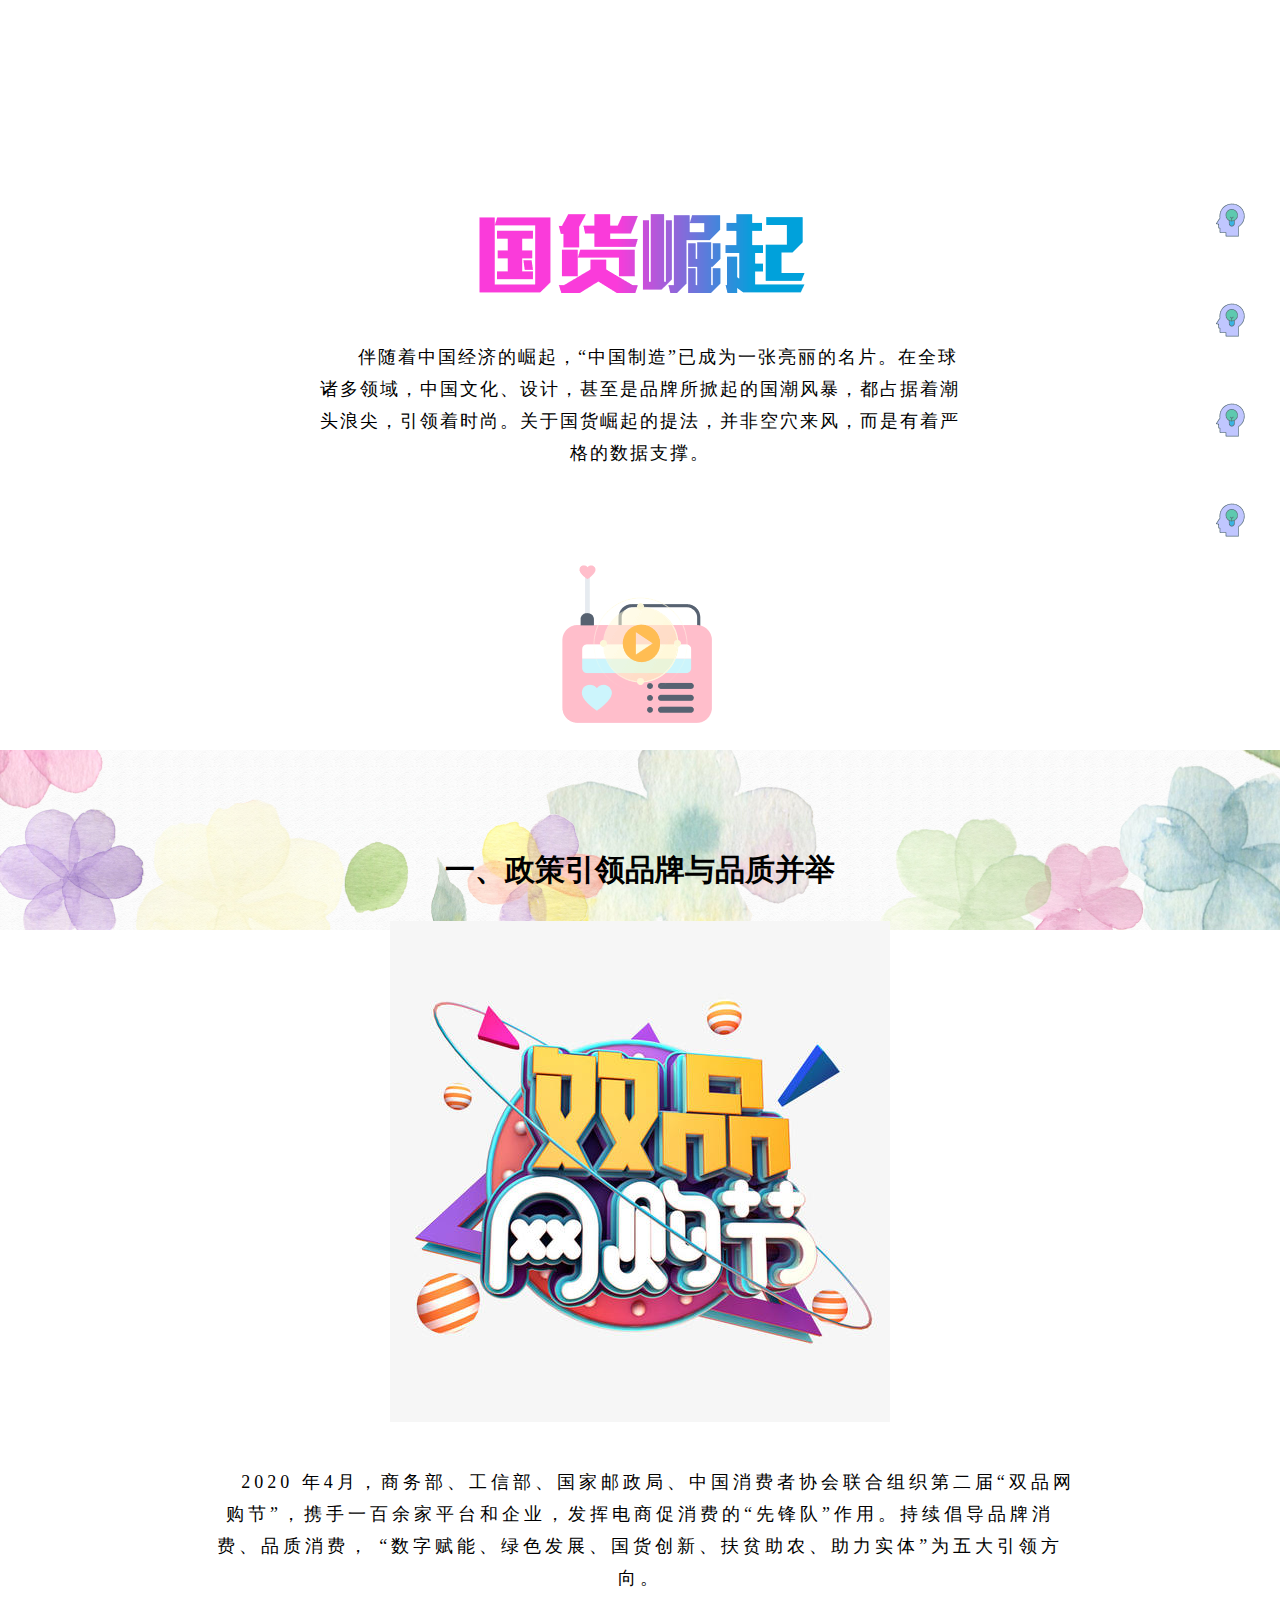
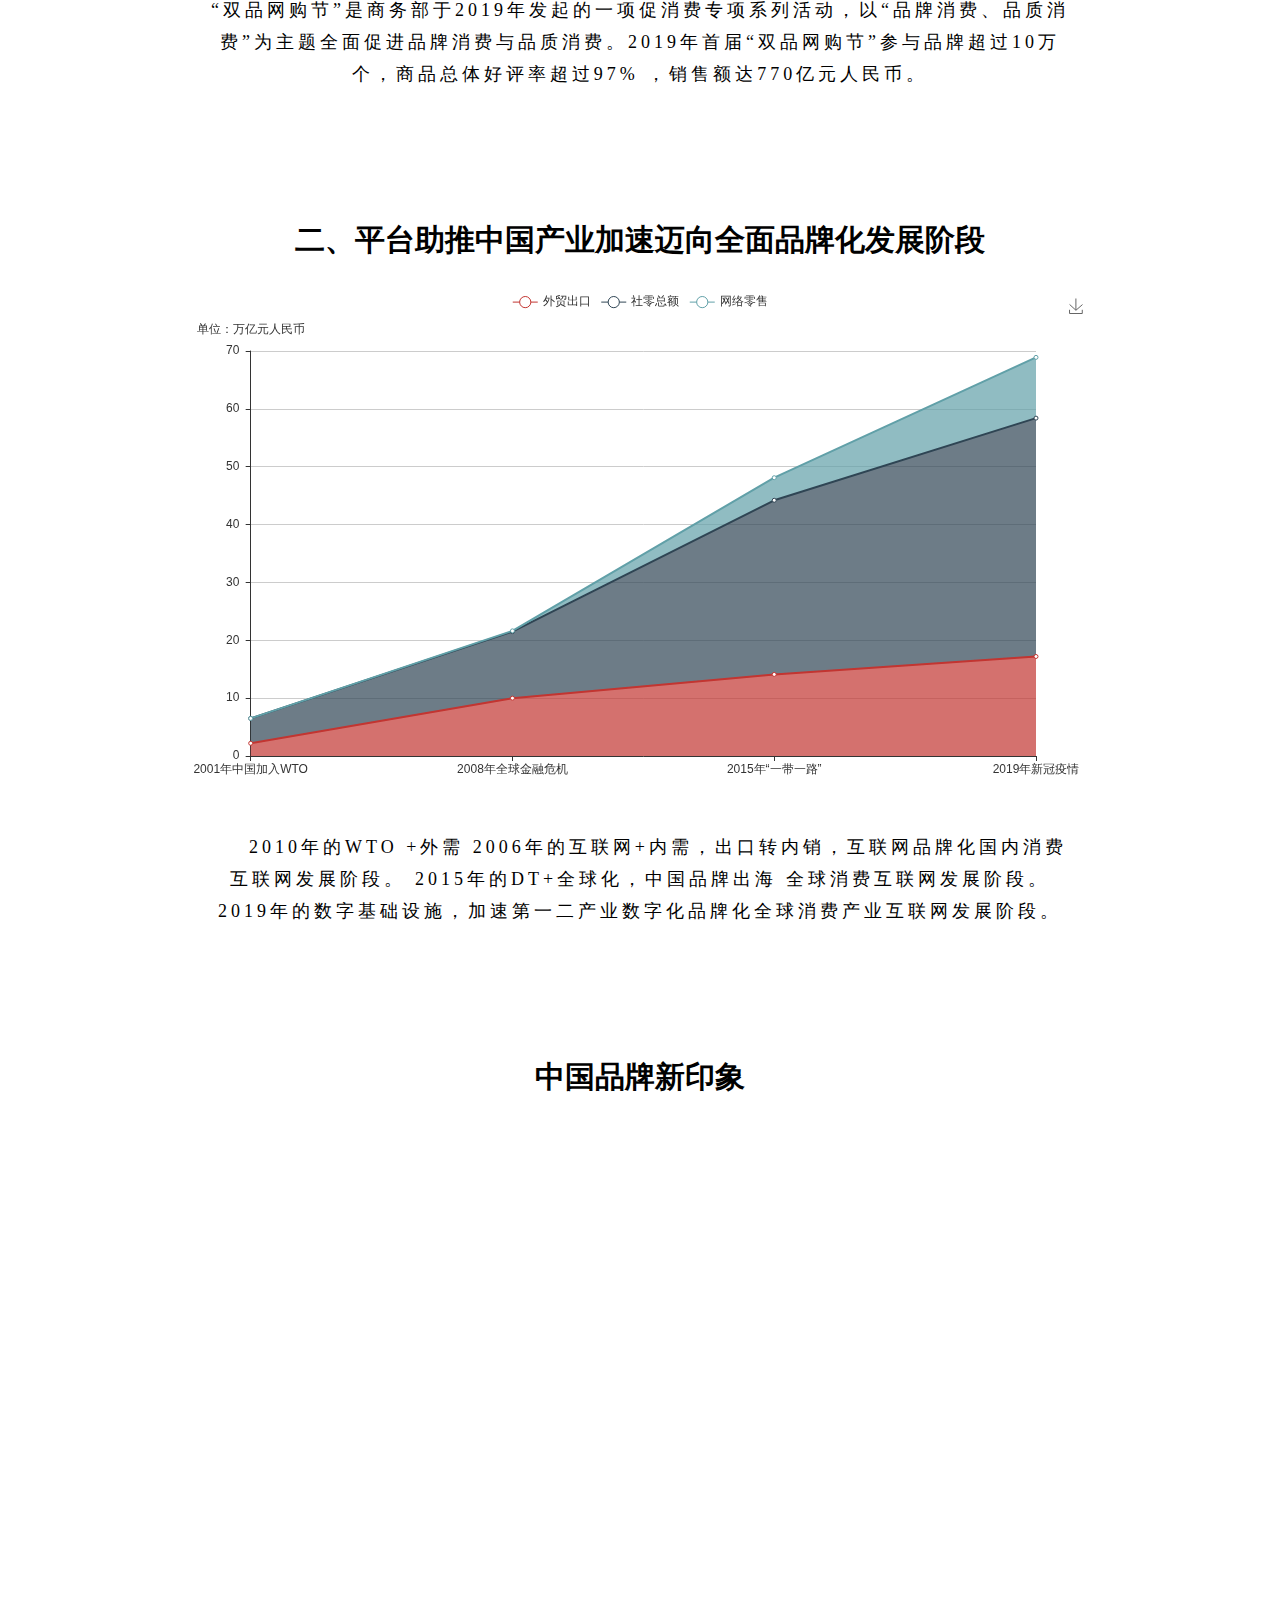
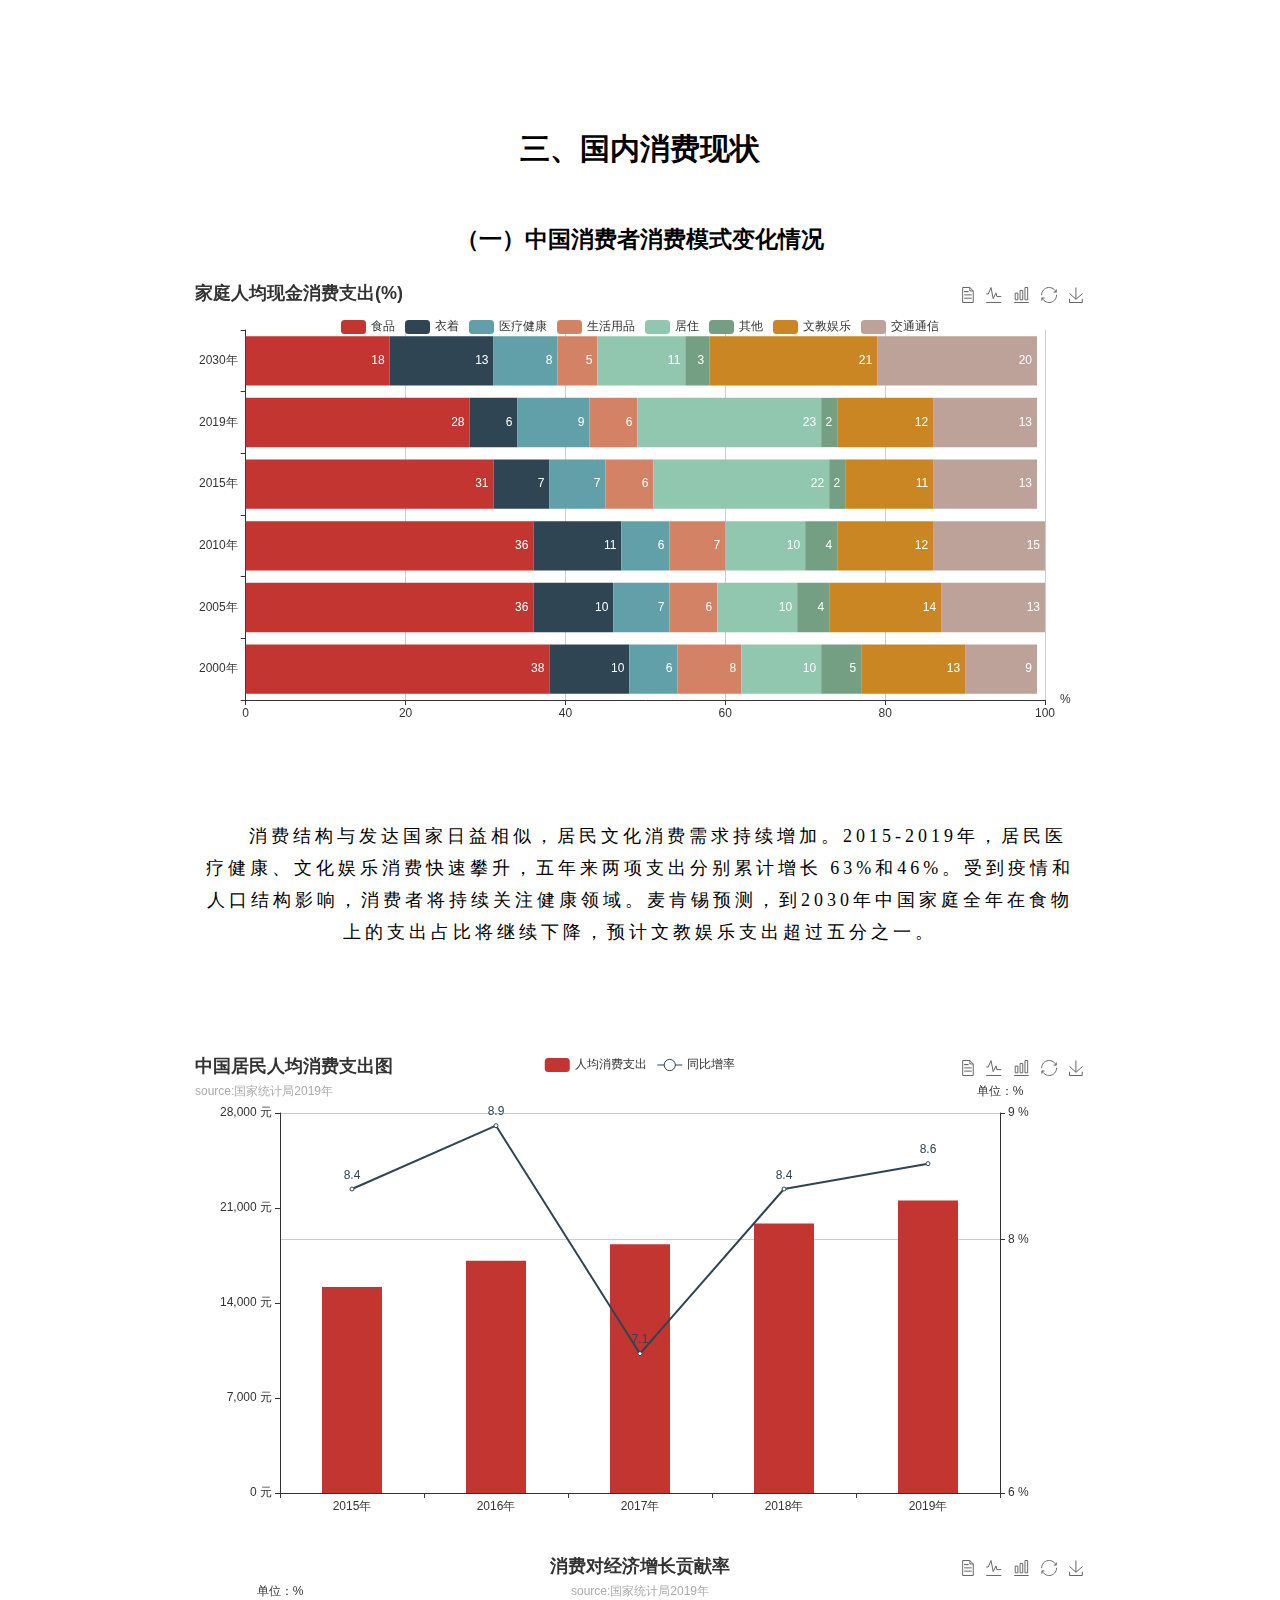
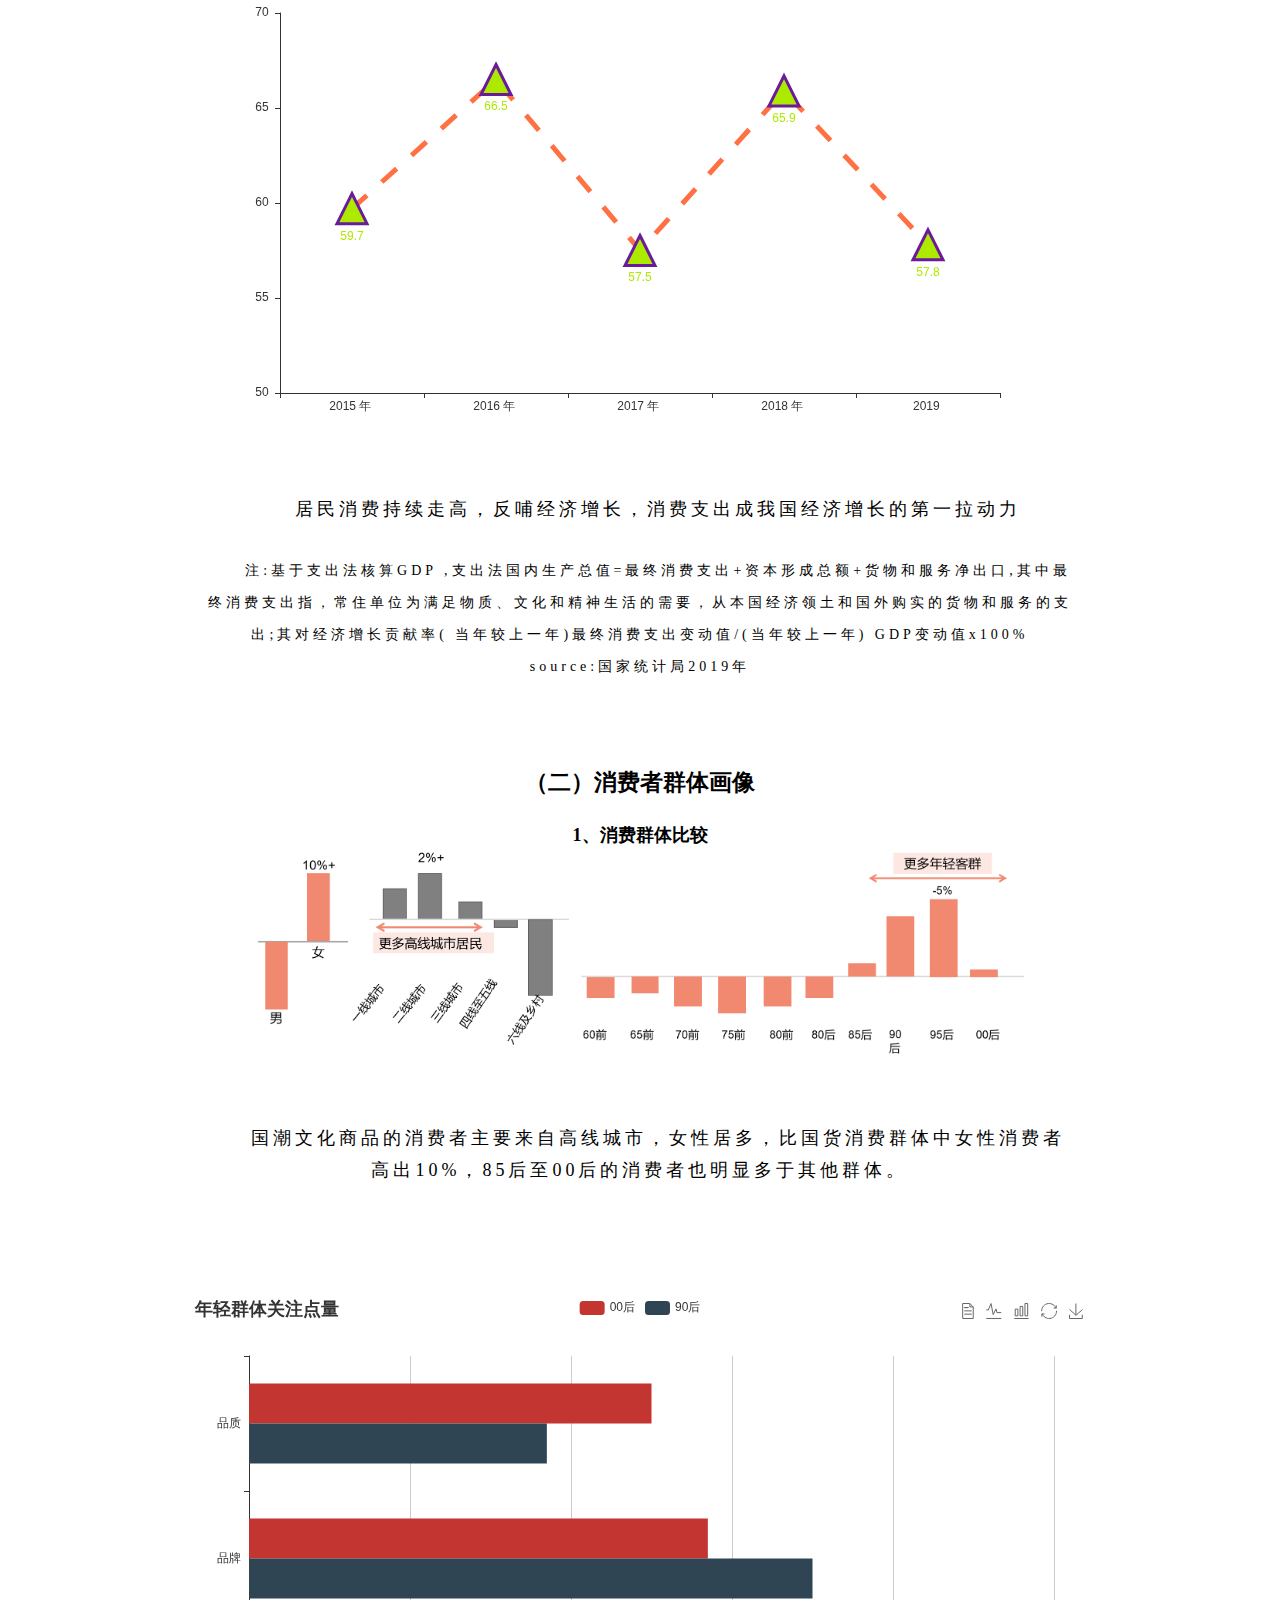
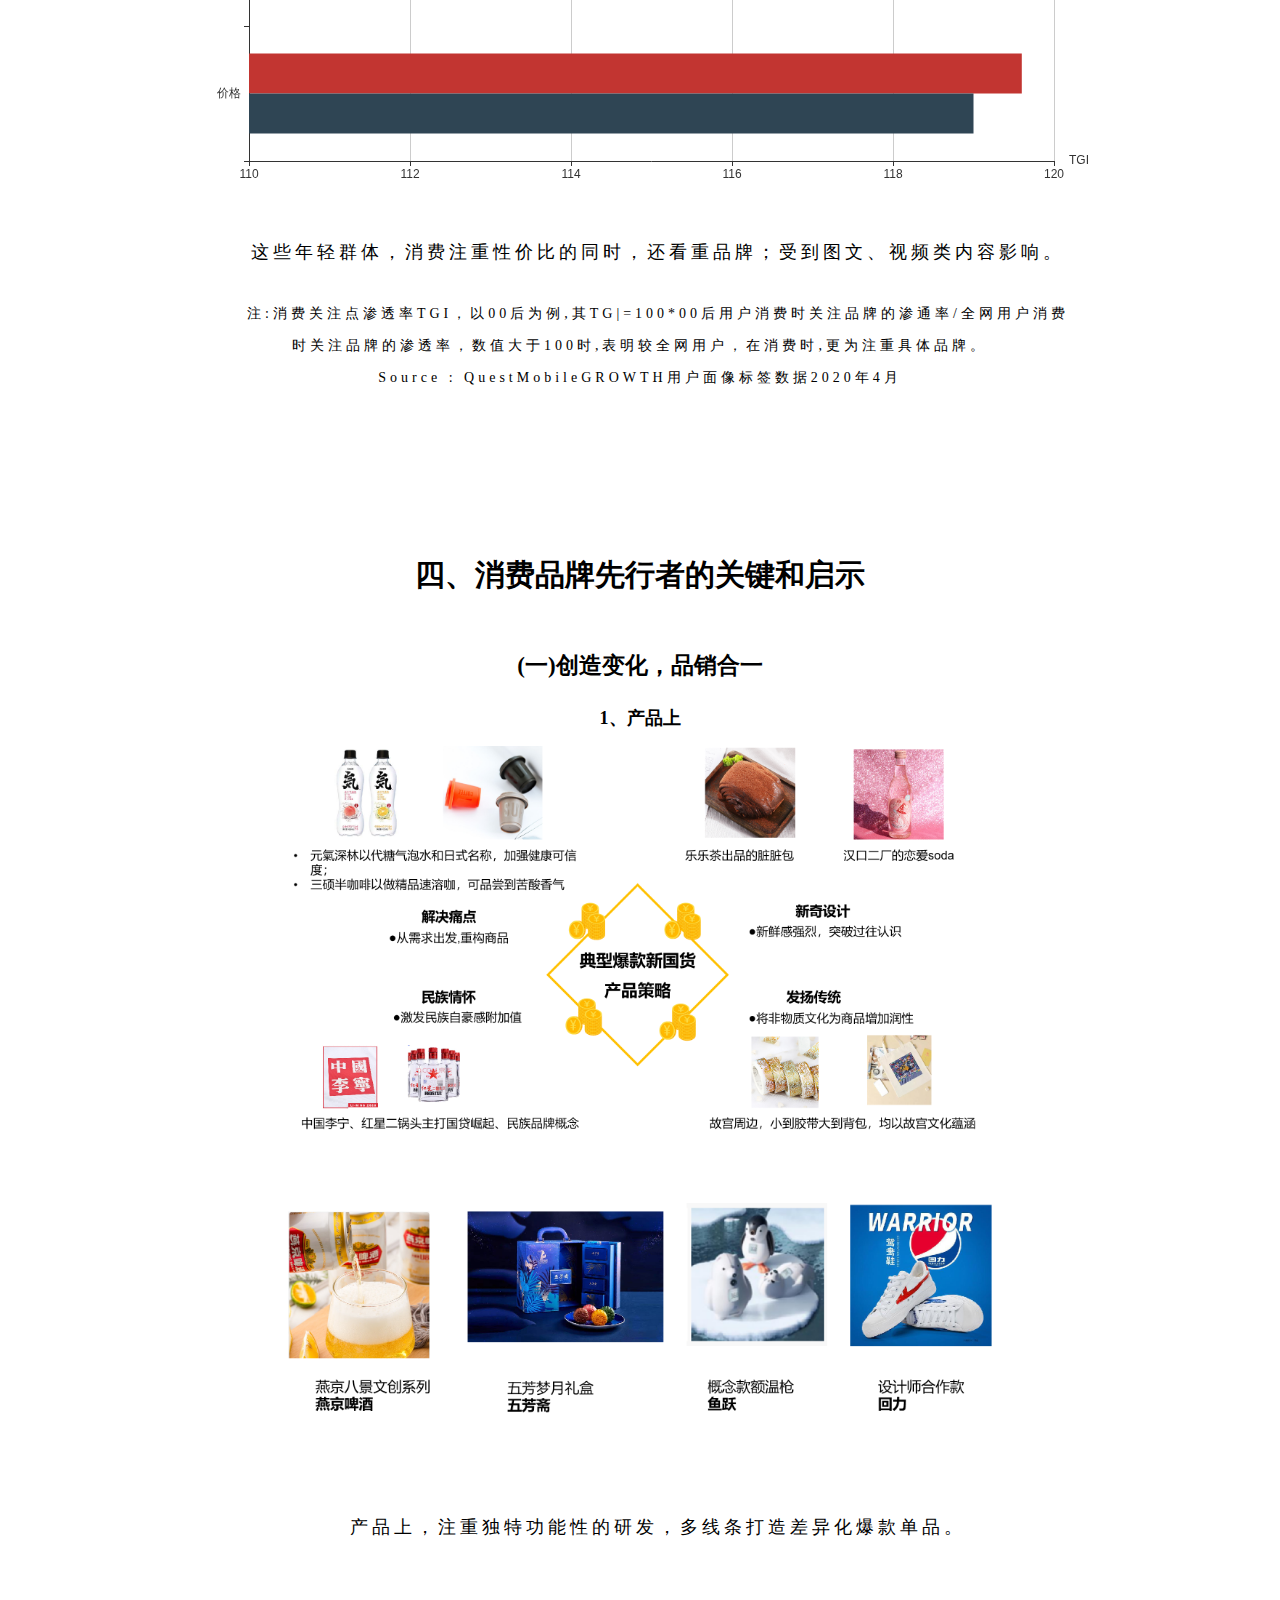
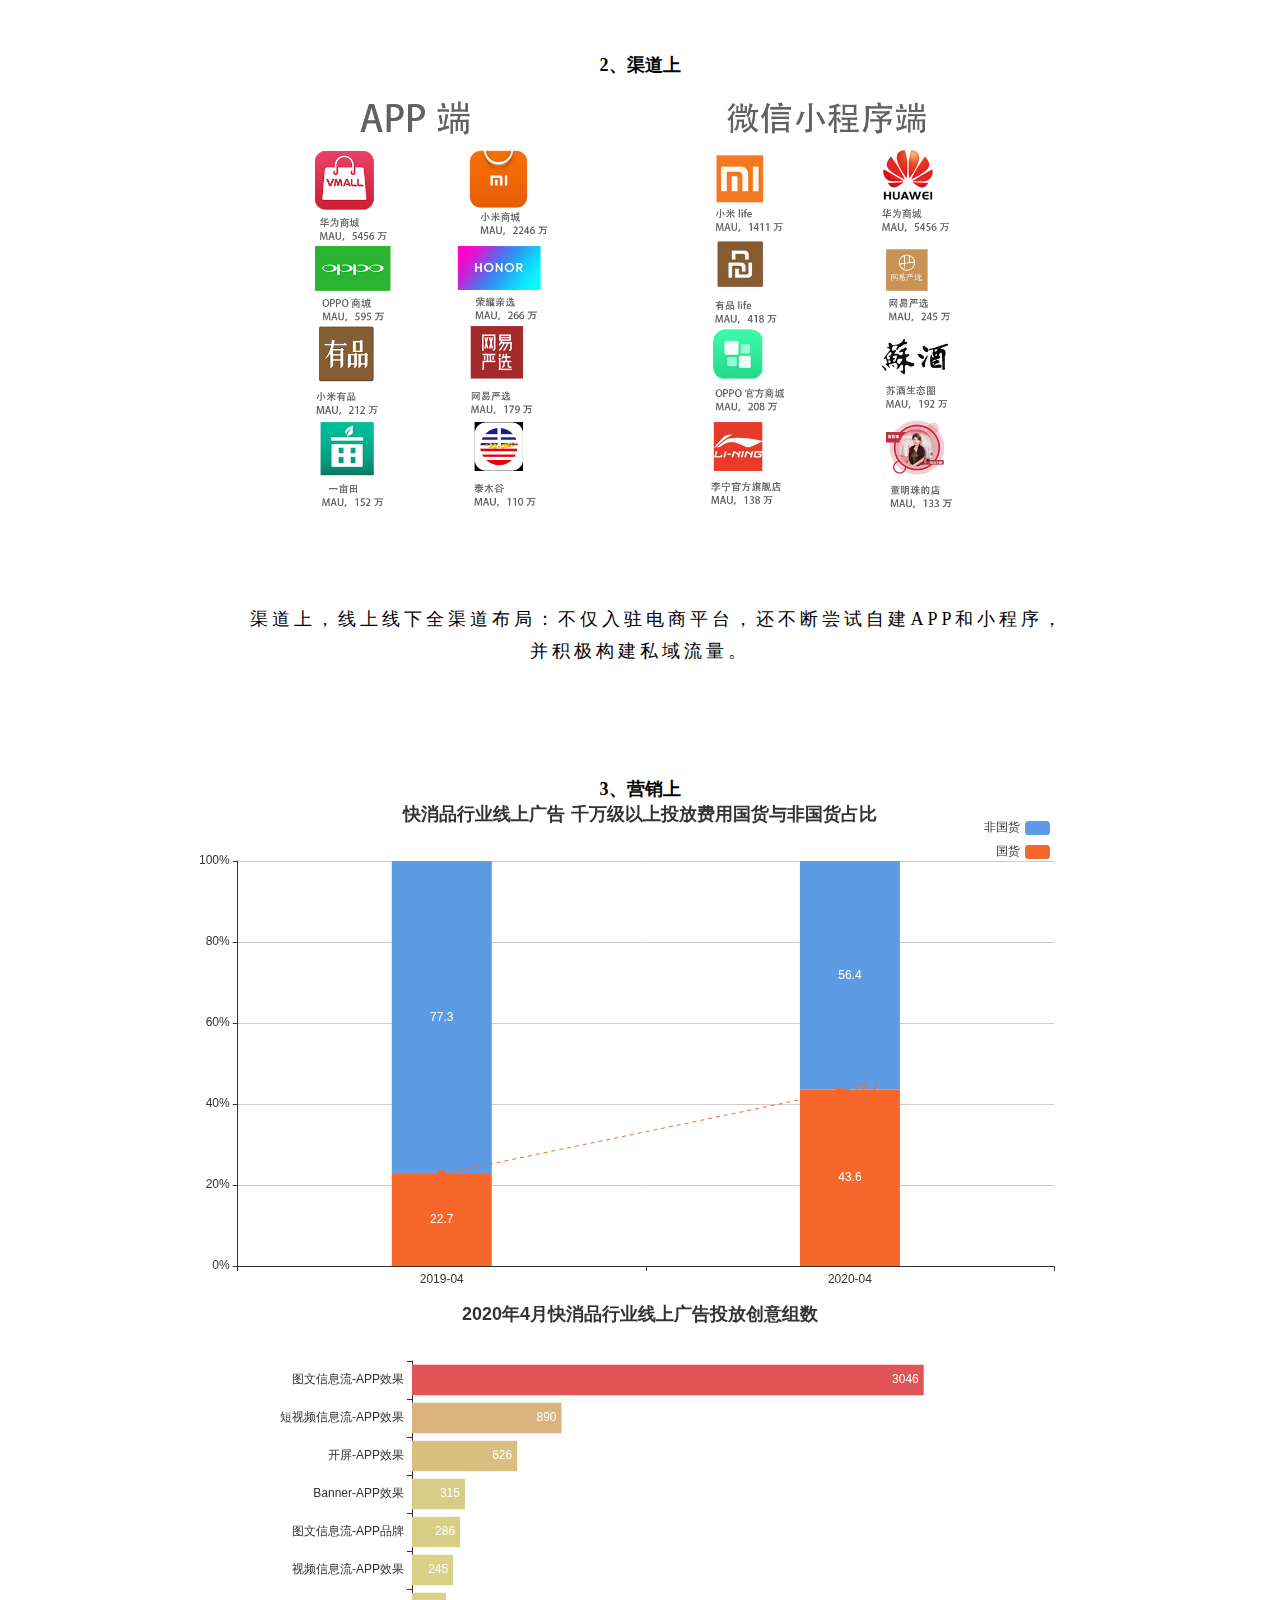
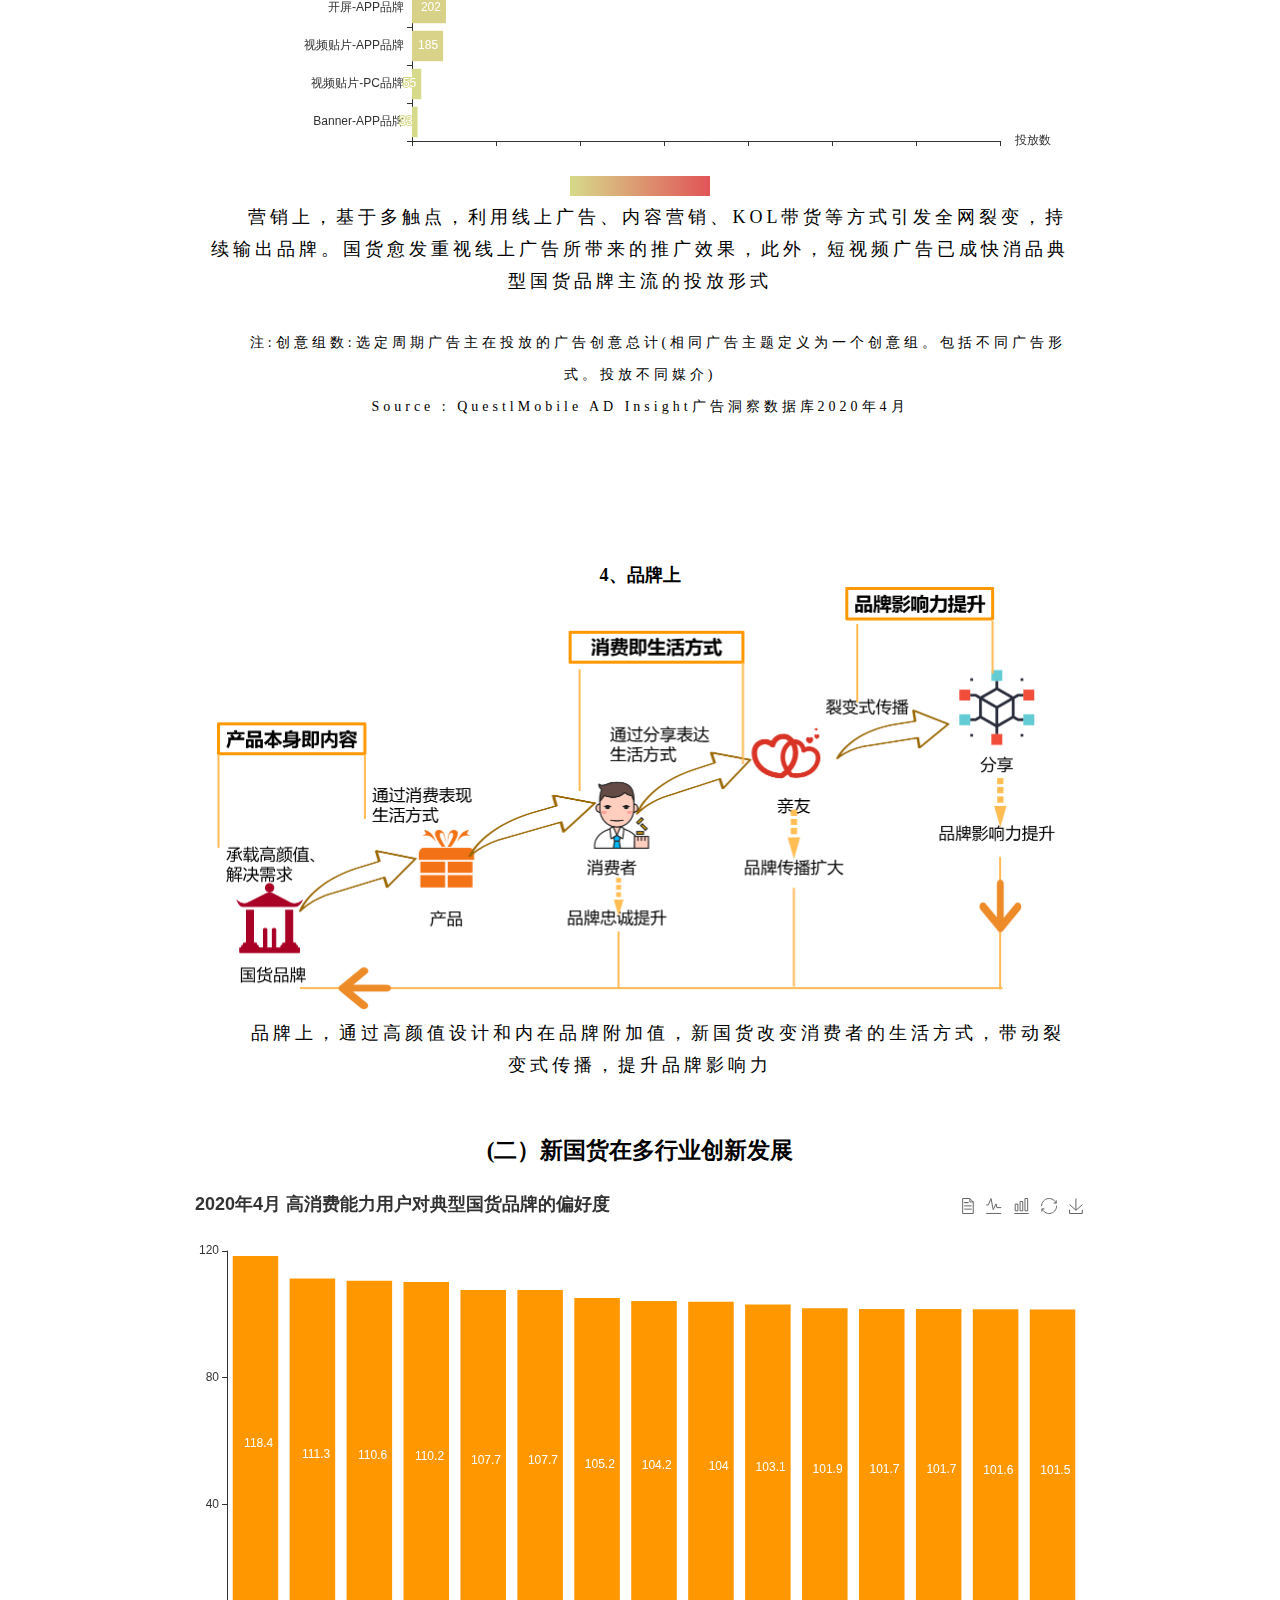
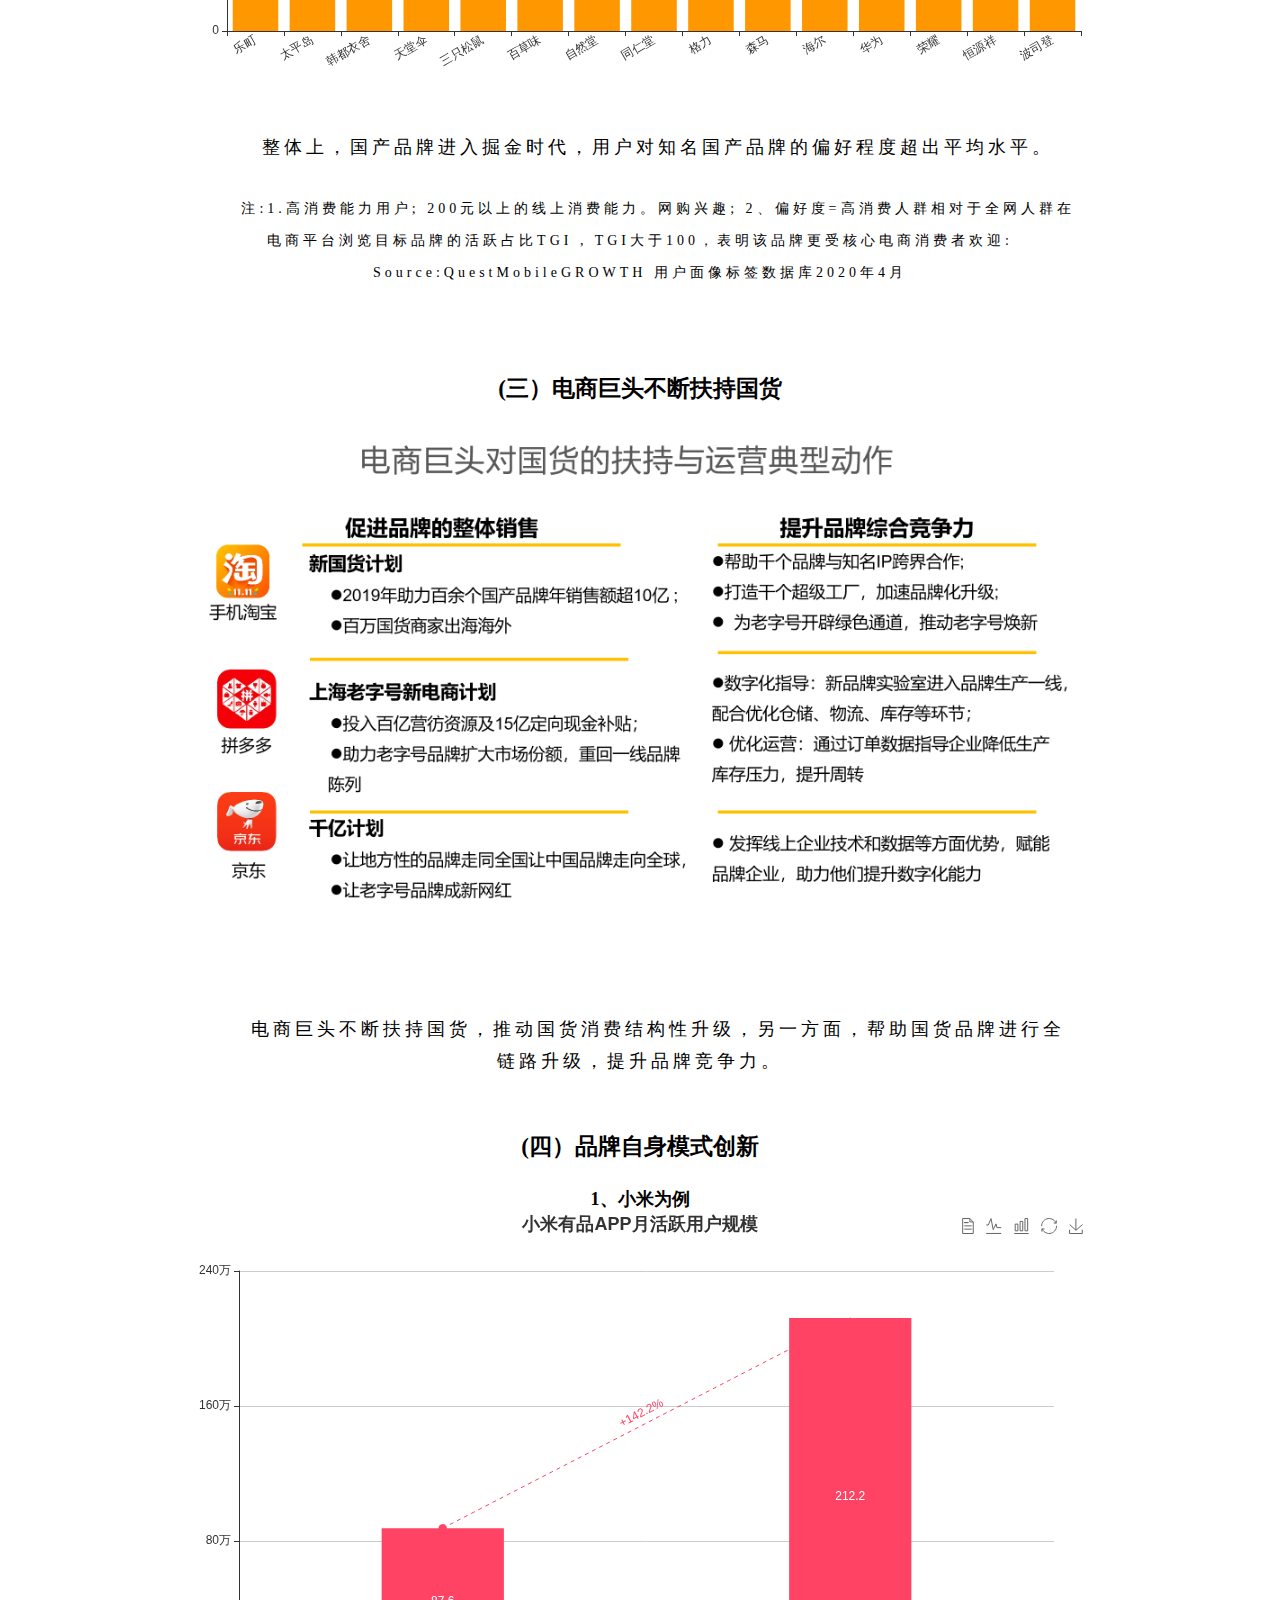
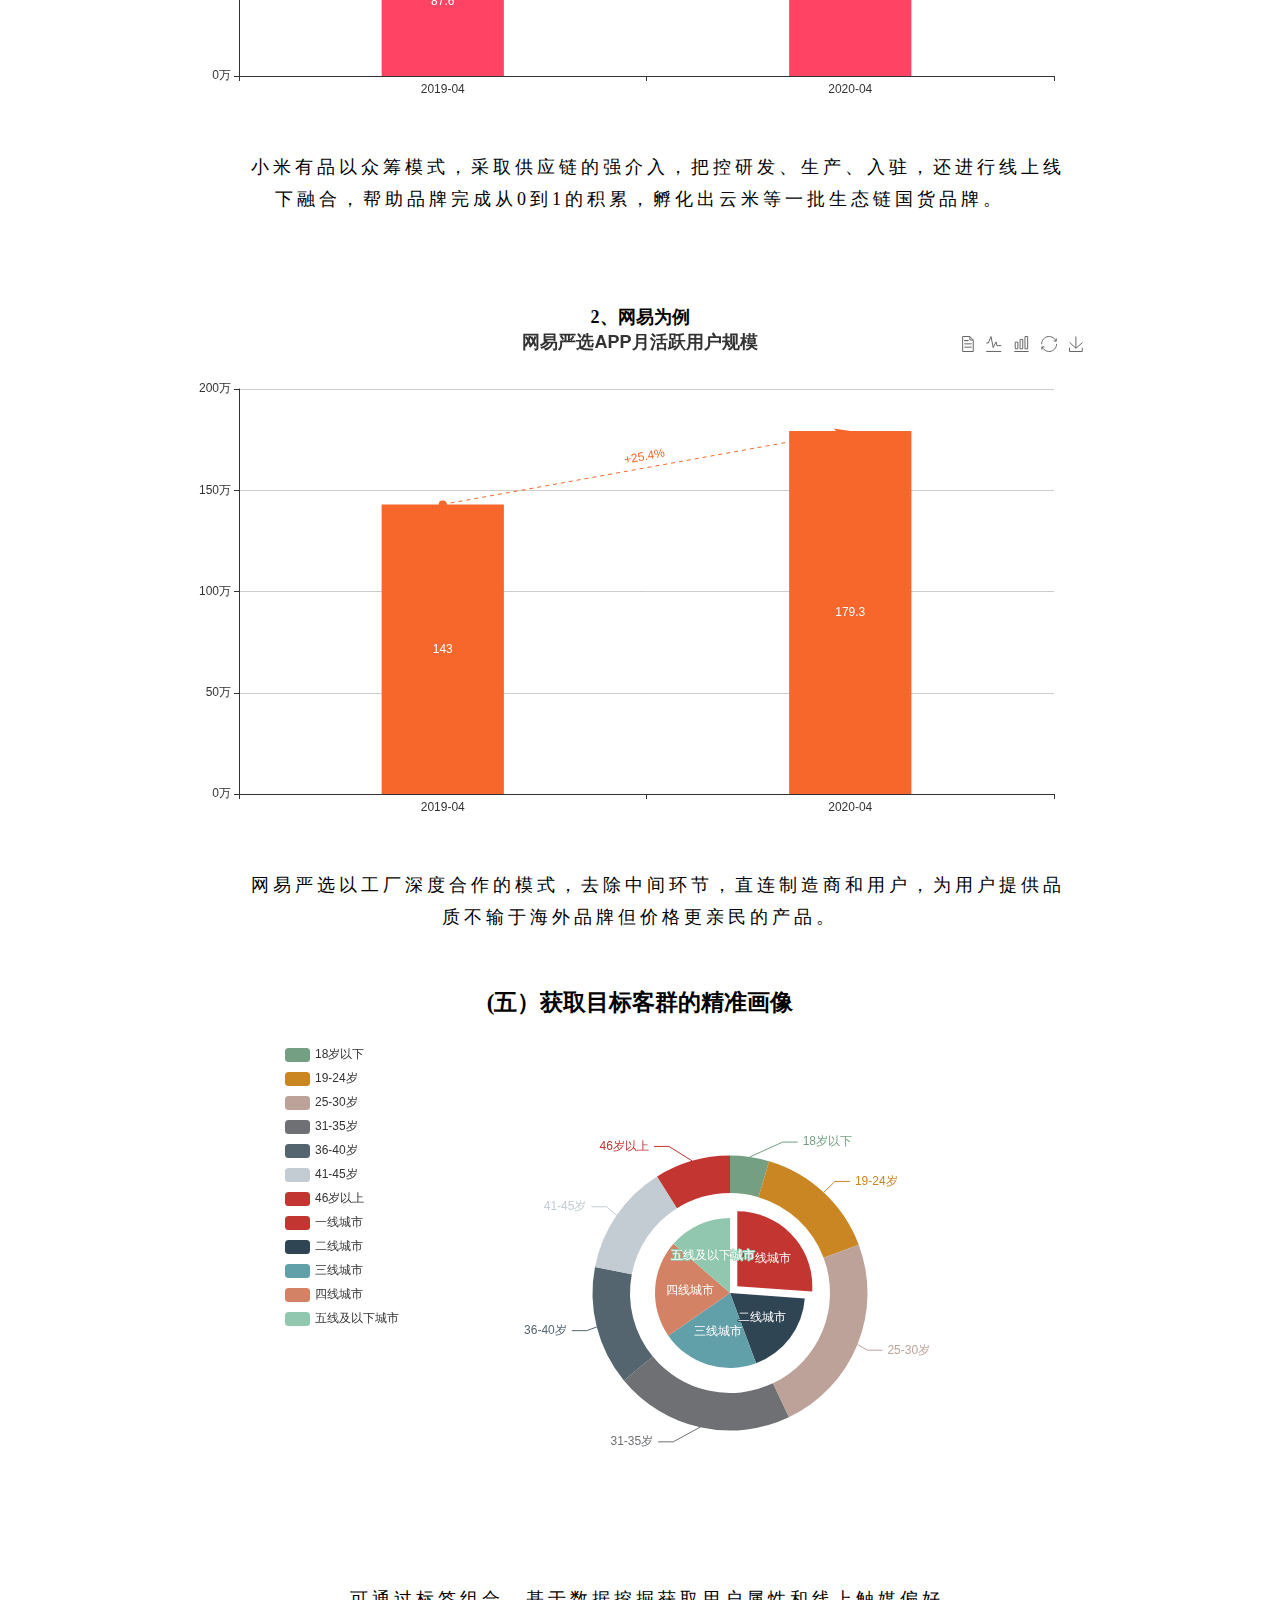
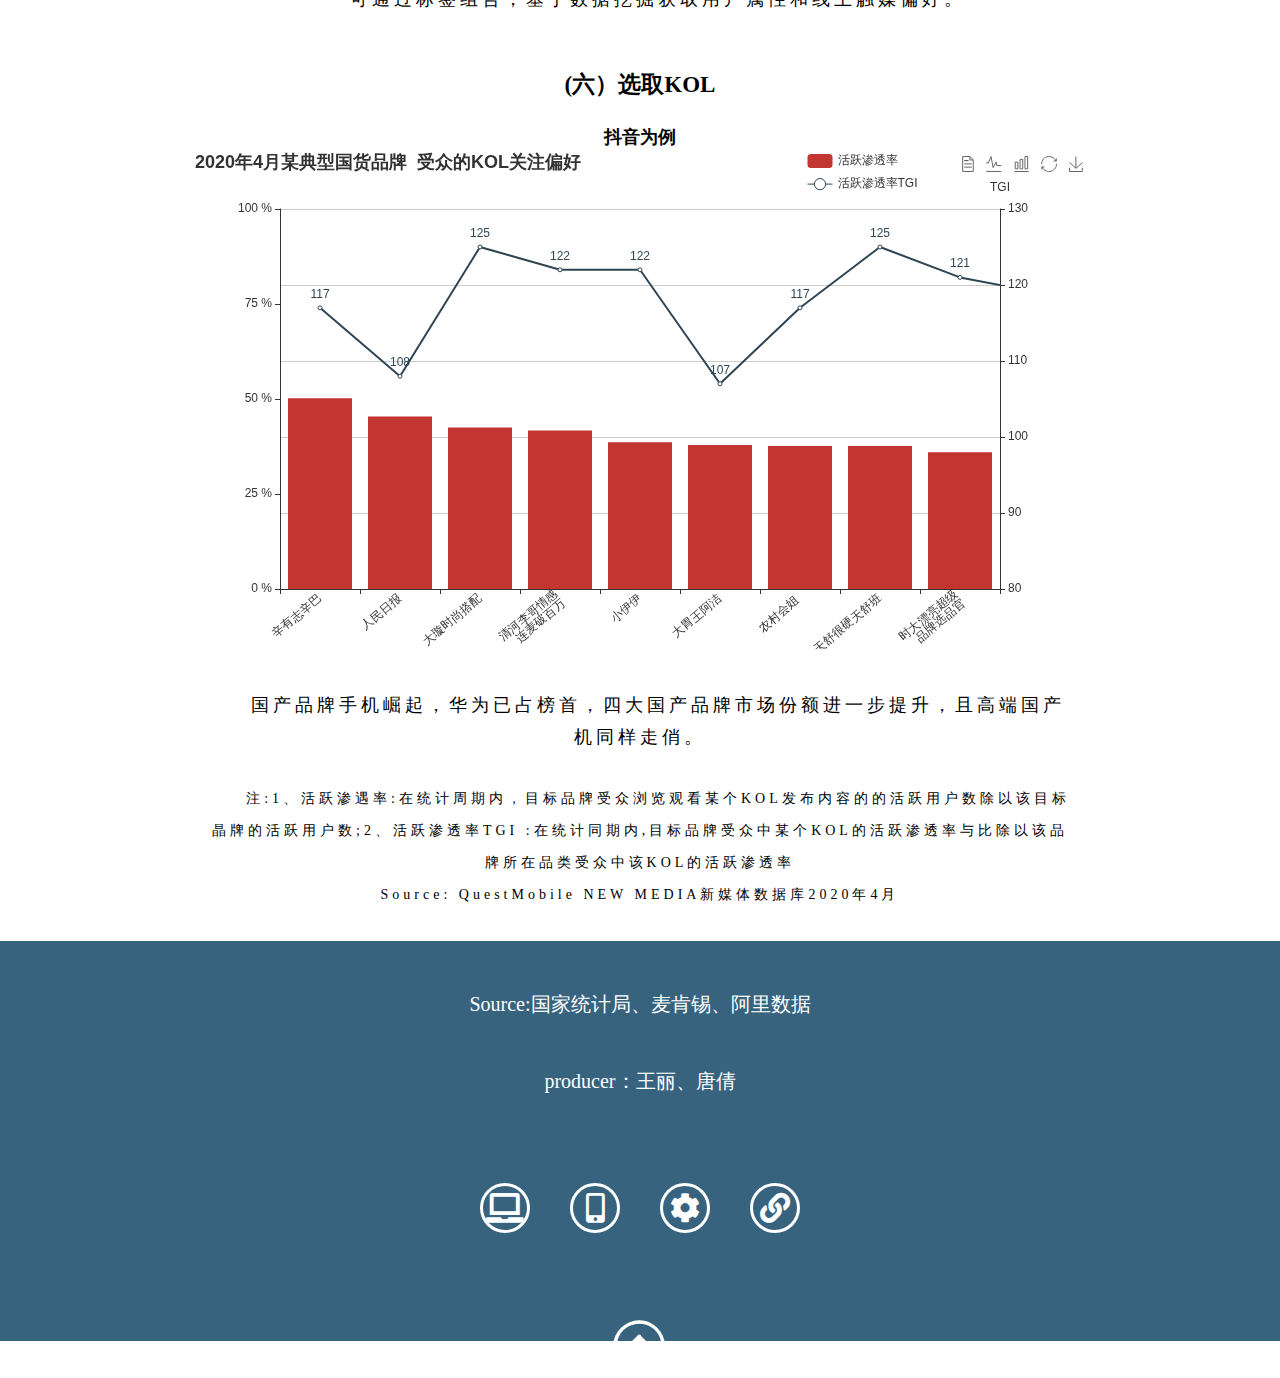
==== index.html @ d1d1dabf "Add files via upload" ====
<!doctype html>
<html lang="zh">
	<head>
	<meta charset="utf-8">
	<title>国货正当潮</title>
		<link href="css/index-style.css" rel="stylesheet" />
		<link href="https://cdn.bootcss.com/font-awesome/5.8.0/css/all.css" rel="stylesheet" />
		<link type="text/css" href="css/music-style.css" rel="stylesheet" />
		<script src="js/echarts.4.7.js"></script>
		<script src="https://oisanjavax.github.io/echarts-wordcloud/dist/echarts-wordcloud.min.js"></script>
	</head>

	
	<body>
      	<!-- header -->
		  <header id="top-header"> 	
			 <img src="images/标题2.png" alt="标题"> 
			 <p class="text1"> 伴随着中国经济的崛起，“中国制造”已成为一张亮丽的名片。在全球诸多领域，中国文化、设计，甚至是品牌所掀起的国潮风暴，都占据着潮头浪尖，引领着时尚。关于国货崛起的提法，并非空穴来风，而是有着严格的数据支撑。
			  </p>
			  
			 	<div class="btns-bg">
					<div class="PlayEy"></div>
					<div class="Btn"></div>
					<div class="Play">
						<audio id="audios" src="music/绘师岸田.mp3"></audio>
					</div>
				</div>
			   <script src="js/script-music.js"></script>
			  
			 <nav class="navbar">
			  <!--菜单导航-->
			  <ul>
				<li><a href="#page1"><img src="images/navbar.png" alt="导航"> </a></li>
				<li><a href="#page2"><img src="images/navbar.png" alt="导航"></a></li>
				<li><a href="#page3"><img src="images/navbar.png" alt="导航"></a></li>
				<li><a href="#page4"><img src="images/navbar.png" alt="导航"></a></li> 
			  </ul>
			</nav>

      	 </header>
		<!--============== 一、开始================-->
		
		<div id="page1">
			<div class="block">
				<h2>一、政策引领品牌与品质并举</h2>
				<div class="chart1-1">
					<img src="images/spwgj.jpg"  alt="双品网购节"/>
				</div>
				<div class="text1">
					2020 年4月，商务部、工信部、国家邮政局、中国消费者协会联合组织第二届“双品网购节”，携手一百余家平台和企业，发挥电商促消费的“先锋队”作用。持续倡导品牌消费、品质消费， “数字赋能、绿色发展、国货创新、扶贫助农、助力实体”为五大引领方向。
					<br>“双品网购节”是商务部于2019年发起的一项促消费专项系列活动，以“品牌消费、品质消费”为主题全面促进品牌消费与品质消费。2019年首届“双品网购节”参与品牌超过10万个，商品总体好评率超过97% ，销售额达770亿元人民币。
				</div>
			</div>
		</div>
		
			<!--============== 二、开始================-->
		
			<div id="page2">
				<div class="block">
					<h2>二、平台助推中国产业加速迈向全面品牌化发展阶段</h2>
					<div id="chart1-2" class="chart"></div>
					<div class="text1">2010年的WTO +外需 2006年的互联网+内需，出口转内销，互联网品牌化国内消费互联网发展阶段。 2015年的DT+全球化，中国品牌出海
						全球消费互联网发展阶段。 2019年的数字基础设施，加速第一二产业数字化品牌化全球消费产业互联网发展阶段。<br>
						
					</div>
					<!--=========================1-2 2001年至2019年中国产业发展图=========================-->
					<script>
						var myChart = echarts.init(document.getElementById('chart1-2'));
						var option = {	
						
						tooltip : {
							trigger: 'axis'
						},
						legend: {
							data:['外贸出口','社零总额','网络零售']
						},
						toolbox: {
							feature: {
								saveAsImage: {}
							}
						},
						grid: {
							left: '4%',
							right: '6%',
							bottom: '3%',
							containLabel: true
						},
						xAxis : [
							{
								type : 'category',
								boundaryGap : false,
								data : ['2001年中国加入WTO','2008年全球金融危机','2015年“一带一路”','2019年新冠疫情']
							}
						],
						yAxis : [
							{
								type: 'value',
								name: '单位：万亿元人民币',
								min: 0,
								max: 70,
								interval: 10,
								axisLabel: {
								formatter: '{value} '
								},


							}
						],
						series : [
							{
								name:'外贸出口',
								type:'line',
								stack: '总量',
								areaStyle: {normal: {}},
								data:[2.2,10.0,14.1,17.2]
							},
							{
								name:'社零总额',
								type:'line',
								stack: '总量',
								areaStyle: {normal: {}},
								data:[4.3,11.5,30.1,41.2]
							},
							{
								name:'网络零售',
								type:'line',
								stack: '总量',
								areaStyle: {normal: {}},
								data:[0,0.13,3.9,10.5]
							},
						
						]
					};
						myChart.setOption(option);
					</script>
				</div>
				
			
		<div class="block">
			<h2>中国品牌新印象</h2>
			<div id="chart1-3" class="chart"></div>
			<!--===============1-3中国品牌新印象图================-->
			<script>
				var chart = echarts.init(document.getElementById('chart1-3'));
				var option = {
				
					tooltip: {},
					series: [{
						type: 'wordCloud',
						gridSize: 20,
						sizeRange: [12, 50],
						rotationRange: [0, 0],
						shape: 'circle',
						textStyle: {
							normal: {
								color: function() {
									return 'rgb(' + [
										Math.round(Math.random() * 160),
										Math.round(Math.random() * 160),
										Math.round(Math.random() * 160)
									].join(',') + ')';
								}
							},
							emphasis: {
								shadowBlur: 10,
								shadowColor: '#333'
							}
						},
						data: [{
							name: '女装',
							value: 10000,
							textStyle: {
								normal: {
									color: 'black'
								},
								emphasis: {
									color: 'red'
								}
							}
						}, {
							name: '3C数码配件',
							value: 6181
						}, {
							name: '家具',
							value: 4386
						}, {
							name: '收纳整理',
							value: 4055
						}, {
							name: '汽车用具',
							value: 2467
						}, {
							name: '流行饰品',
							value: 2244
						}, {
							name: '珠宝',
							value: 1898
						}, {
							name: '厨房家电',
							value: 1484
						}, {
							name: '玩具',
							value: 1112
						}, {
							name: '零食特产',
							value: 965
						}, {
							name: '男装',
							value: 847
						}, {
							name: '运动健身',
							value: 582
						}, {
							name: '国潮出海',
							value: 555
						}, {
							name: '手机',
							value: 550
						}, {
							name: '节气新风',
							value: 462
						}, {
							name: '文创商品',
							value: 366
						}, {
							name: '文化营销',
							value: 360
						}, {
							name: '老字号',
							value: 282
						}, {
							name: '双品网物节',
							value: 273
						}, {
							name: '高颜值',
							value: 265
						}]
					}]
				};
            	chart.setOption(option);
			 </script>
		</div> 
		
		</div>
			
			
			<!--===============三、（一）开始================-->
		
		<div id="page3" class="circle">
			<!--数据图+文-->
			
			<div class="block">
				<h2>三、国内消费现状</h2>
				<h3>（一）中国消费者消费模式变化情况</h3>
				<div id="chart1" class="chart" ></div>
				<!--图的文字总结-->
				<div class="text1">
					消费结构与发达国家日益相似，居民文化消费需求持续增加。2015-2019年，居民医疗健康、文化娱乐消费快速攀升，五年来两项支出分别累计增长 63%和46%。受到疫情和人口结构影响，消费者将持续关注健康领域。麦肯锡预测，到2030年中国家庭全年在食物上的支出占比将继续下降，预计文教娱乐支出超过五分之一。
				</div>
				<!--=========================1居民家庭人均现金消费各项支出占比图==========================-->
				 <script>
					var myChart = echarts.init(document.getElementById('chart1'));
					var option = {				 	
					title: {
						text: "家庭人均现金消费支出(%)"
					},
						toolbox: {
						feature: {
						dataView: {show: true, readOnly: false},
						magicType: {show: true, type: ['line', 'bar']},
						restore: {show: true},
						saveAsImage: {show: true}
						}
					},

					tooltip: {
						trigger: 'axis',
						axisPointer: {            // 坐标轴指示器，坐标轴触发有效
							type: 'shadow'        // 默认为直线，可选为：'line' | 'shadow'
						}
					},
					legend: {
						orient: 'horizontal',
						x: 'center',
						top: '7%',
						data: ['食品', '衣着', '医疗健康', '生活用品', '居住', '其他', '文教娱乐', '交通通信',]
					},
					grid: {
						left: '1%',
						right: '5%',
						top: '10%',
						containLabel: true
					},
					xAxis: {
						min: 0,
						max: 100,
						type: 'value',
						name: "%"
					},
					yAxis: {
						type: 'category',
						data: ['2000年', '2005年', '2010年', '2015年', '2019年', '2030年', ]
					},
					series: [
						{
							name: '食品',
							type: 'bar',
							stack: '总量',
							label: {
								show: true,
								position: 'insideRight'
							},
							data: [38, 36, 36, 31, 28, 18]
						},
						{
							name: '衣着',
							type: 'bar',
							stack: '总量',
							label: {
								show: true,
								position: 'insideRight'
							},
							data: [10, 10, 11, 7, 6, 13]
						},
						{
							name: '医疗健康',
							type: 'bar',
							stack: '总量',
							label: {
								show: true,
								position: 'insideRight'
							},
							data: [6, 7, 6, 7, 9, 8]
						},
						{
							name: '生活用品',
							type: 'bar',
							stack: '总量',
							label: {
								show: true,
								position: 'insideRight'
							},
							data: [8, 6, 7, 6, 6, 5]
						},
						{
							name: '居住',
							type: 'bar',
							stack: '总量',
							label: {
								show: true,
								position: 'insideRight'
							},
							data: [10, 10, 10, 22, 23, 11]
						},
						 {
							name: '其他',
							type: 'bar',
							stack: '总量',
							label: {
								show: true,
								position: 'insideRight'
							},
							data: [5, 4, 4, 2, 2, 3]
						},
						 {
							name: '文教娱乐',
							type: 'bar',
							stack: '总量',
							label: {
								show: true,
								position: 'insideRight'
							},
							data: [13, 14, 12, 11, 12, 21]
						},
						{
							name: '交通通信',
							type: 'bar',
							stack: '总量',
							label: {
								show: true,
								position: 'insideRight'
							},
							data: [9, 13, 15, 13, 13, 20]
						},
					]
				};
					myChart.setOption(option);
				</script>
			</div>

				<!--三、（一）中国消费者消费模式变化情况，2、3、图-->
			<div class="block">	
					<div id="chart2" class="chart" ></div>
					<div id="chart3" class="chart"></div>
					<div class="text1">居民消费持续走高，反哺经济增长，消费支出成我国经济增长的第一拉动力
						<p>注:基于支出法核算GDP ,支出法国内生产总值=最终消费支出+资本形成总额+货物和服务净出口,其中最终消费支出指，常住单位为满足物质、文化和精神生活的需要，从本国经济领土和国外购实的货物和服务的支出;其对经济增长贡献率( 当年较上一年)最终消费支出变动值/(当年较上一年) GDP变动值x100%
						<br>source:国家统计局2019年
						
						</p>
					</div>	
			</div>
				<!--===========================2中国居民人均消费支出图==============================-->
				<script>
					var myChart = echarts.init(document.getElementById('chart2'));
					var	option = {
						title: {
							text: '中国居民人均消费支出图',
							subtext: 'source:国家统计局2019年'
							}, 
					   tooltip: {
						trigger: 'axis',
						axisPointer: {
							type: 'cross',
							crossStyle: {
								color: '#999'
							}
						}
					},
					toolbox: {
						feature: {
							dataView: {show: true, readOnly: false},
							magicType: {show: true, type: ['line', 'bar']},

							restore: {show: true},
							saveAsImage: {show: true}
						}
					},
					legend: {
						data: ['人均消费支出',  '同比增率']
					},
					xAxis: [
						{
							type: 'category',
							data: ['2015年', '2016年', '2017年', '2018年', '2019年'],            
							axisPointer: {
								type: 'shadow'
							},
							splitLine:{show: false}
						}
					],
					yAxis: [
						{
							type: 'value',
							min: 0,
							max: 28000,
							interval: 7000,
							axisLabel: {
								formatter: '{value} 元'
							},
							splitLine:{show: false}
						},
						  {
							type: 'value',
							name: '单位：%',
							min: 6,
							max: 9,
							interval: 2,
							axisLabel: {
								formatter: '{value} %'
							}
						}
					],
					series: [
						{
							name: '人均消费支出',

							type: 'bar',
							data: [15172.4,  17110.8,  18322.2, 19853.1, 21559.0],
							barWidth : 60,
						},

						{
							name: '同比增率',
							type: 'line',
							yAxisIndex: 1,
							data: [8.4, 8.9, 7.1, 8.4, 8.6],
							label:{
								show: true,
							}
						}
					]
				};
					myChart.setOption(option);

				//--================3消费对经济增长贡献率===============-->
					var myChart = echarts.init(document.getElementById('chart3'));
					var option = {
						title: {
							text: '消费对经济增长贡献率',
							subtext: 'source:国家统计局2019年',
							left: 'center'
							},
						toolbox: {
							feature: {
								dataView: {show: true, readOnly: false},
								magicType: {show: true, type: ['line', 'bar']},
								restore: {show: true},
								saveAsImage: {show: true}
							}
						},
						tooltip: {
							trigger: 'axis',
							axisPointer: {
								type: 'cross',
								crossStyle: {
									color: '#999'
								}
							}
						},
						xAxis: {
							type: 'category',
							data: ['2015 年 ', '2016 年 ', '2017 年 ', '2018 年 ', '2019 ']
						},
						yAxis: {

								type: 'value',
								name: '单位：%',
								min: 50,
								max: 70,
								interval: 5,
								axisLabel: {
									formatter: '{value} '
								},
								splitLine:{
									show:false,
								}


						},
						series: [{
							data: [59.7, 66.5, 57.5, 65.9, 57.8],
							type: 'line',
							symbol: 'triangle',
							symbolSize: 30,
							label: {
									show: true,
									position: 'bottom'
								},
							lineStyle: {
								color: '#FF7043',
								width: 5,
								type: 'dashed'
							},
							itemStyle: {
								borderWidth: 3,
								borderColor: '#6A1B9A',
								color: '#AEEA00'
							}
						}]
						};
					myChart.setOption(option);
				</script>
			

			<!--==============三、（二）开始==================-->
			
			<div class="block">
					<h3>（二）消费者群体画像</h3>
					<div class="picture1">
						<h4>1、消费群体比较</h4>
						<img src="images/消费群体.png" alt="xiaofeiqunti" />
					</div>
					<div class="text1">
						国潮文化商品的消费者主要来自高线城市，女性居多，比国货消费群体中女性消费者高出10%，85后至00后的消费者也明显多于其他群体。	
					</div>
			</div>

				<!--三、（二）消费者群体画像，2、年轻群体关注点-->
			<div class="block">
					<div id="chart4" class="chart">
						<h4>2、年轻群体关注点</h4>
					</div>
					<div class="text1">这些年轻群体，消费注重性价比的同时，还看重品牌；受到图文、视频类内容影响。
						<p>注:消费关注点渗透率TGI，以00后为例,其TG|=100*00后用户消费时关注品牌的渗通率/全网用户消费时关注品牌的渗透率，数值大于100时,表明较全网用户，在消费时,更为注重具体品牌。<br>Source : QuestMobileGROWTH用户面像标签数据2020年4月
						</p>
					</div>
			</div>
				<!--====================4热点======================-->
				<script>
					var myChart = echarts.init(document.getElementById('chart4'));
					var	option = {
						title: {
							text: '年轻群体关注点量'
						},
							toolbox: {
						    feature: {
							dataView: {show: true, readOnly: false},
							magicType: {show: true, type: ['line', 'bar']},
							restore: {show: true},
							saveAsImage: {show: true}
						    }
					    },
						tooltip: {
							trigger: 'axis',
							axisPointer: {
								type: 'shadow'
							}
						},
						legend: {
							data: ['00后', '90后']
						},
						grid: {
							left: '3%',
							right: '4%',
							bottom: '3%',
							containLabel: true
						},
						xAxis: {
							type: 'value',
							min:110,
							name: ['TGI']


						},
						yAxis: {
							type: 'category',
							data: ['价格', '品牌', '品质']
						},
						series: [
							{   
								name: '00后',
								type: 'bar',
								data: [119.6, 115.7, 115.0],
								barGap: '0%',
								barWidth: 40
							},
							{
								name: '90后',
								type: 'bar',
								data: [119.0, 117.0, 113.7],
								barWidth: 40
							}

						]
					};
					myChart.setOption(option);
				</script>
			
		</div><!--page3结束-->
			
			<!--====================四、(一)开始=================-->
		
		<div id="page4">
			
			<div class="block">
				<h2>四、消费品牌先行者的关键和启示</h2>
				<h3>(一)创造变化，品销合一</h3>
				<h4>1、产品上</h4>
				<div class="picture2">
					<img src="images/产品上1.png" alt="chanping1-1"  />
					<img src="images/产品上2.png" alt="文创系列"/>
				</div> 
				<div class="text1"> 产品上，注重独特功能性的研发，多线条打造差异化爆款单品。</div>	
			</div>	
			
			<!--四、（一）2、渠道上-->
			<div class="block">	
				<div class="picture3">
					<h4>2、渠道上</h4>
					<img src="images/图标合集.png" alt="tubiao"/>
				</div>
				<div class="text1">  渠道上，线上线下全渠道布局：不仅入驻电商平台，还不断尝试自建APP和小程序，并积极构建私域流量。</div>	
			</div>
			
			<!--四、（一）3、营销上-->
			<div class="block4-3">	
				<h4>3、营销上</h4>
				<div id="chart5" class="chart" ></div>
				<div id="chart6" class="chart" ></div>
				<div class="text1"> 营销上，基于多触点，利用线上广告、内容营销、KOL带货等方式引发全网裂变，持续输出品牌。国货愈发重视线上广告所带来的推广效果，此外，短视频广告已成快消品典型国货品牌主流的投放形式
					<p>注:创意组数:选定周期广告主在投放的广告创意总计(相同广告主题定义为一个创意组。包括不同广告形式。投放不同媒介)
						<br>Source : QuestlMobile AD Insight广告洞察数据库2020年4月
					</p>
				</div>
			</div>
			<!--=============================5国货与费国货占比==================-->
			<script>
				var myChart = echarts.init(document.getElementById('chart5'));	
				var option = {
					 title: {
						text: '快消品行业线上广告 千万级以上投放费用国货与非国货占比',
						x: 'center'
					},

					tooltip: {
						trigger: 'axis',
						axisPointer: {            // 坐标轴指示器，坐标轴触发有效
							type: 'shadow'        // 默认为直线，可选为：'line' | 'shadow'
						}
					},
					legend: {
						data: ['非国货', '国货'],
						orient: 'vertical',
						x: 'right',
						padding: [20,40,0,20]
					},
					grid: {
						left: '1%',
						right: '4%',
						bottom: '3%',
						containLabel: true
					},
					xAxis: [
						{
							type: 'category',
							data: ['2019-04', '2020-04']
						}
					],
					yAxis: [
						{
							type: 'value',
							  axisLabel: {
								formatter: '{value}%'
										}
						}

					],
					series: [
						{
							name: '国货',
							type: 'bar',
							stack: '广告',
							data: [22.7, 43.6],
							markLine: {
								lineStyle: {
									type: 'dashed'
								},
								data: [
									[{type: 'min'}, {type: 'max'}]
								]
							},
							label:{
								show: true,
								position: 'inside',
							},  

							itemStyle:{
								normal:{
								color:'#f7662a'
								}
							},
						   barWidth: 100,
						},
						{
							name: '非国货',
							type: 'bar',
							stack: '广告',
							data: [77.3, 56.4],
							label:{
								show: true,
								position: 'inside'

							},
							 itemStyle:{
								normal:{
								color:'#5e9be5 '
								}
							},
						}

					]
				};
				myChart.setOption(option);

				//==========================6投放创意组数=======================
				var myChart = echarts.init(document.getElementById('chart6'));
				var option = {
					 title: {
						text: '2020年4月快消品行业线上广告投放创意组数',
						left: 'center'

					},
					dataset: {
						source: [
							['score', 'amount', 'product'],
							[3046, 3046, '图文信息流-APP效果'],
							[890, 890, '短视频信息流-APP效果'],
							[626, 626, '开屏-APP效果'],
							[315, 315, 'Banner-APP效果'],
							[286, 286, '图文信息流-APP品牌'],
							[245, 245, '视频信息流-APP效果'],
							[202, 202, '开屏-APP品牌'],
							[185, 185, '视频贴片-APP品牌'],
							[55, 55, '视频贴片-PC品牌'],
							[33, 33,'Banner-APP品牌']
						]
					},
					grid: {containLabel: true},
					xAxis: {
						name: '投放数',
						splitLine: {show: false},
						axisLabel:{show: false},
					},
					yAxis: {
						type: 'category',
						data: ['Banner-APP品牌', '视频贴片-PC品牌', '视频贴片-APP品牌', 
						'开屏-APP品牌',
						'视频信息流-APP效果', '图文信息流-APP品牌', 'Banner-APP效果',
						'开屏-APP效果', '短视频信息流-APP效果', '图文信息流-APP效果', 
						   ],


					},
					visualMap: {
						orient: 'horizontal',
						left: 'center',
						min: 33,
						max: 3046,
						dimension: 0,
						inRange: {
							color: ['#D7DA8B', '#E15457']
						}
					},
					series: [
						{
							type: 'bar',
							encode: {
								// Map the "amount" column to X axis.
								x: 'amount',
								// Map the "product" column to Y axis
								y: 'product'
							},
							label:{
								show: true,
								position: 'insideRight'
							}
						}
					]
				};
				myChart.setOption(option);
			</script>

			 <!--四关键字和启示（一）4.品牌上-->
			<div class="block4-4">
				<h4>4、品牌上</h4>
				<div class="picture4">
					<img src="images/品牌上.png" alt="pinpai" width="846" height="426"/>
				</div>
				<div class="text1">品牌上，通过高颜值设计和内在品牌附加值，新国货改变消费者的生活方式，带动裂变式传播，提升品牌影响力</div>
			</div>
		
			 <!--四、（二）新国货在多行业创新发展 1、偏好度-->
			<div class="block">
				<h3>(二）新国货在多行业创新发展</h3>
				<div id="chart7" class="chart"></div>
				<div class="text1"> 
					整体上，国产品牌进入掘金时代，用户对知名国产品牌的偏好程度超出平均水平。		
					<p>
						注:1.高消费能力用户; 200元以上的线上消费能力。网购兴趣; 2、偏好度=高消费人群相对于全网人群在电商平台浏览目标品牌的活跃占比TGI , TGI大于100，表明该品牌更受核心电商消费者欢迎:<br>Source:QuestMobileGROWTH 用户面像标签数据库2020年4月
					</p>	
				</div>
			</div>
			<!--====================================7偏好度====================================-->
			<script>
				var myChart = echarts.init(document.getElementById('chart7'));	
				var option = {
					title: {
							text: '2020年4月 高消费能力用户对典型国货品牌的偏好度',
							},
						toolbox: {
						feature: {
						dataView: {show: true, readOnly: false},
						magicType: {show: true, type: ['line', 'bar']},
						restore: {show: true},
						saveAsImage: {show: true}
						}
					},
						tooltip: {
							trigger: 'axis',
							axisPointer: {
								type: 'cross',
								crossStyle: {
									color: '#999'
								}
						}
						},
						 grid: {
							left: '1%',
							right: '1%',
							bottom: '3.5%',
							containLabel: true
						},
						xAxis: {
							type: 'category',
							data: ['乐町', '太平岛', '韩都衣舍','天堂伞',  '三只松鼠', '百草味',
							'自然堂','同仁堂',  '格力', '森马', '海尔', '华为', '荣耀', '恒源祥',
							'波司登'],
							 axisLabel:{interval: 0,
										rotate: 30,
							 },
							 itemStyle:{
									normal:{
									color:'#5e9be5'
									}
							},
						},

					   yAxis: {
							type: 'value',
							min:0,
							max:120,
							interval:40,
							splitLine: {show: false}
						},
						  series: [{
							data: [118.4, 111.3, 110.6, 110.2, 107.7, 107.7, 105.2, 104.2, 104.0,
							103.1,101.9, 101.7, 101.7, 101.6, 101.5],
							type: 'bar',
								 label: {
									show: true,
									position: 'insideRight'
								},
							itemStyle: {
							  normal: {
								color: ['#FF9800'] 
							  }
							}
						}]
					};
				myChart.setOption(option);
			</script>

			<!--=====================四、（三）开始=================-->

			<div class="block">
				<h3>(三）电商巨头不断扶持国货</h3>
				<div class="picture5">
					<img src="images/电商支持.png" alt="dianshang" width="878" height="480"/>
				</div>
				<div class="text1"> 电商巨头不断扶持国货，推动国货消费结构性升级，另一方面，帮助国货品牌进行全链路升级，提升品牌竞争力。</div>
			</div>

			<!--=====================四、（四）开始=================-->
			<div class="block">
				<h3>(四）品牌自身模式创新</h3>
				<h4>1、小米为例</h4>
				<div id="chart8" class="chart"></div>
				<div class="text1"> 
					小米有品以众筹模式，采取供应链的强介入，把控研发、生产、入驻，还进行线上线下融合，帮助品牌完成从0到1的积累，孵化出云米等一批生态链国货品牌。
				</div>
			</div>
			<!--====================================8小米===========================-->
			<script>
			var myChart = echarts.init(document.getElementById('chart8'));
			var option = {
				color: ['#c23531'],
				 title: {
					text: '小米有品APP月活跃用户规模',
					x: 'center'
				},
					toolbox: {
						feature: {
						dataView: {show: true, readOnly: false},
						magicType: {show: true, type: ['line', 'bar']},
						restore: {show: true},
						saveAsImage: {show: true}
						}
					},
				tooltip: {
					trigger: 'axis',
					axisPointer: {            // 坐标轴指示器，坐标轴触发有效
						type: 'shadow'        // 默认为直线，可选为：'line' | 'shadow'
					}
				},

				grid: {
					left: '1%',
					right: '4%',
					bottom: '3%',
					containLabel: true
				},
				xAxis: [
					{
						type: 'category',
						data: ['2019-04', '2020-04']
					}
				],
				yAxis: [
					{
						type: 'value',
						 axisLabel: {
							 formatter: '{value}万'
						},
						min:0,
						max:240,
						interval:80,
					}

				],
				series: [
					{
						data: [87.6, 212.2],
						type: 'bar',

						label: {
							show: true,
							position: 'inside',
						},
						itemStyle: {
							normal: {color:'#fe4365'}
						},
						barWidth: '30%',
						markLine: {
							lineStyle: {
								type: 'dashed'
							},
							label:{
								formatter: "+142.2%",
								position: "middle"
							},
							data: [
								[{type: 'min'}, {type: 'max'}]
							]
						},
					}
				]
			};
			myChart.setOption(option);
			</script>

			<!--四、（四）品牌自身模式创新,,2、网易-->
			<div class="block">
				<h4>2、网易为例</h4>
				<div id="chart9" class="chart"></div>
				<div class="text1"> 网易严选以工厂深度合作的模式，去除中间环节，直连制造商和用户，为用户提供品质不输于海外品牌但价格更亲民的产品。</div>
			</div>
			<!--=========================9网易=======================================-->
			<script>
				var myChart = echarts.init(document.getElementById('chart9'));
				var option = {
					color: ['#c23531'],
					 title: {
						text: '网易严选APP月活跃用户规模',
						x: 'center'
					},
						toolbox: {
						feature: {
						dataView: {show: true, readOnly: false},
						magicType: {show: true, type: ['line', 'bar']},
						restore: {show: true},
						saveAsImage: {show: true}
						}
					},
					tooltip: {
						trigger: 'axis',
						axisPointer: {            // 坐标轴指示器，坐标轴触发有效
							type: 'shadow'        // 默认为直线，可选为：'line' | 'shadow'
						}
					},

					grid: {
						left: '1%',
						right: '4%',
						bottom: '3%',
						containLabel: true
					},
					xAxis: [
						{
							type: 'category',
							data: ['2019-04', '2020-04']
						}
					],
					yAxis: [
						{
							type: 'value',
							 axisLabel: {
								 formatter: '{value}万'
							},
							min:0,
							max:200,
							interval:50,
						}

					],
					 series: [
						{
							data: [143.0, 179.3],
							type: 'bar',

							label: {
								show: true,
								position: 'inside',
							},
							itemStyle: {
								normal: {color:'#f7662a'}
							},
							barWidth: '30%',
							 markLine: {
								lineStyle: {
									type: 'dashed'
								},
								label:{
									formatter: "+25.4%",
									position: "middle"
								},
								data: [
									[{type: 'min'}, {type: 'max'}]
								],

							}
						}
					]
				};
				myChart.setOption(option);
			</script>

			<!--=======================四、（五）开始============-->
		
			<div class="block">
				<h3>(五）获取目标客群的精准画像</h3>
				<div id="chart10" class="chart"></div>
				<div class="text1"> 可通过标签组合，基于数据挖掘获取用户属性和线上触媒偏好。</div>	
			<!--============================10用户画像=====================-->
			<script>
				var myChart = echarts.init(document.getElementById('chart10'));
				var option = {
					tooltip: {
						trigger: 'item',
						formatter: "{a} <br/>{b}: {c}%"
					},
					legend: {
						orient: 'vertical',
						x: 'left',
						data:['18岁以下', '19-24岁', '25-30岁', '31-35岁', '36-40岁',
											'41-45岁','46岁以上', '一线城市', '二线城市', '三线城市','四线城市',
											'五线及以下城市']
					},
				series: [
					{
						name:'2020年4月车主人群用户画像',
						type:'pie',
						selectedMode: 'single',
						radius: [0, '30%'],

						label: {
							normal: {
								position: 'inner'
							}
						},
						labelLine: {
							normal: {
								show: false
							}
						},
						data:[
							{value:25, name:'一线城市', selected:true},
							{value:17.4, name:'二线城市'},
							{value:20.1, name:'三线城市'},
							{value:20.1, name:'四线城市'},
							{value:13.0, name:'五线及以下城市'},
						]
					},
					{
						name:'2020年4月车主人群用户画像',
						type:'pie',
						radius: ['40%', '55%'],

						data:[
							{value:4.6, name:'18岁以下'},
							{value:14.7, name:'19-24岁'},
							{value:23.7, name:'25-30岁'},
							{value:21.1, name:'31-35岁'},
							{value:14.0, name:'36-40岁'},
							{value:13.1, name:'41-45岁'},
							{value:8.9, name:'46岁以上'},

						]
					}
				]
			};
			myChart.setOption(option);
			</script>
			</div><!--part7结束-->


			<div class="block">
				<h3>(六）选取KOL</h3>
				<h4>抖音为例</h4>
				<div id="chart11" class="chart" ></div>
				<div class="text1"> 国产品牌手机崛起，华为已占榜首，四大国产品牌市场份额进一步提升，且高端国产机同样走俏。
					<p>
						注:1、活跃渗遇率:在统计周期内，目标品牌受众浏览观看某个KOL发布内容的的活跃用户数除以该目标晶牌的活跃用户数;2、活跃渗透率TGI :在统计同期内,目标品牌受众中某个KOL的活跃渗透率与比除以该品牌所在品类受众中该KOL的活跃渗透率
						<br>Source: QuestMobile NEW MEDIA新媒体数据库2020年4月
					</p>
				</div>
			</div>
			<!--==========================11抖音KOL=============================-->
			<script>
				var myChart = echarts.init(document.getElementById('chart11'));
				var option = {
					title: {
								text: '2020年4月某典型国货品牌  受众的KOL关注偏好',
								}, 
						   tooltip: {
							trigger: 'axis',
							axisPointer: {
								type: 'cross',
								crossStyle: {
									color: '#999'
								}
							}
						},
						toolbox: {
							feature: {
								dataView: {show: true, readOnly: false},
								magicType: {show: true, type: ['line', 'bar']},
								restore: {show: true},
								saveAsImage: {show: true}
							}
						},
						legend: {
							orient: 'vertical',
							left: '68%',
							data: ['活跃渗透率',  '活跃渗透率TGI'],

						},
						xAxis: [
							{
								type: 'category',
								data: ['辛有志辛巴', '人民日报', '大璇时尚搭配',
								'清河李哥情感\n连麦破百万',
								'小伊伊', '大胃王阿洁', ' 农村会姐 ','天舒很硬天舒班', 
								'时大漂亮超级\n品牌选品官'],
								axisLabel: {  
								   interval:0,  
								   rotate:40  
								},
							 splitLine: {show: false},
							}
						],
						yAxis: [
							{
								type: 'value',
								min: 0,
								max: 100,
								interval: 25,
								axisLabel: {
									formatter: '{value} %'
								},
								splitLine: {show: false},


							 },
							{
								type: 'value',
								min: 80, 
								max: 130,
								name: 'TGI',
							}
						],
						series: [
							{
								name: '活跃渗透率',
								type: 'bar',
								data: [50.2,  45.4, 42.5, 41.7, 38.6, 37.9, 37.6, 37.6, 36.0, 35.6]
							},

							{
								name: '活跃渗透率TGI',
								type: 'line',
								yAxisIndex: 1,
								data: [117, 108, 125,122,122, 107,117,125,121,119],
								label:{
									show: true,
								}
							},

						]
					};
				myChart.setOption(option);
			</script>
			
		</div><!--page4结束-->
				
		<footer>
			<div>
				<p>Source:国家统计局、麦肯锡、阿里数据</p>
				<p>	producer：王丽、唐倩</p>	
			</div>
			<section class="s2">
				<a href="#" class="iconbtn fas fa-laptop"></a>
				<a href="#" class="iconbtn fas fa-mobile-alt"></a>
				<a href="#" class="iconbtn fas fa-cog"></a>
				<a href="#" class="iconbtn fas fa-link"></a>
			</section>
				<a href="#top-header">
					<img src="images/up.png" alt="向上图标">
				</a>
		</footer>
	</body>
</html>
---- css/index-style.css ----
@charset "utf-8";
/* CSS Document */
*{
	text-align: center;
	padding:0;
	margin:0;
	box-sizing:border-box;
	}
html {
	  scroll-behavior: smooth;
	}

/*去掉所有连接a的下划线*/
a{text-decoration: none;}


/*设置头部*/
#top-header{
	margin: 0 auto;
	box-sizing:border-box;
	background-image: url(../images/水彩花卉.jpg);
	background-repeat: no-repeat;/*不平埔*/
	background-size: cover;
	width: 100%;   /*伪类移动之前必须有*/
	height:750px;	/* 重点一 */
	background-attachment:fixed;
	text-align: center;		
}

/*设置logo————国货崛起字样*/
#top-header p{
	width:50%;
	margin:20px auto;
	letter-spacing: 2px;
}
#top-header>img{
	margin-top:200px;
}


/*设置导航navbar*/
.navbar{
	width:100px;
	height:400px;
	float:right;
	position:fixed;
	top:200px;
	right:0;

}
/*每一个项目100px高*/
ul li{
	width:100px;
	height:100px;
	list-style: none;
	padding:0 15px;

}
li a{
	color:#3C3C3C;
}

li a img:hover {
	background-color:#c3d7a6;
	animation:changeColor 2s infinite;
	}


/*设置第一部分*/
#page1{
	border:1p white solid;
	text-align: center;	
	background-image: url(../images/水彩背景.jpg);
	background-repeat: no-repeat;/*不平埔*/
	background-size: cover;
	width: 100%;   /*伪类移动之前必须有*/
	height: auto;	/* 重点一 */
	background-attachment:fixed;

}
/*设置双品购物节图的样式*/ 


#page2{
	border-top:1p white solid;
	margin:0 auto;
	text-align: center;	
	background-image: url(../images/太阳花.jpg);
	background-repeat: no-repeat;/*不平埔*/
	background-size: cover;
	width: 100%;   /*伪类移动之前必须有*/
	height: auto;	/* 重点一 */
	background-attachment:fixed;	

}


#page3{
	border-top:1px white solid;
	margin:0 auto;
	background-image: url(../images/水果汽水.jpg);
	background-repeat: no-repeat;/*不平埔*/
	background-size: cover;
	width: 100%;   /*伪类移动之前必须有*/
	height: auto;	/* 重点一 */
	background-attachment:fixed;
}

/*版块3的所有block框间距*/

#page4{
	border-top:1px white solid;
	background-image: url(../images/蓝色清新.jpg);
	background-repeat: no-repeat;/*不平埔*/
	width: 100%;
	height: auto;	/* 重点一 */
	background-size: cover; /* 重点二 */
	background-attachment: fixed;
	text-align: center;		
}

#page4 .block{
	text-align: center;
}

/*营销上*/
.block4-3{
	
	margin-top:80px;
	
}
/*4、品牌上阶梯图外边距*/
.block4-4{	
	margin-top:80px;	
}

/*解释文字距离数据图的距离*/
.block .text1{
	margin-top: 40px;
}
/*数据图*/
.chart{
	margin:0 auto;
	width:900px;
	height:500px;
}
/*一线二线图*/
.picture1 img{
	width:60%;
	margin-bottom:20px;/*图和text1的距离*/
}
/*一二线图下的文字边距*/
.picture1+.text1{
	margin-bottom: 80px;
}
/*脏脏包图*/
.picture2 img{
	margin-top:1rem;
	margin-bottom:50px;/*脏脏包图和飞跃之间距离*/
	width:55%;
	height:55%;

}
.picture3{
	margin-top:5rem;
}
/*图标合集*/
.picture3 img{
	margin-bottom:100px;
	width:55%;
	height:55%;
}
.picture3+.text1{
	margin-top:-20px;
}

/*图、文字、横线*/
.picture5 img{
	margin-bottom:60px;
}

h2{
	text-align: center;
	font-size: 30px;
	padding-top: 100px;
	padding-bottom: 30px;
}
/*设置（）小标题*/
h3{
	font-size:23px;
	line-height: 5rem;

}
h4{font-size:18px;}
/*设置1、小小标题*/

#chart2{
	margin-top:75px;
}
/*小米文字与网易的间距*/
#chart8+.text1{
	margin-bottom: 60px;
}
/*用户画像*/
#chart10{
	text-align: center;
	position:relative;
	left:7%;
}
.text1{
	font-family:STKaiti;
	text-indent: 2em;
	margin-top:20px;
	font-size:18px;
	width:68%;
	line-height: 2rem;
	letter-spacing: 4px;
	margin:0 auto;
	padding-bottom: 30px;
}
/*小字*/
.text1 p{
	font-family:STKaiti;
	font-weight: normal;
	margin-top:30px;
	font-size:14px;
	padding-bottom: 30px;
	
}

footer{
	margin-top:-30px;
	position: absolute;
	background-color:#37637f;
	text-align: center;
	width:100%;
	height: 400px;
}

footer p{
	color:white;
	position:relative;
	margin-top: 50px;
	margin-bottom:0px;
	font-size: 20px;
	text-align: center;
}
section {
	height: 25vh;
	display: flex;
	justify-content: center;
	align-items: center;
}
.iconbtn {
	width: 50px;
	height: 50px;
	text-decoration: none;
	margin: 20px;
	position: relative;
	font-size: 30px;
	border-radius: 50%;
}
.iconbtn::before {
	position: absolute;
	z-index: 1;
	left: 50%;
	top: 50%;
	transform: translate(-50%, -50%);
}
.iconbtn::after {
	content: '';
	position: absolute;
	left: 0;
	top: 0;
	width: 100%;
	height: 100%;
	box-sizing: border-box;
	border-radius: 50%;
	z-index: 0;
}
.s2 .iconbtn {
	color: white;
}
.s2 .iconbtn {
	border: 3px solid;
}
.s2 .iconbtn:hover {
	animation: ro 2s linear infinite;
}

.s4 .iconbtn {
	border: 3px solid white;
	color: palevioletred;
}
.s4 .iconbtn::after {
	background: white;
	transition: 0.4s;
}
.s4 .iconbtn:hover::after {
	transform: scale(1.3);
	opacity: 0;
}
.s4 .iconbtn:hover {
	color: #3F51B5;
}

@keyframes ro {
	0% {
		transform: rotate(0);
	}
	100% {
		transform: rotate(360deg);
	}
}
---- css/music-style.css ----
@charset "utf-8";


.PlayEy {
	display: flex;
	justify-content: center;
	align-items: center;
	width:80%;
	height:80%;
	background: url(../images/图标.png) no-repeat center;
}

.Btn {
	position: absolute;
	display: flex;
	justify-content: center;
	align-items: center;
	width: 95px;
	height: 95px;
	background-color: yellow;
	background: url(../images/btn-bg.png) no-repeat;
	animation: Btn-bg 3s linear infinite;
}

.Play {
	position: absolute;
	width: 40px;
	height: 45px;
	background: red;
	background: url(../images/暂停.png) no-repeat;
	transition: .5s;
}

.btns-bg {
	display: flex;
	justify-content: center;
	align-items: center;
	margin: -250px auto;
	width: 100%;
	height: 100%;
}

@keyframes Btn-bg {
	from {}
	to {
		transform: rotate(360deg);
	}
}
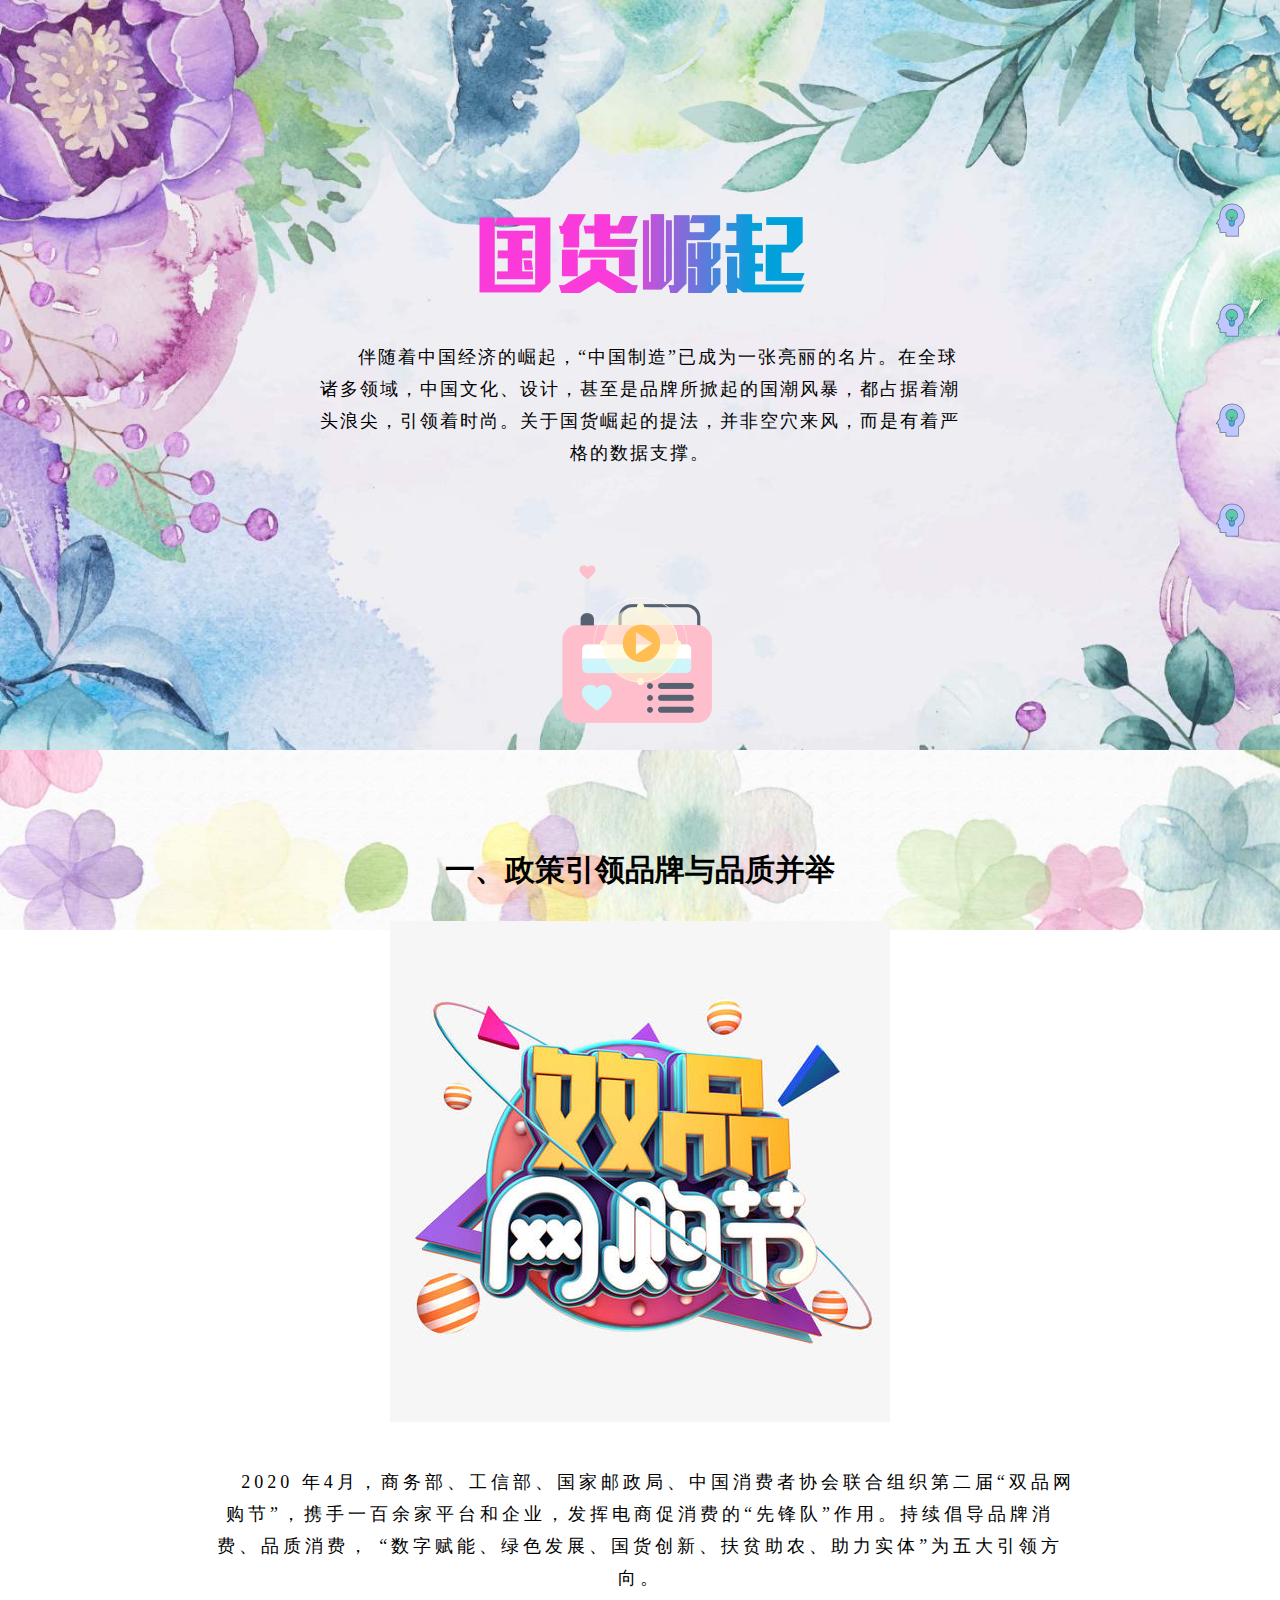
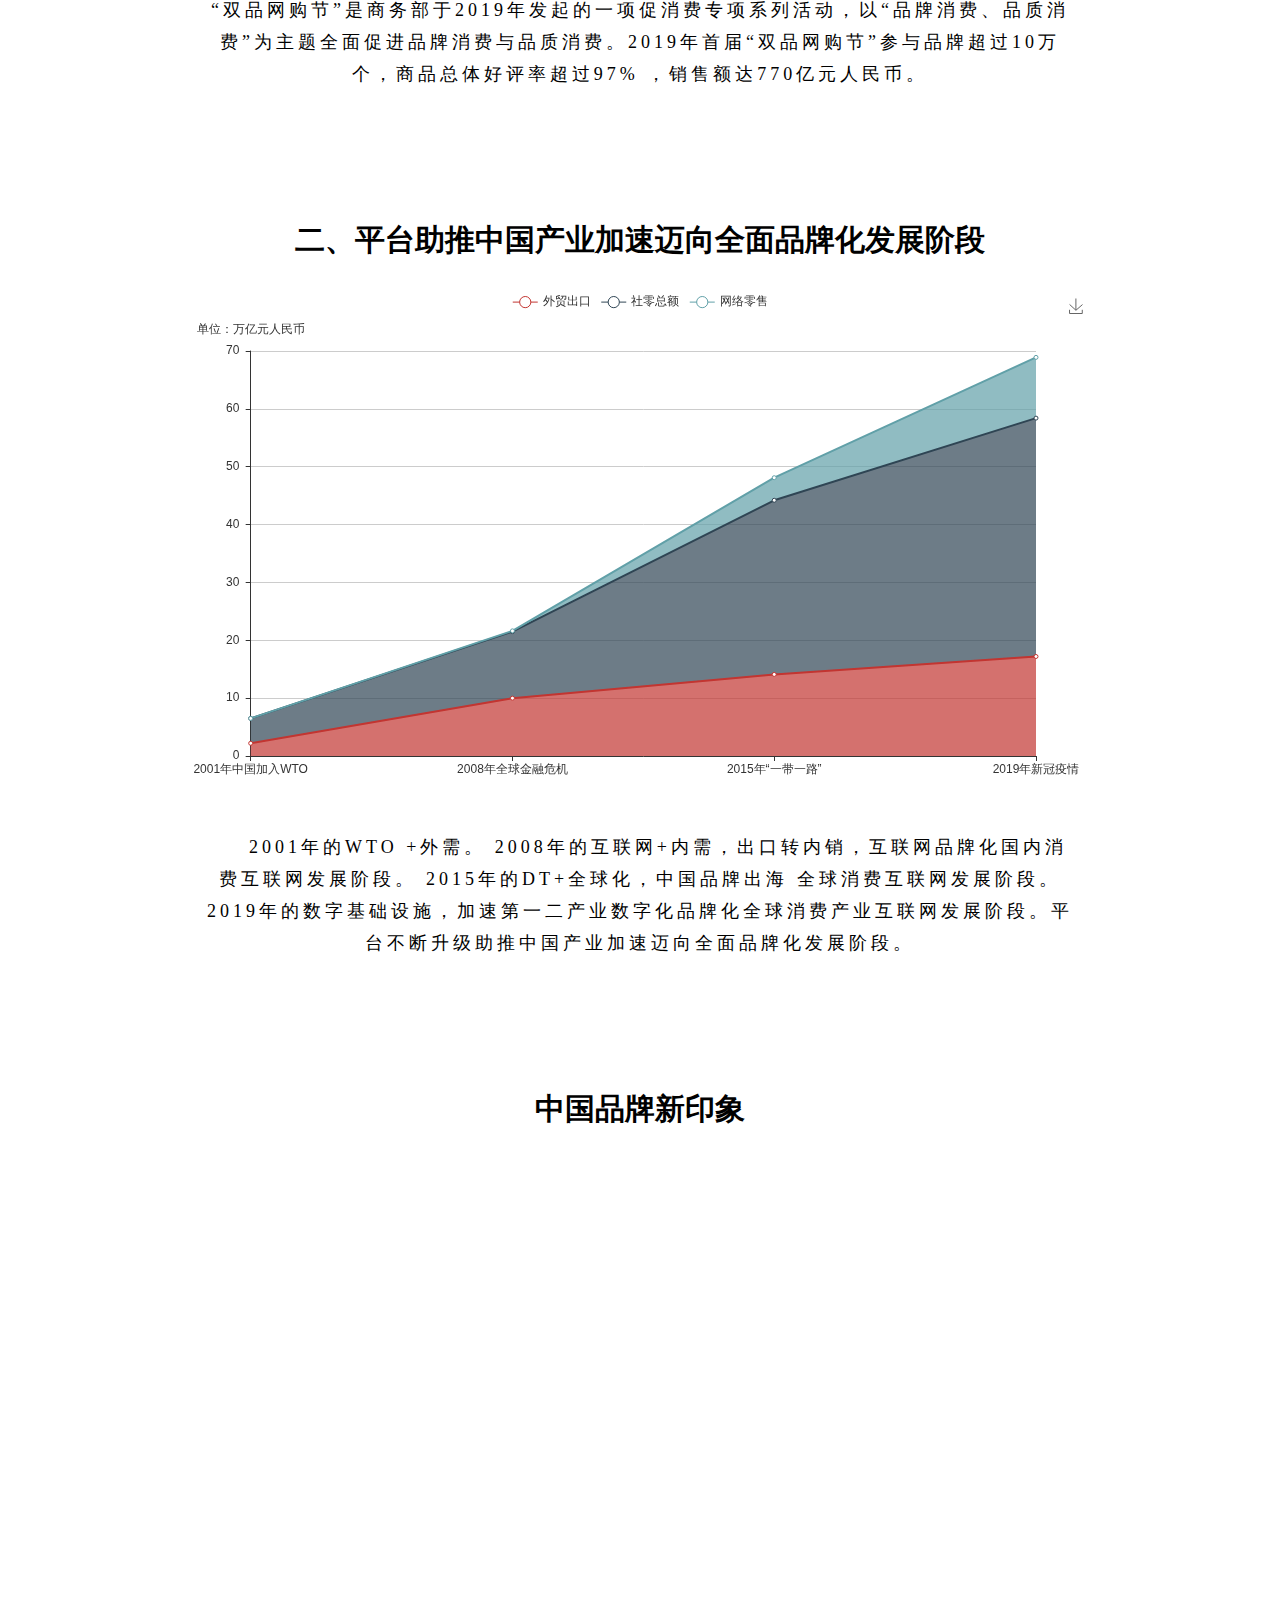
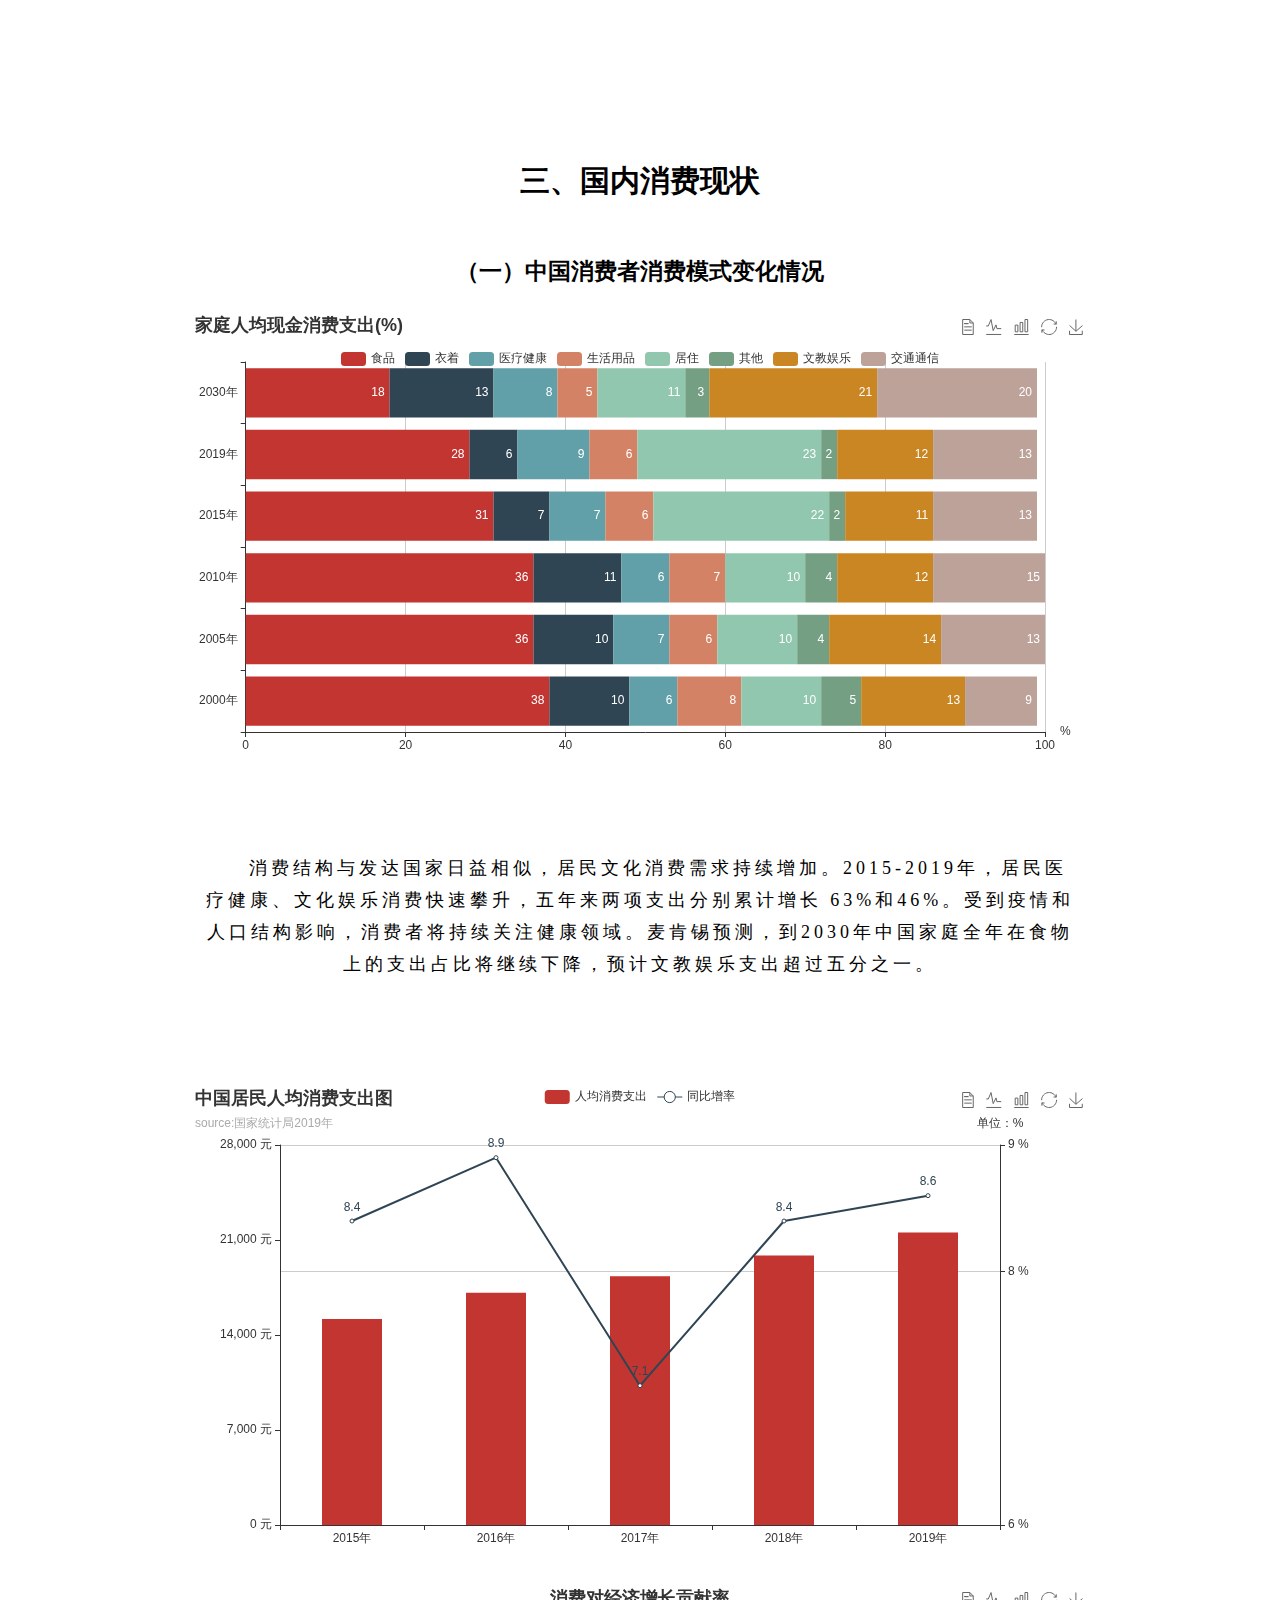
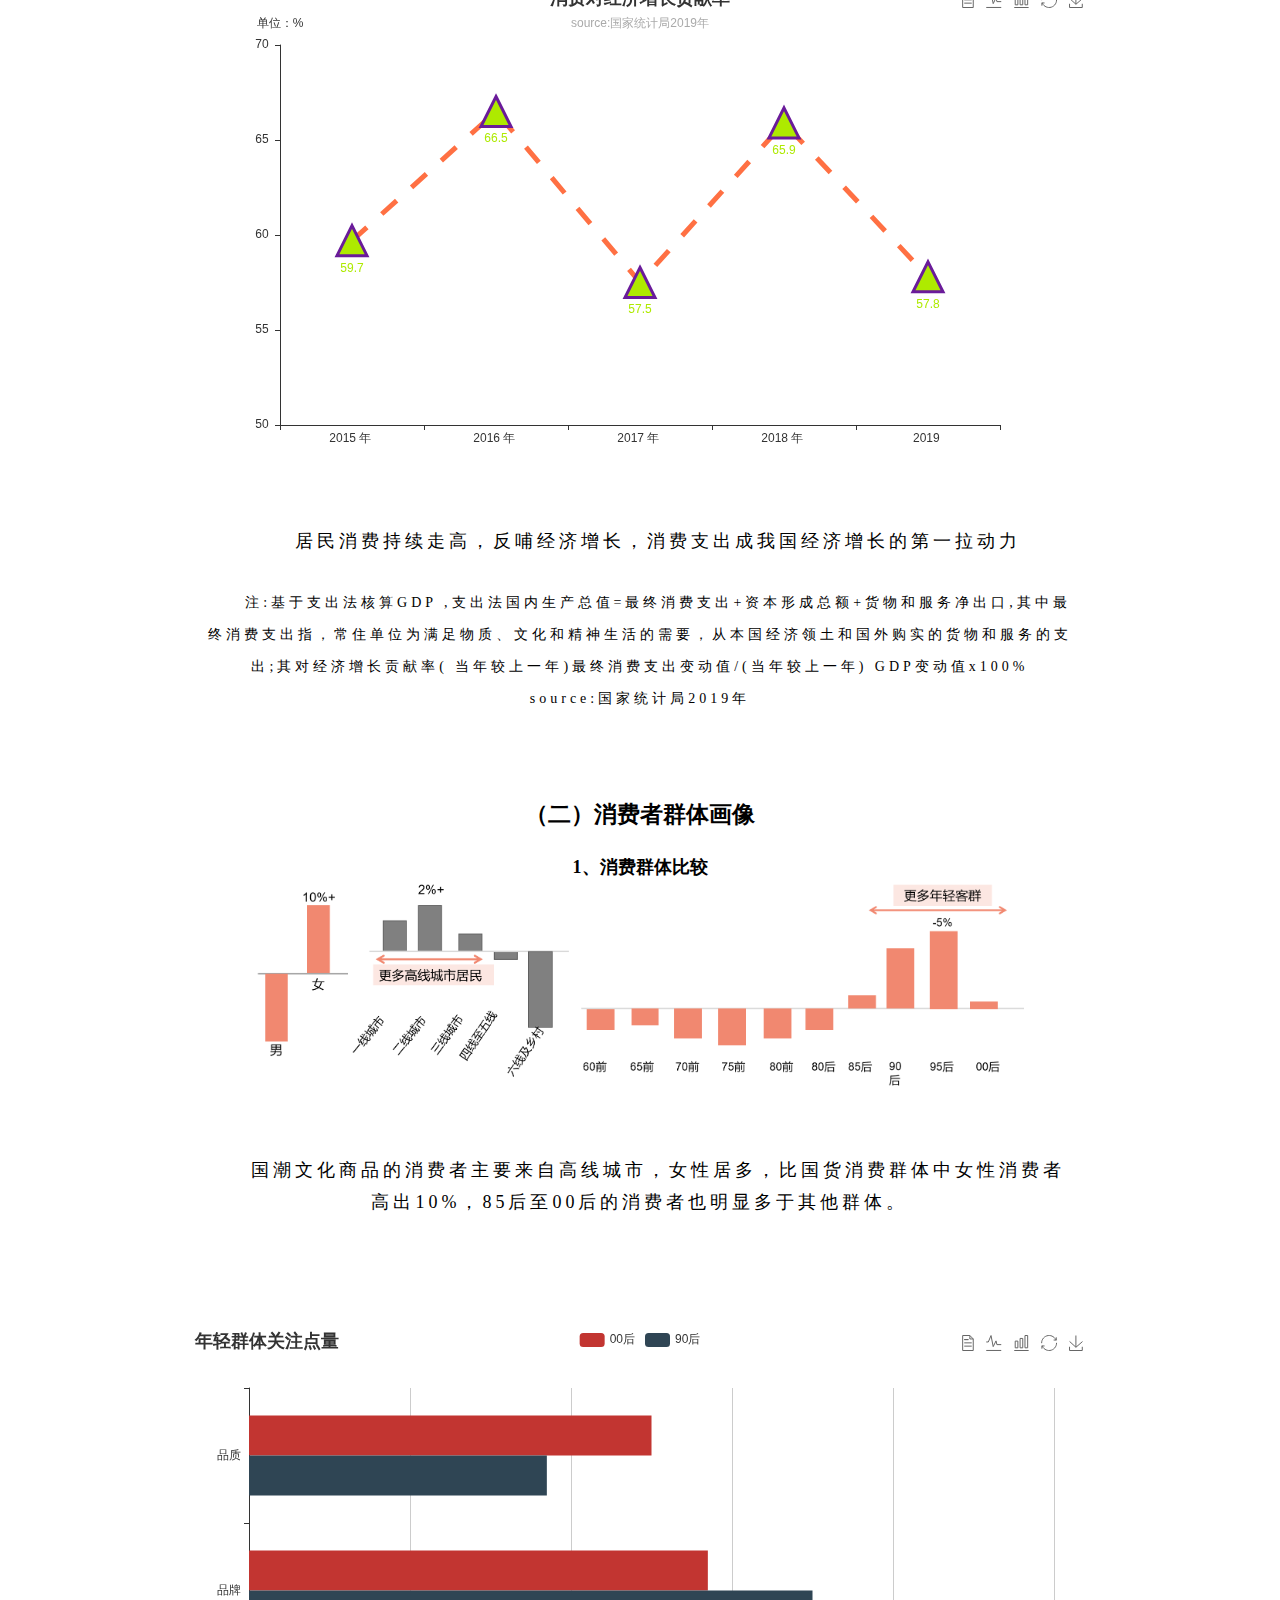
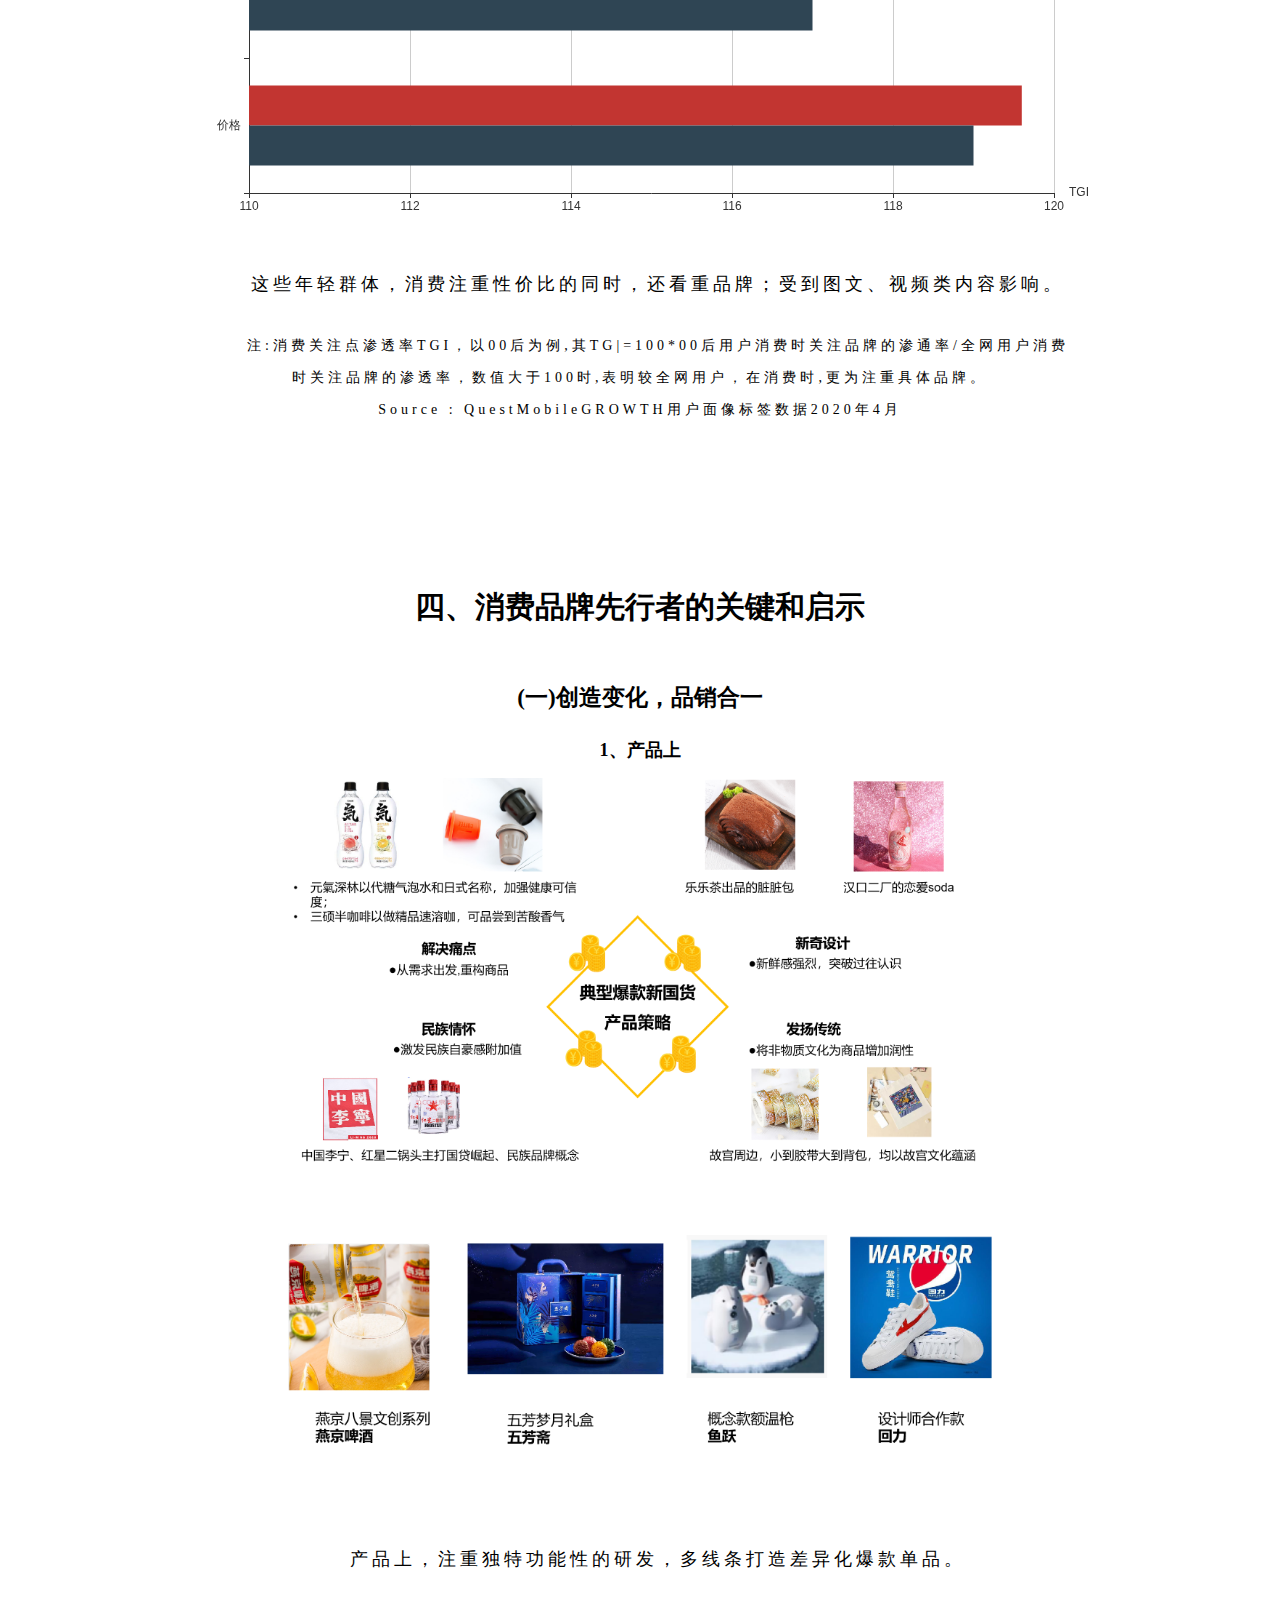
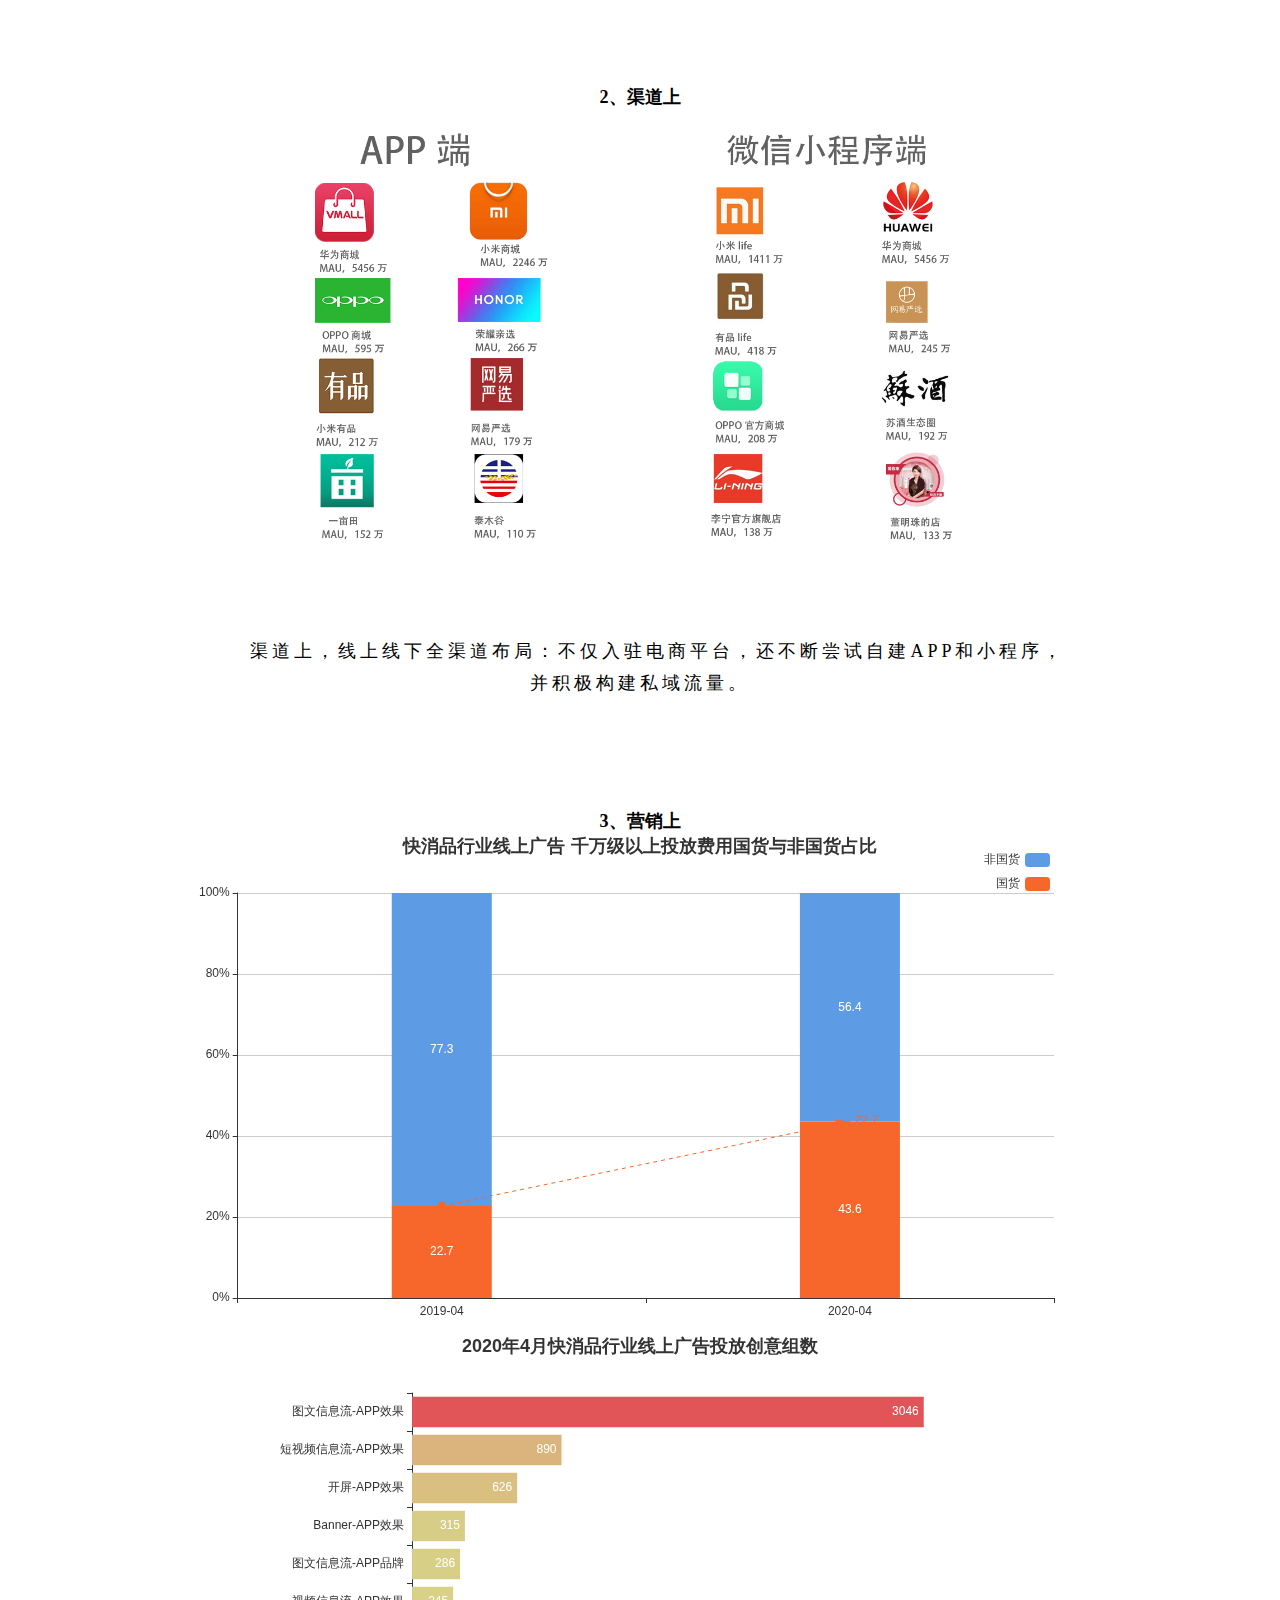
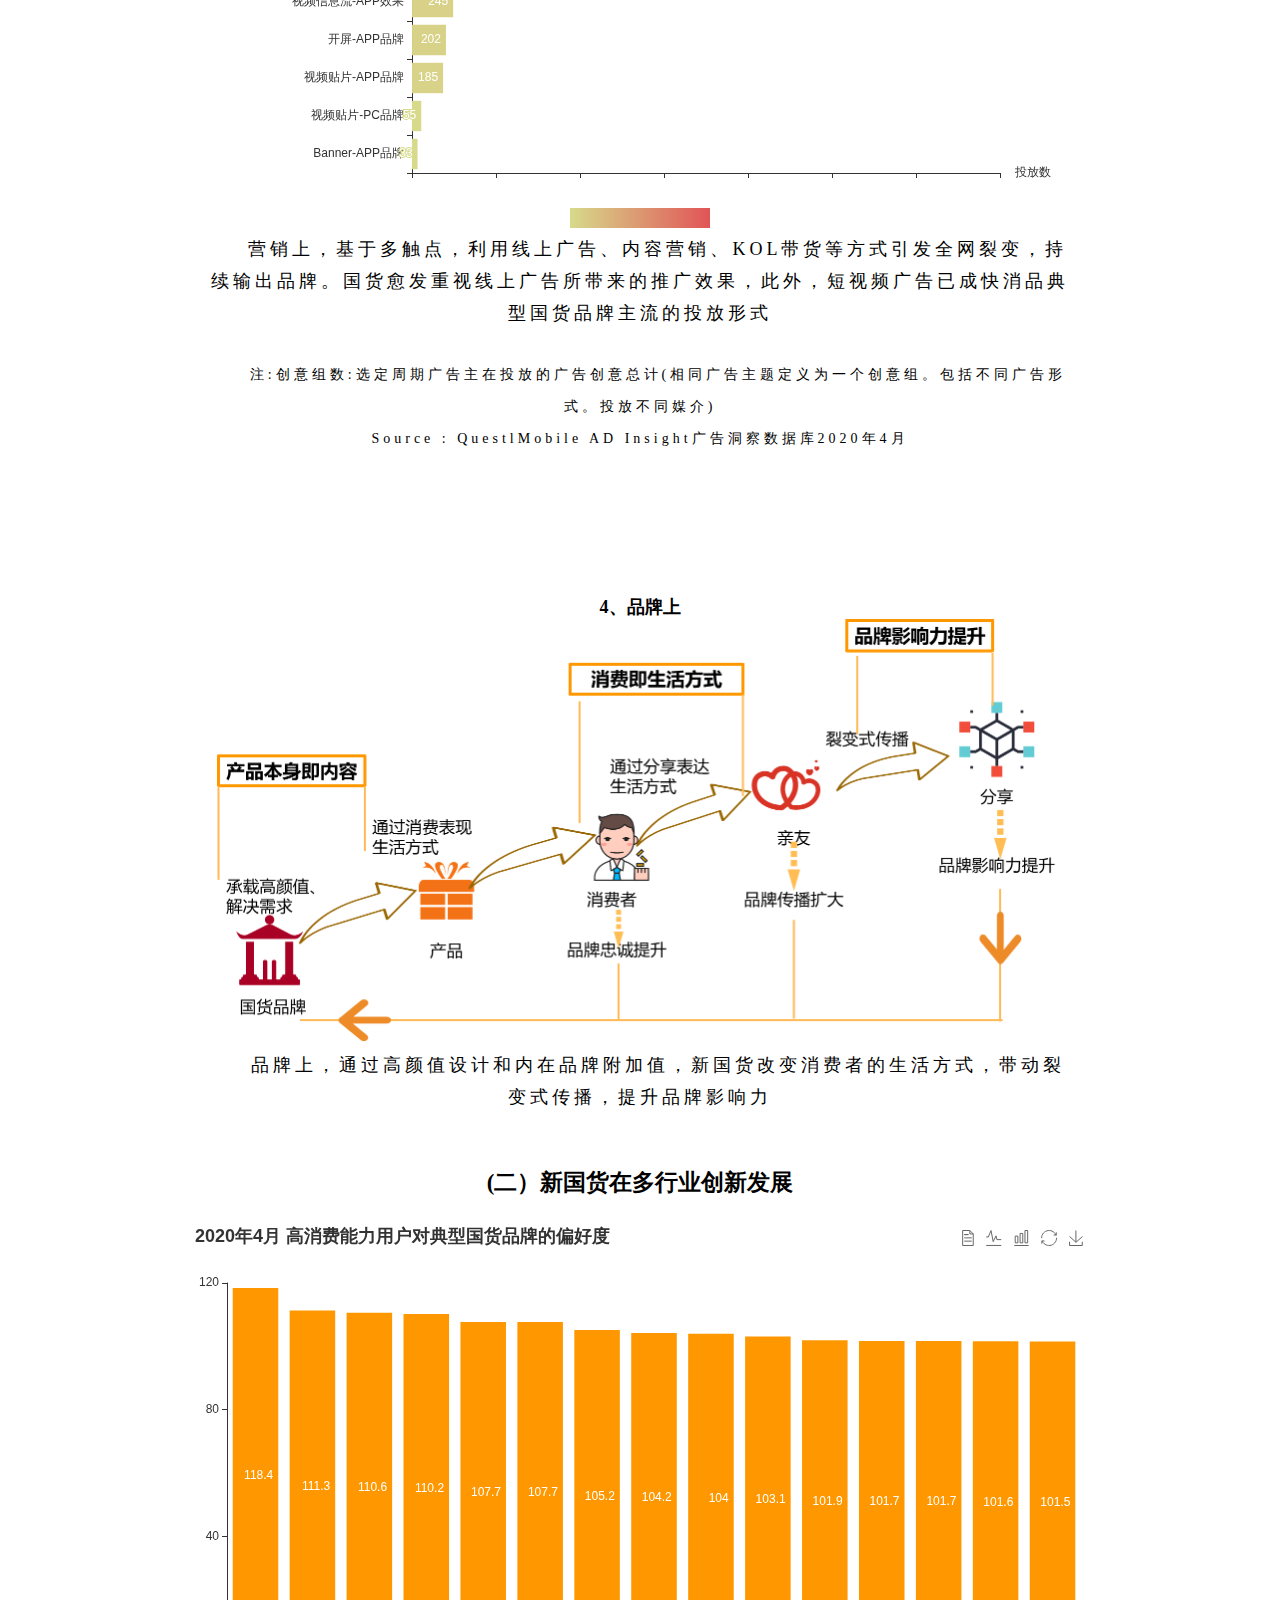
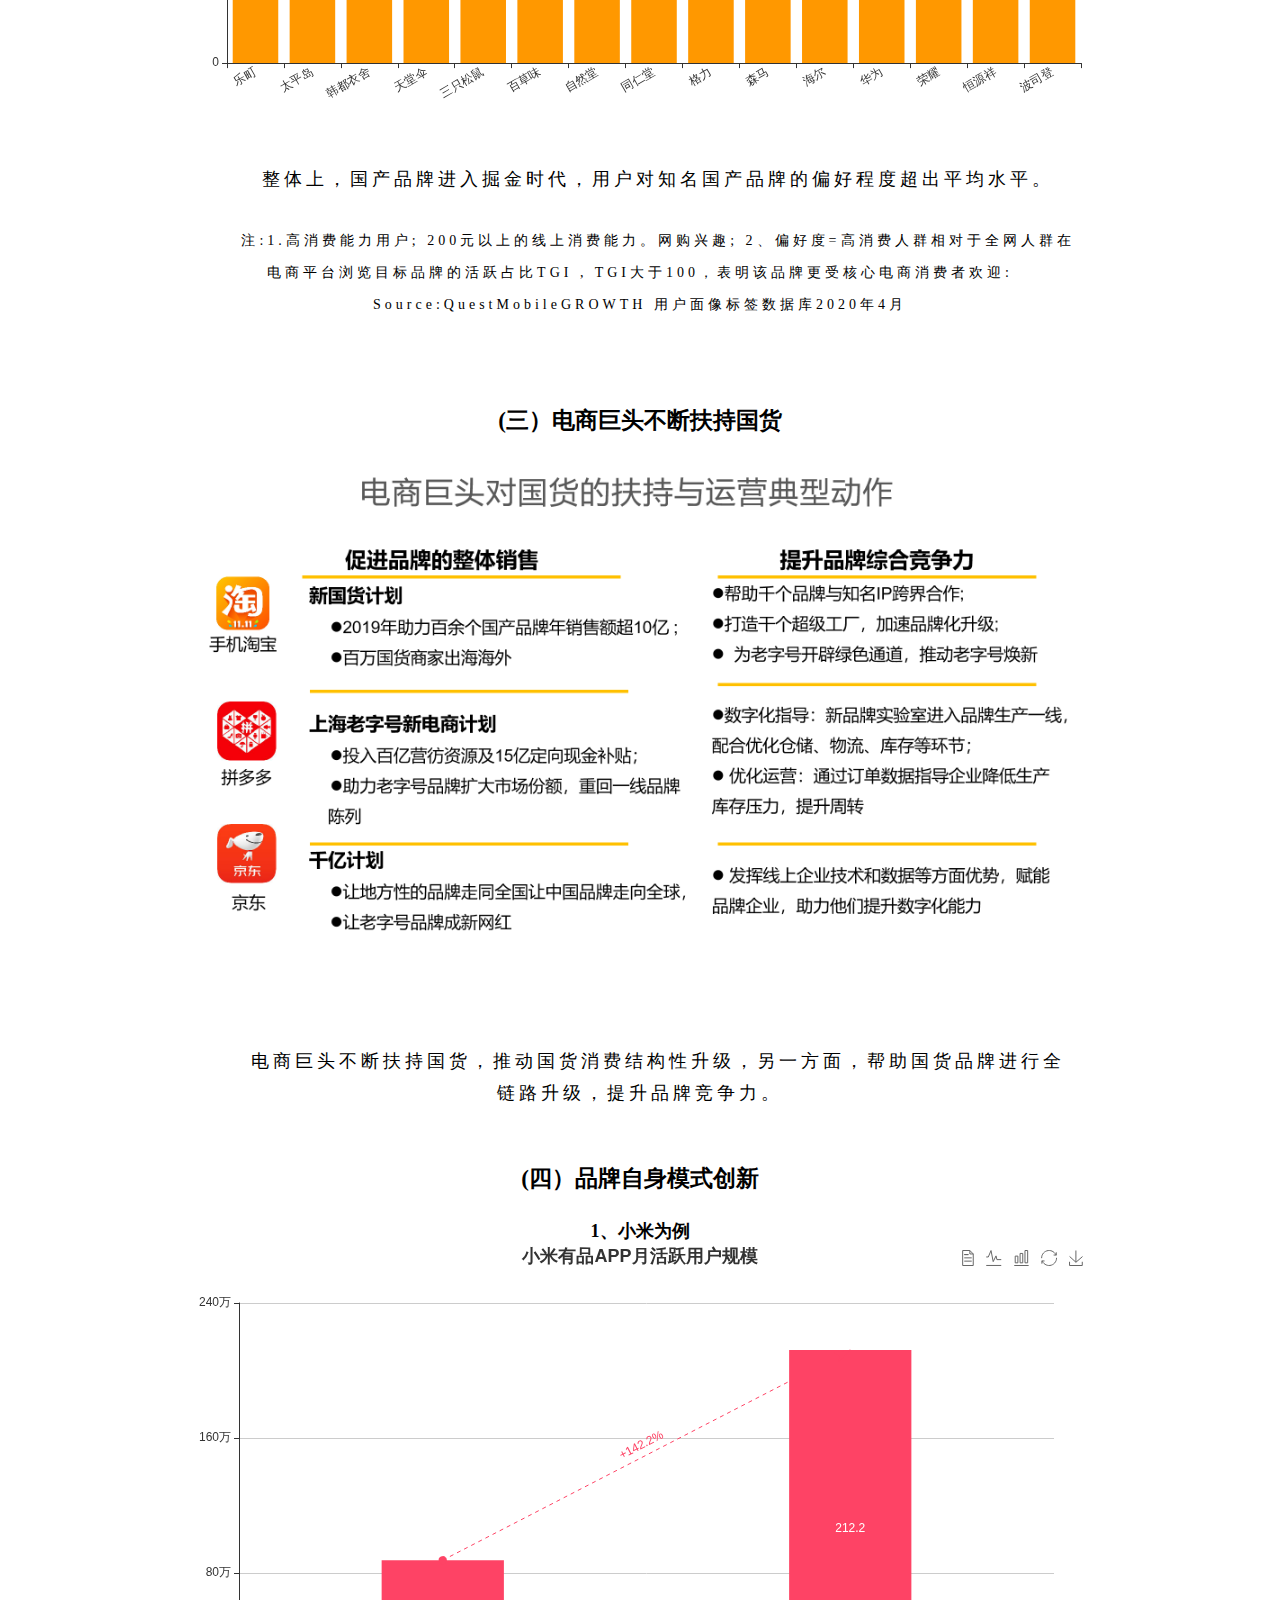
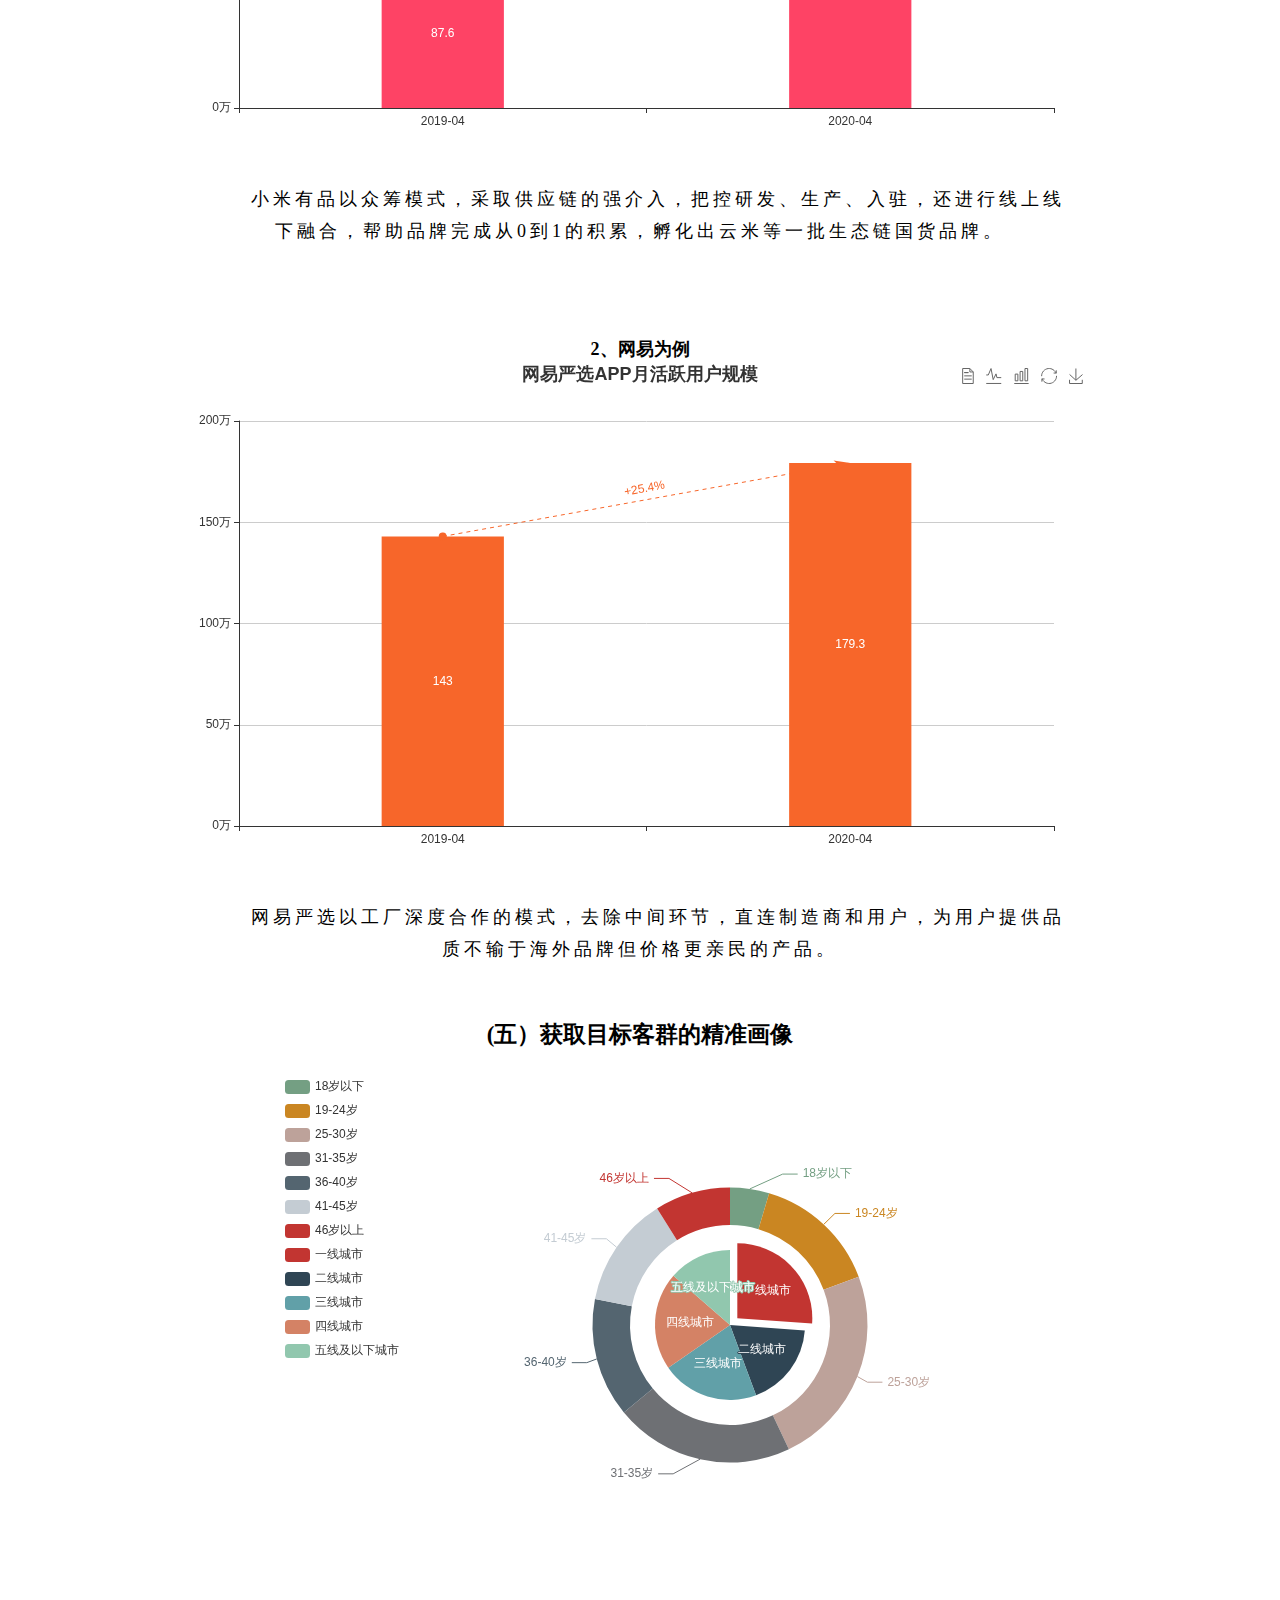
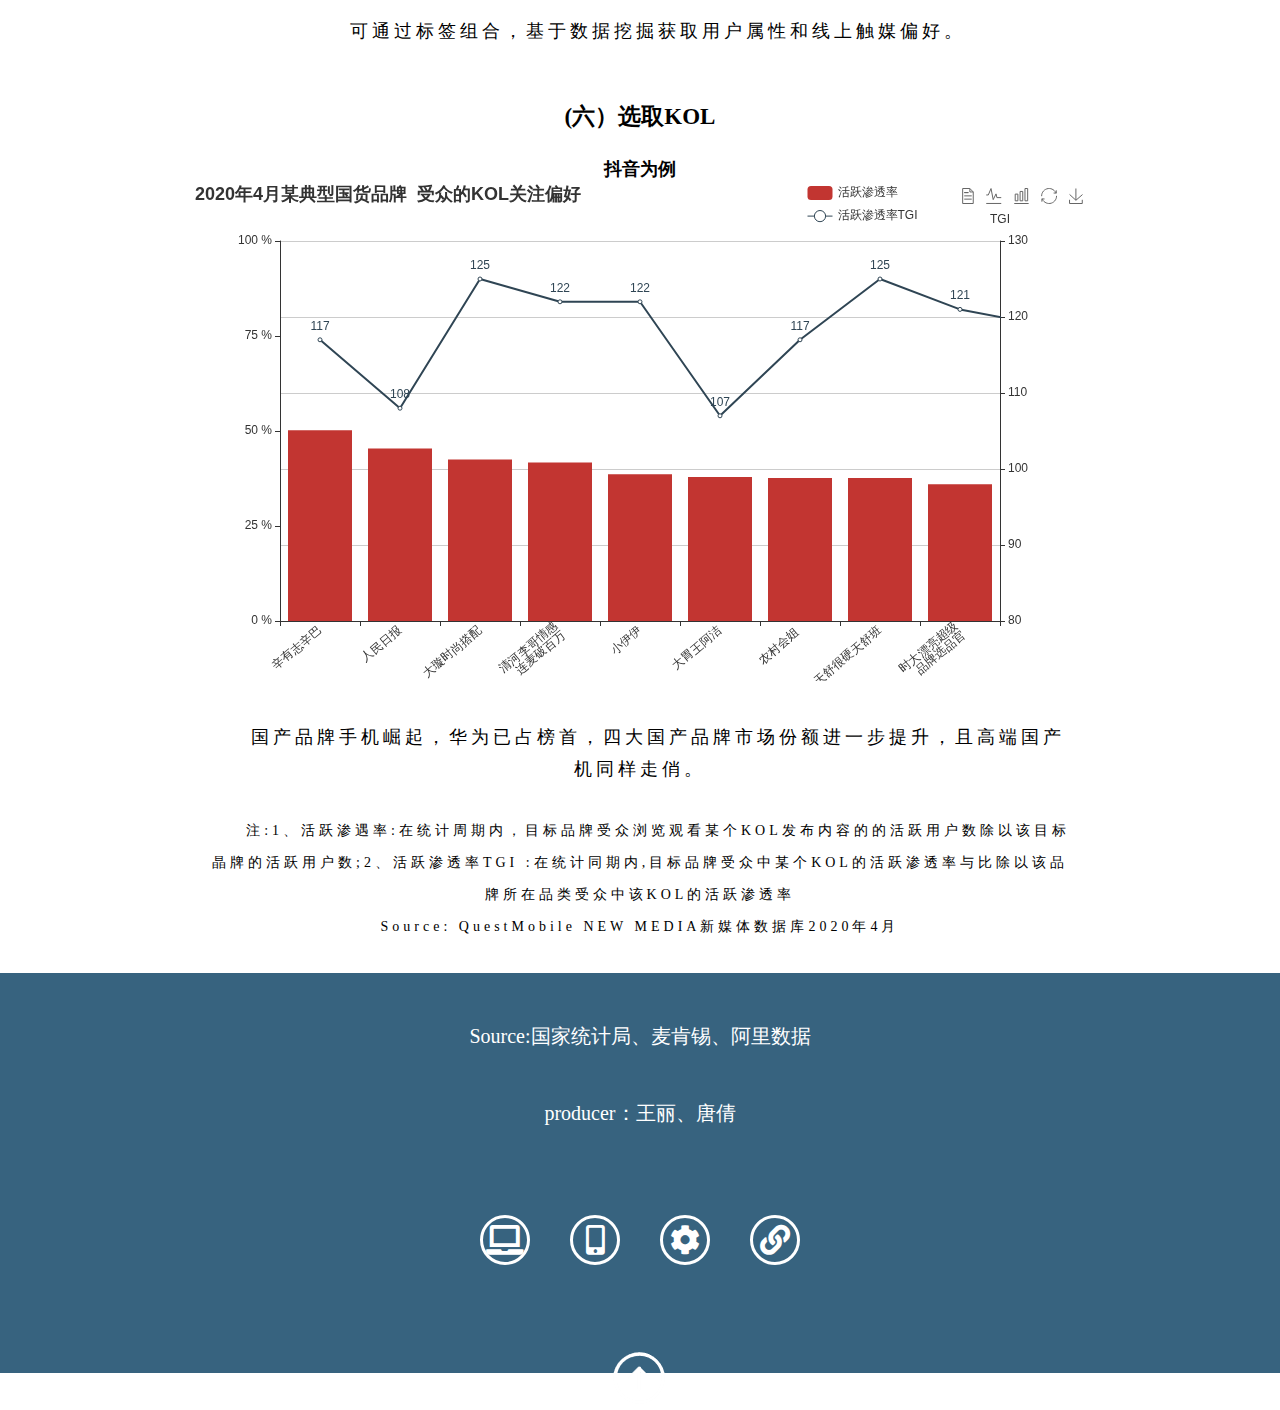
==== commit caa9832f: "Update index.html" ====
--- a/index.html
+++ b/index.html
@@ -2,7 +2,7 @@
 <html lang="zh">
 	<head>
 	<meta charset="utf-8">
-	<title>国货正当潮</title>
+	<title>国货崛起</title>
 		<link href="css/index-style.css" rel="stylesheet" />
 		<link href="https://cdn.bootcss.com/font-awesome/5.8.0/css/all.css" rel="stylesheet" />
 		<link type="text/css" href="css/music-style.css" rel="stylesheet" />
@@ -59,8 +59,9 @@
 				<div class="block">
 					<h2>二、平台助推中国产业加速迈向全面品牌化发展阶段</h2>
 					<div id="chart1-2" class="chart"></div>
-					<div class="text1">2010年的WTO +外需 2006年的互联网+内需，出口转内销，互联网品牌化国内消费互联网发展阶段。 2015年的DT+全球化，中国品牌出海
-						全球消费互联网发展阶段。 2019年的数字基础设施，加速第一二产业数字化品牌化全球消费产业互联网发展阶段。<br>
+					<div class="text1">2001年的WTO +外需。 2008年的互联网+内需，出口转内销，互联网品牌化国内消费互联网发展阶段。 2015年的DT+全球化，中国品牌出海
+						全球消费互联网发展阶段。 2019年的数字基础设施，加速第一二产业数字化品牌化全球消费产业互联网发展阶段。平台不断升级助推中国产业加速迈向全面品牌化发展阶段。
+
 						
 					</div>
 					<!--=========================1-2 2001年至2019年中国产业发展图=========================-->
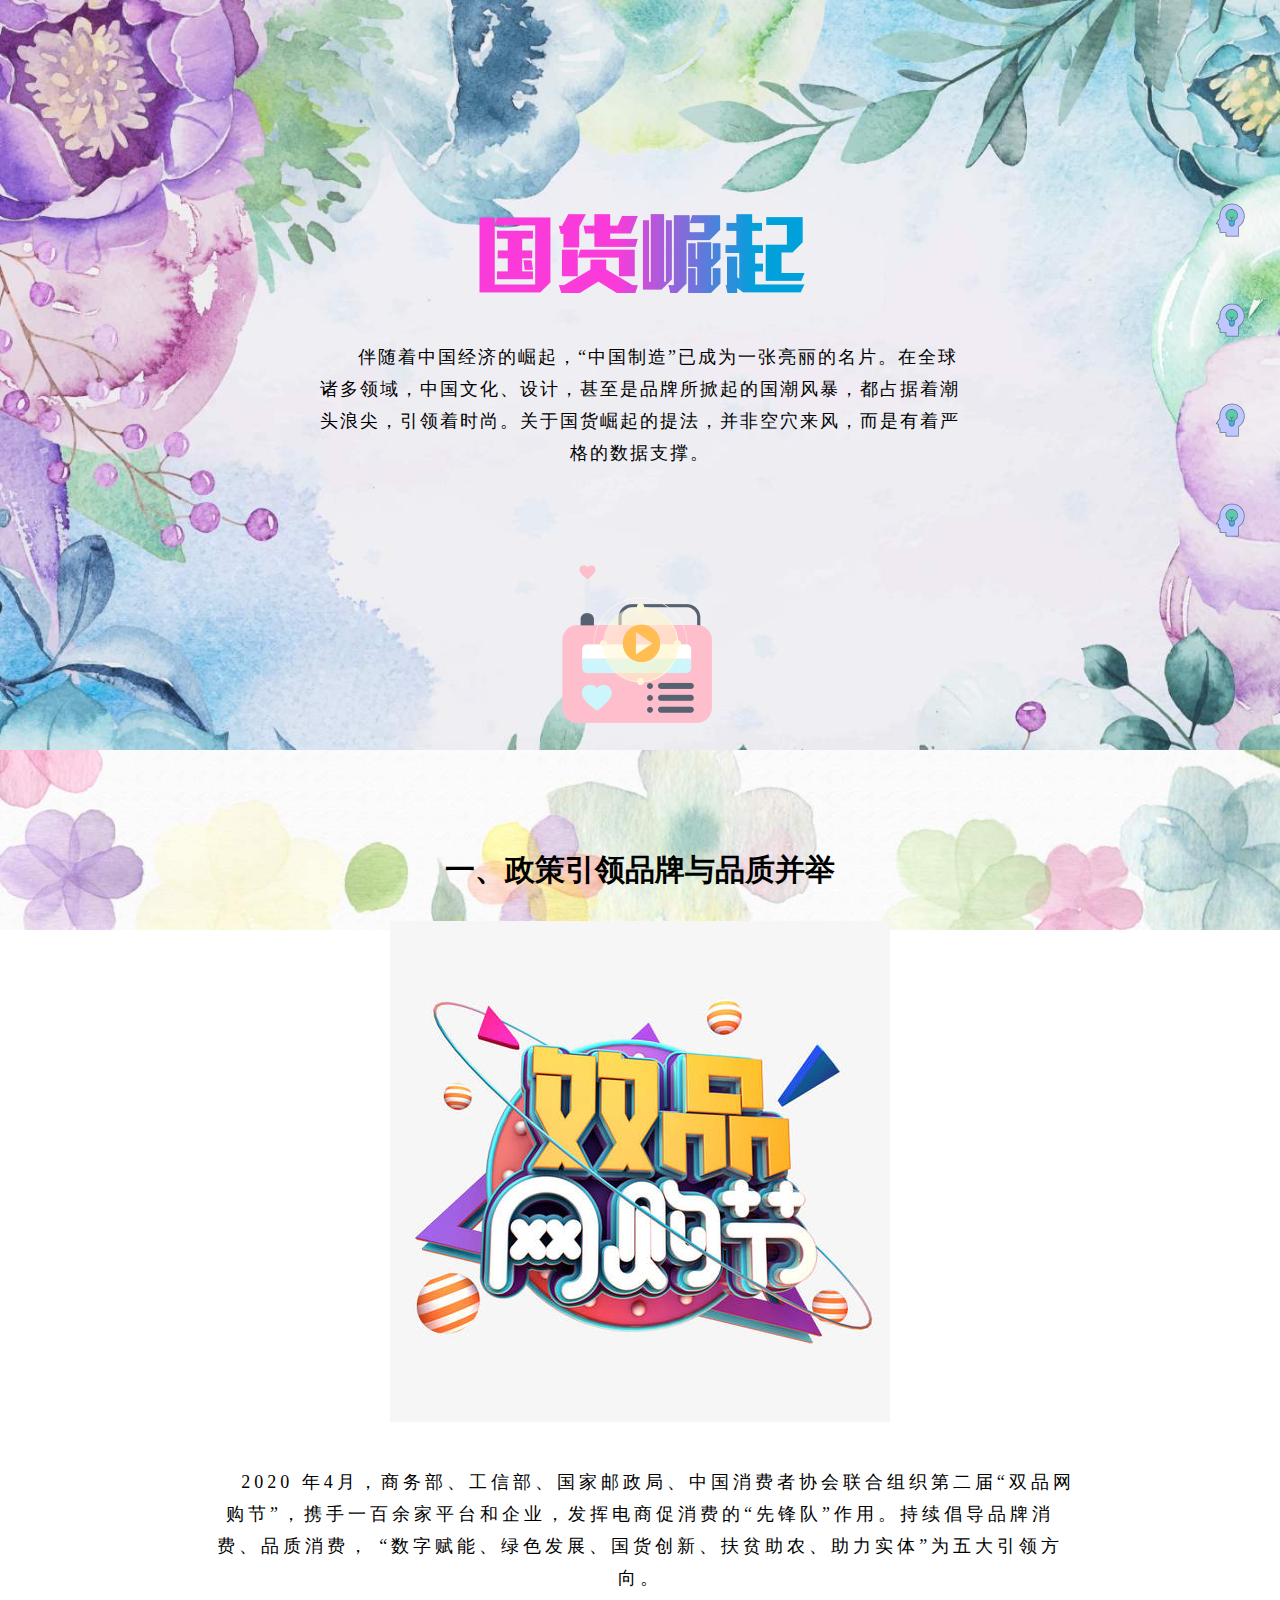
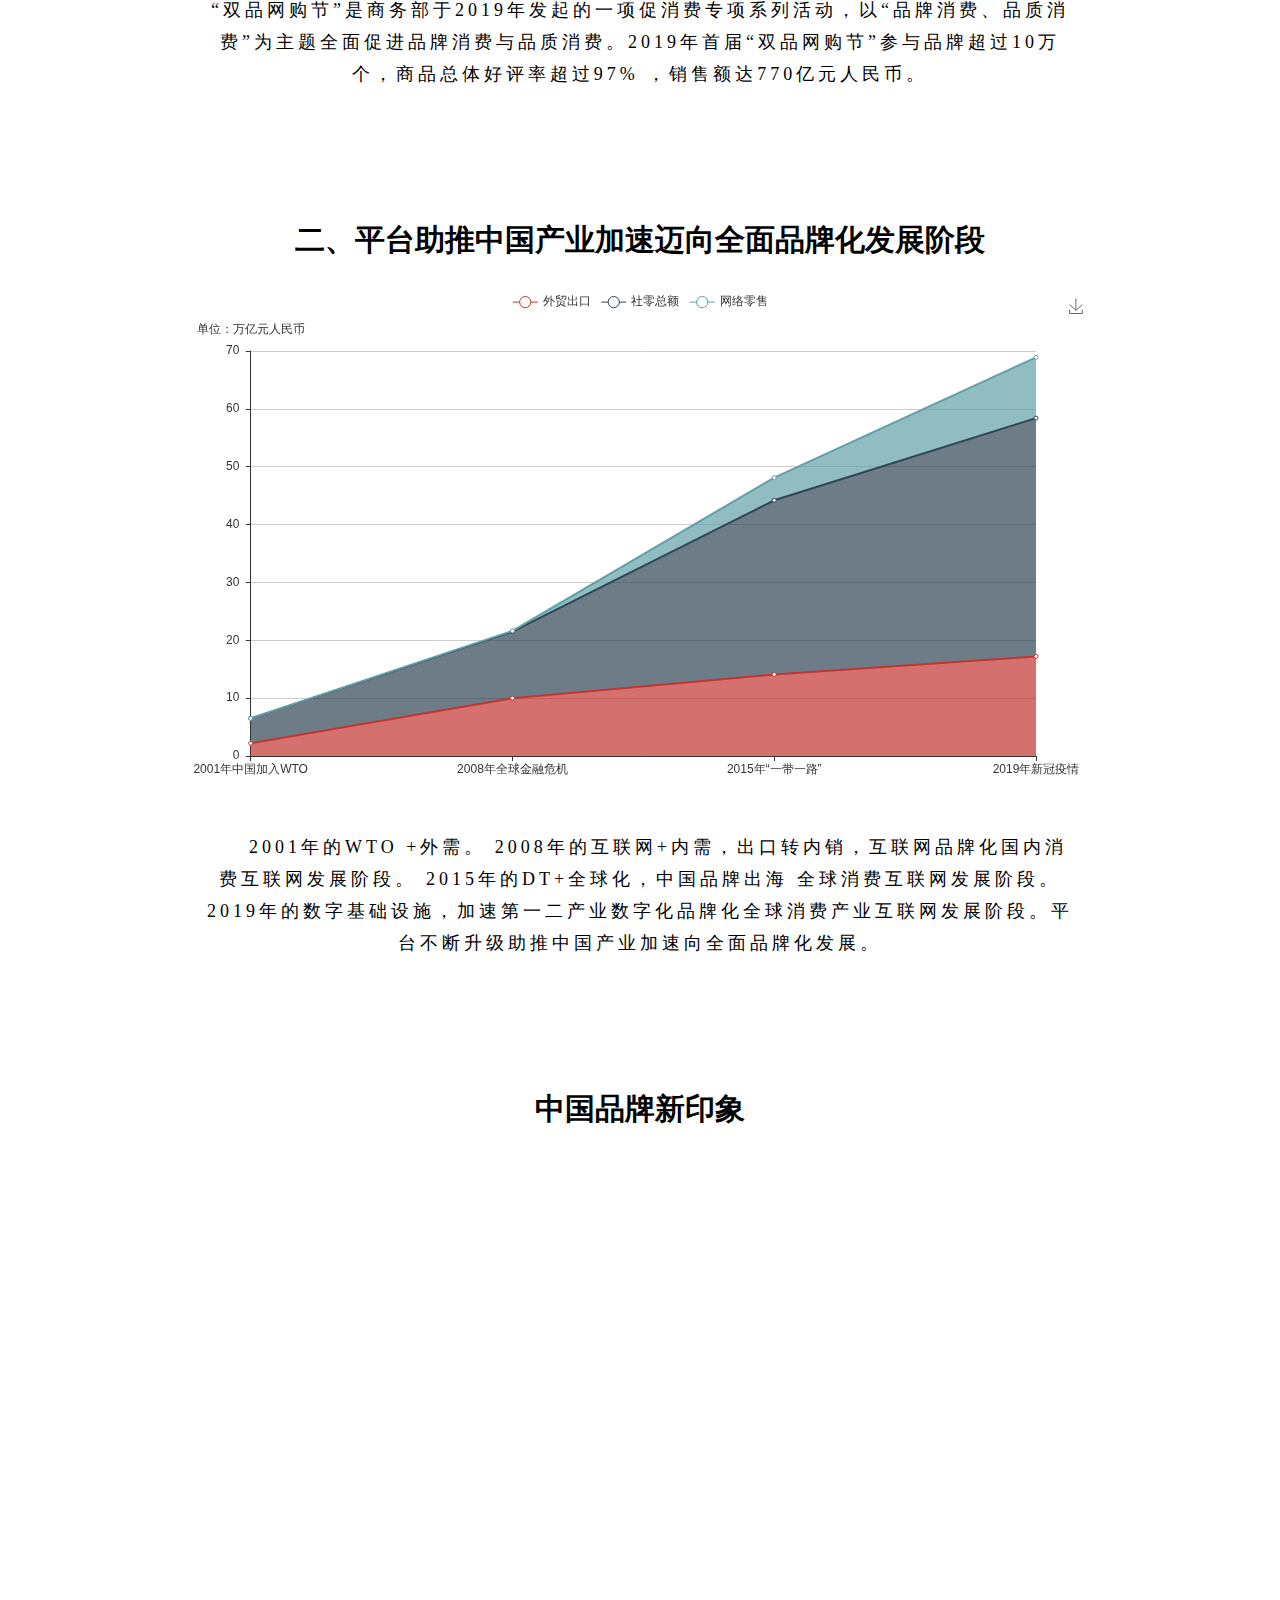
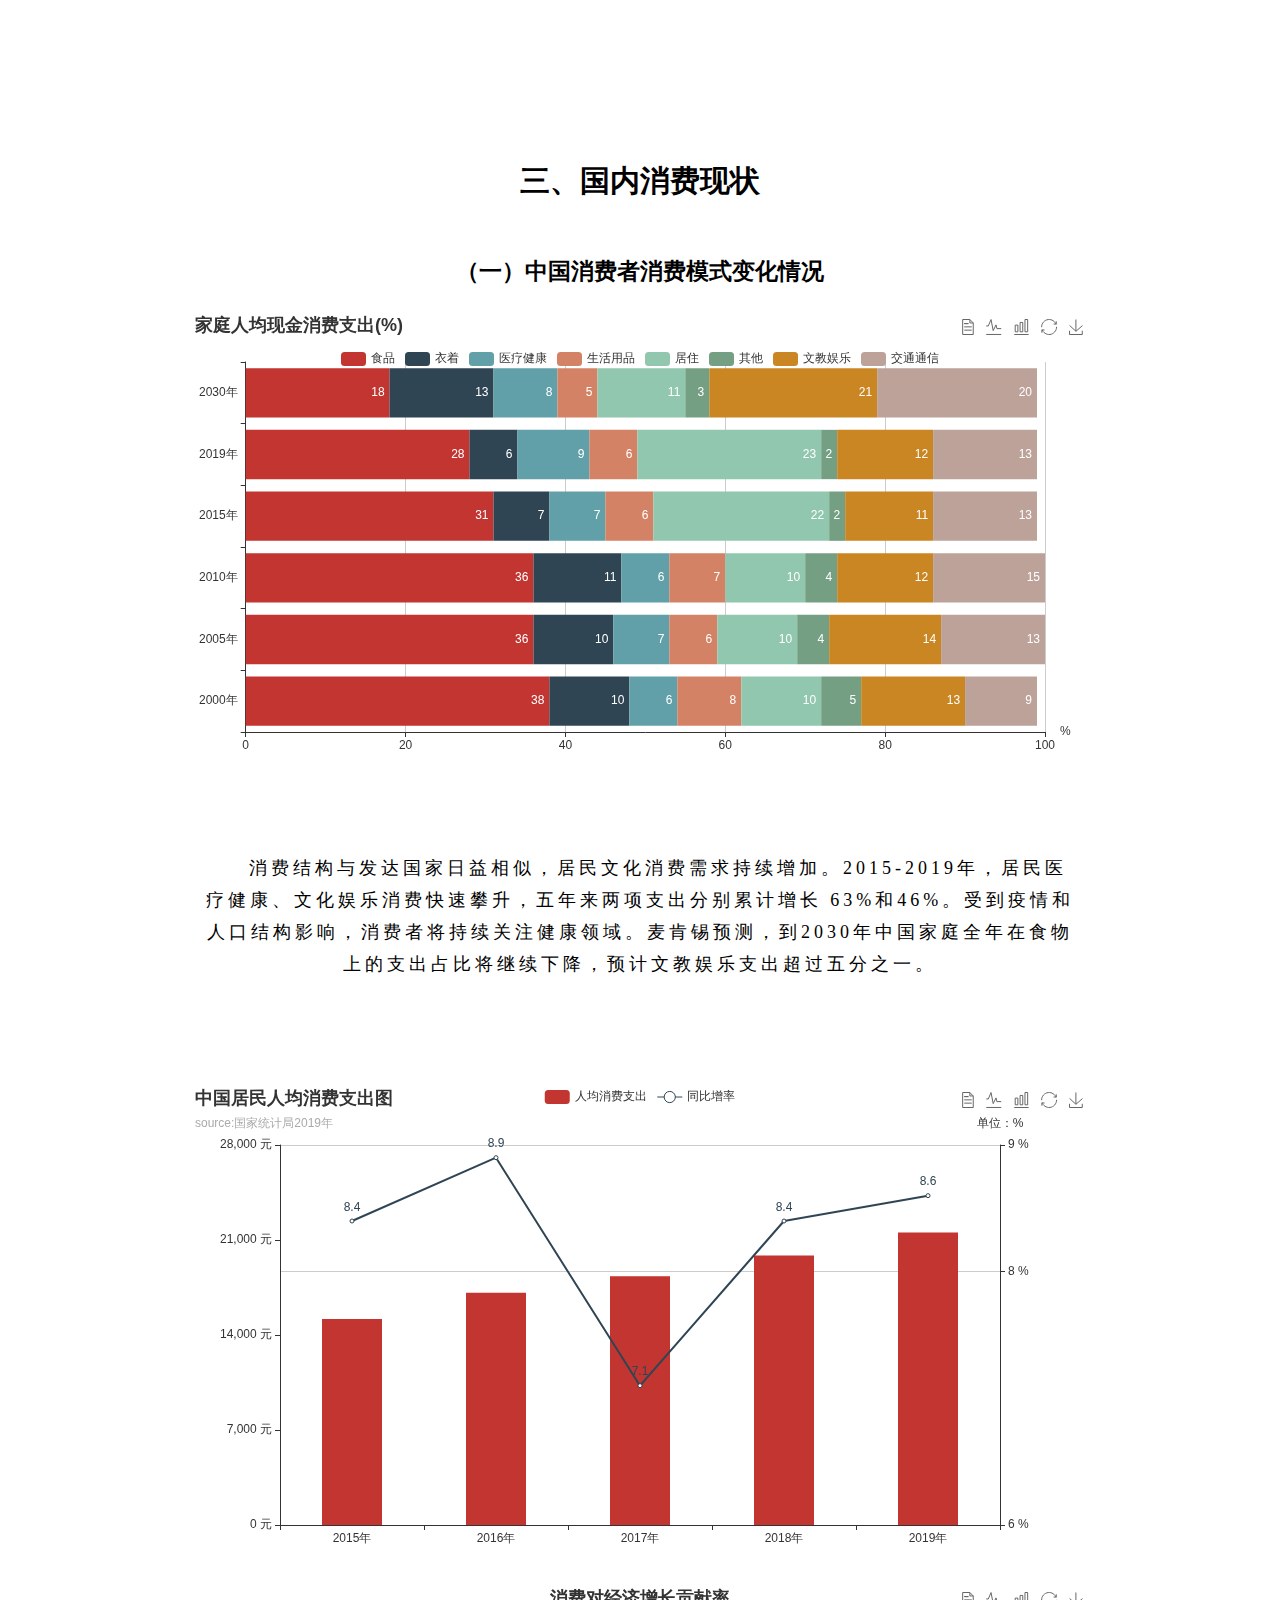
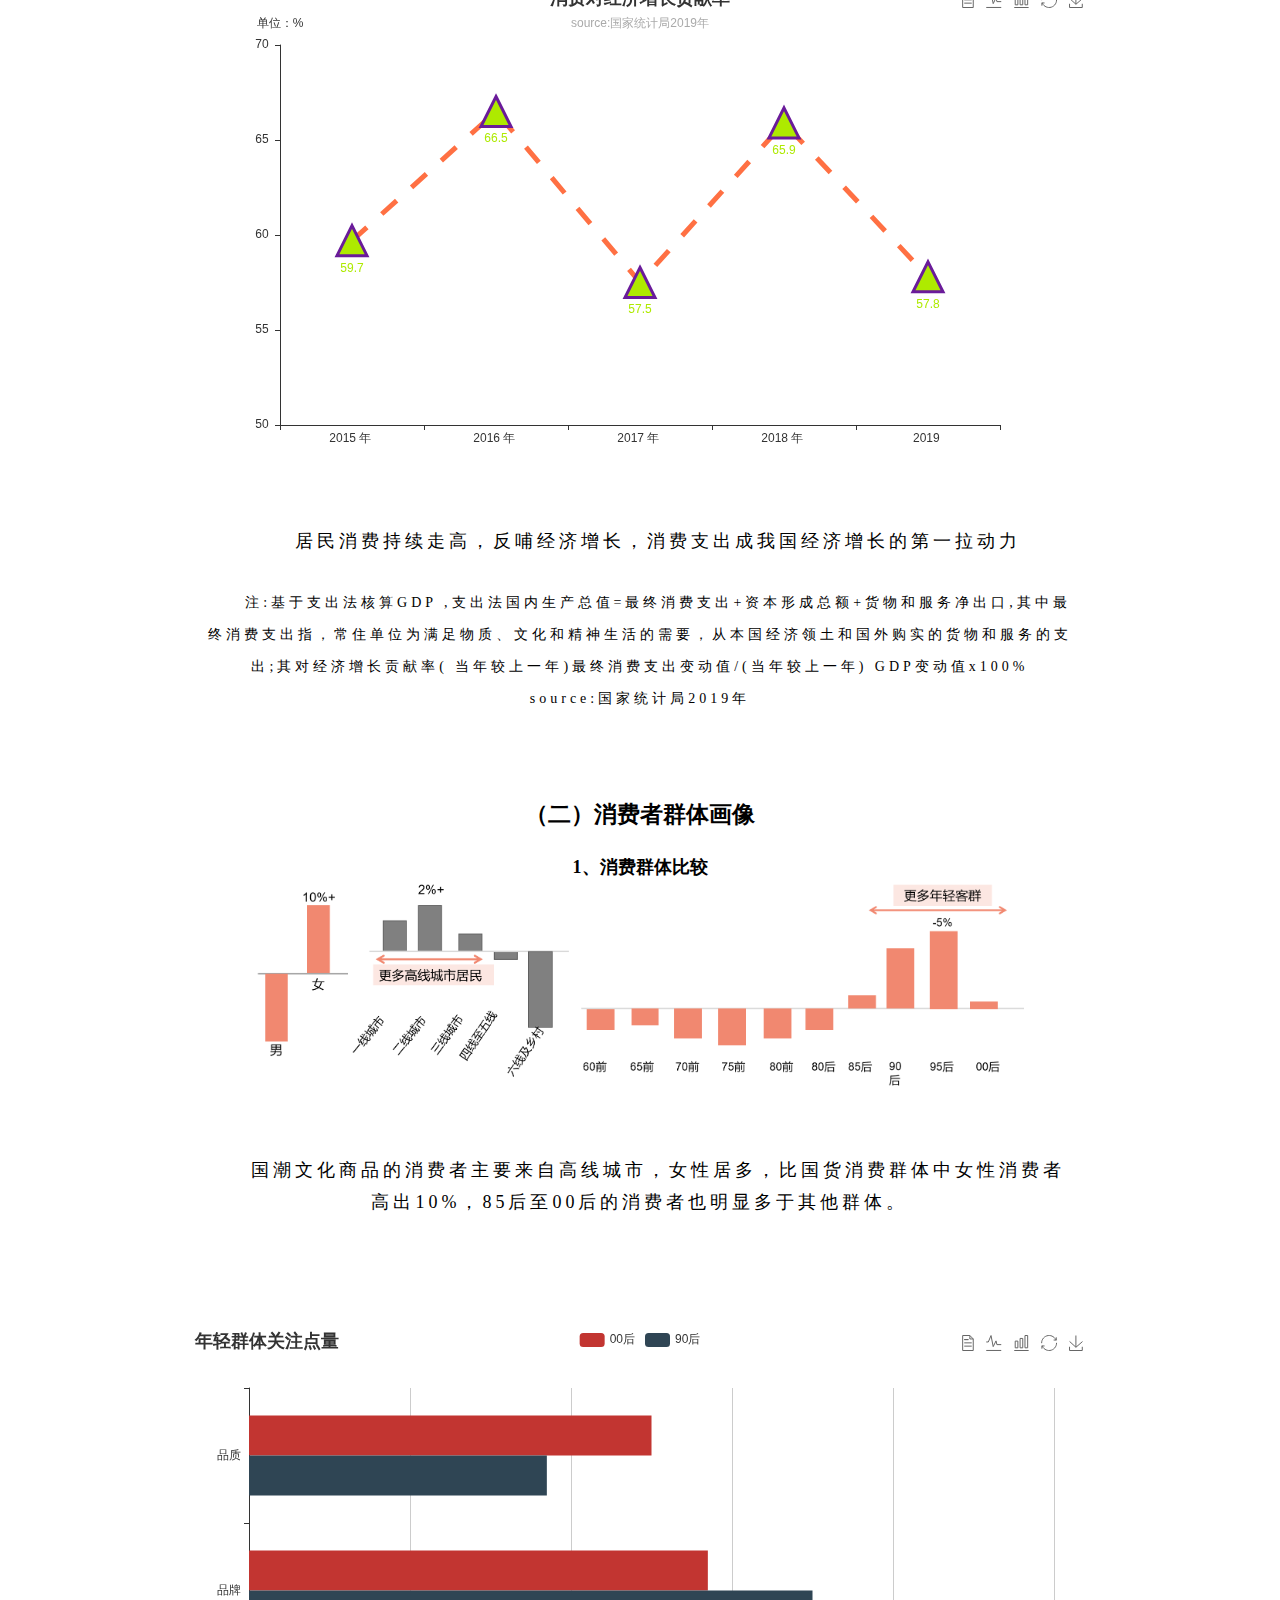
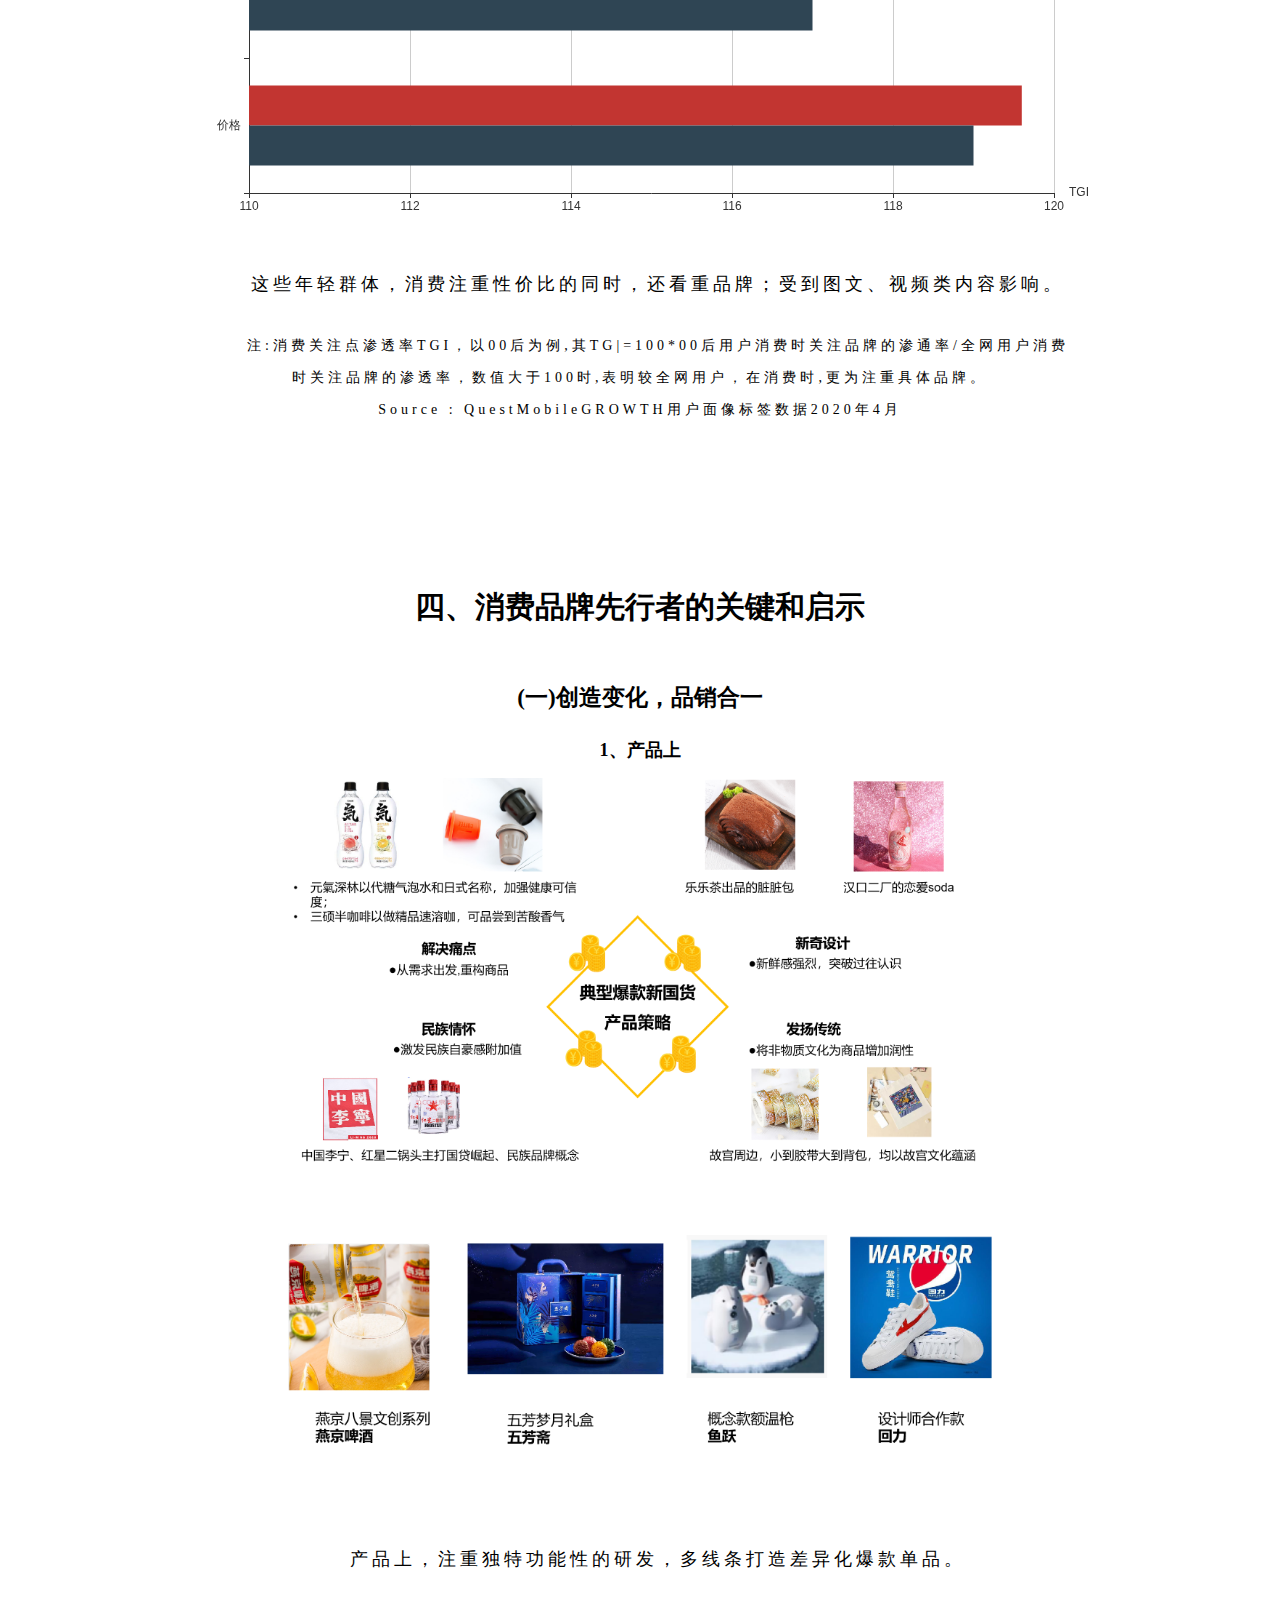
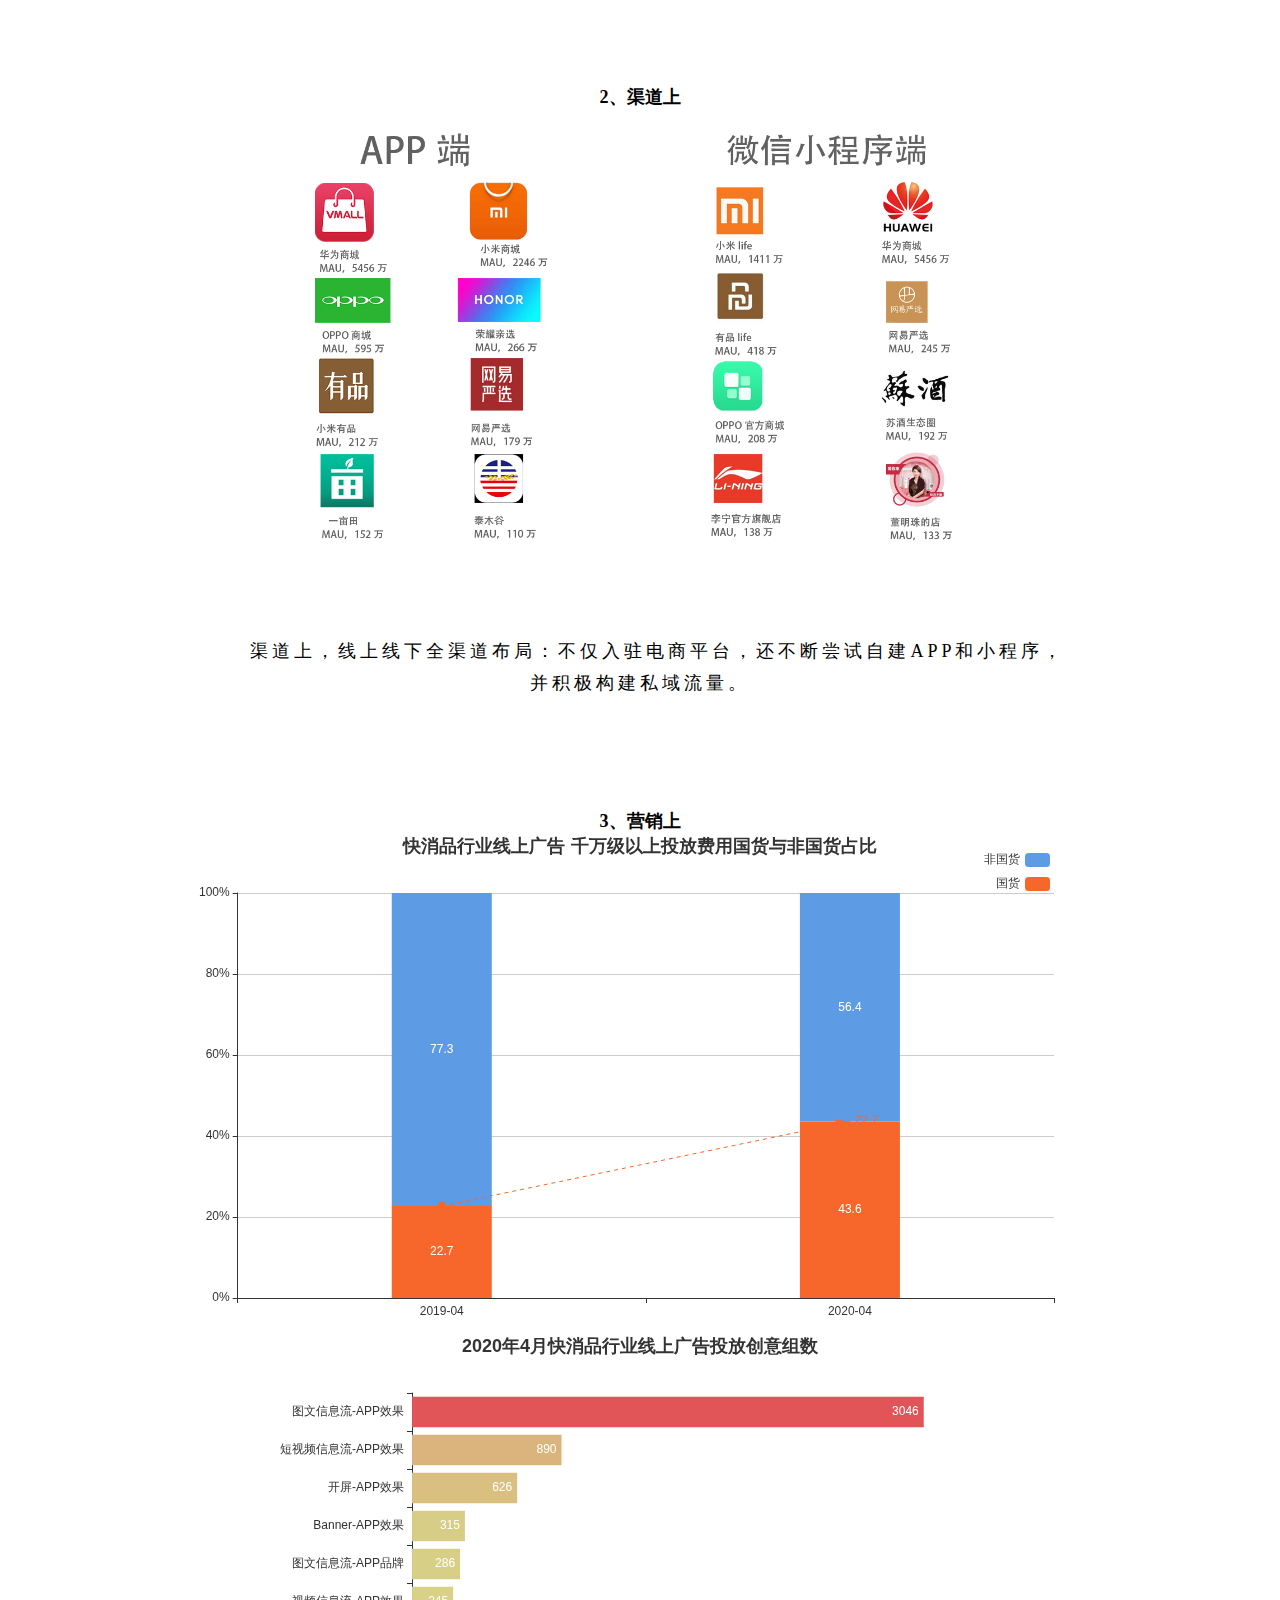
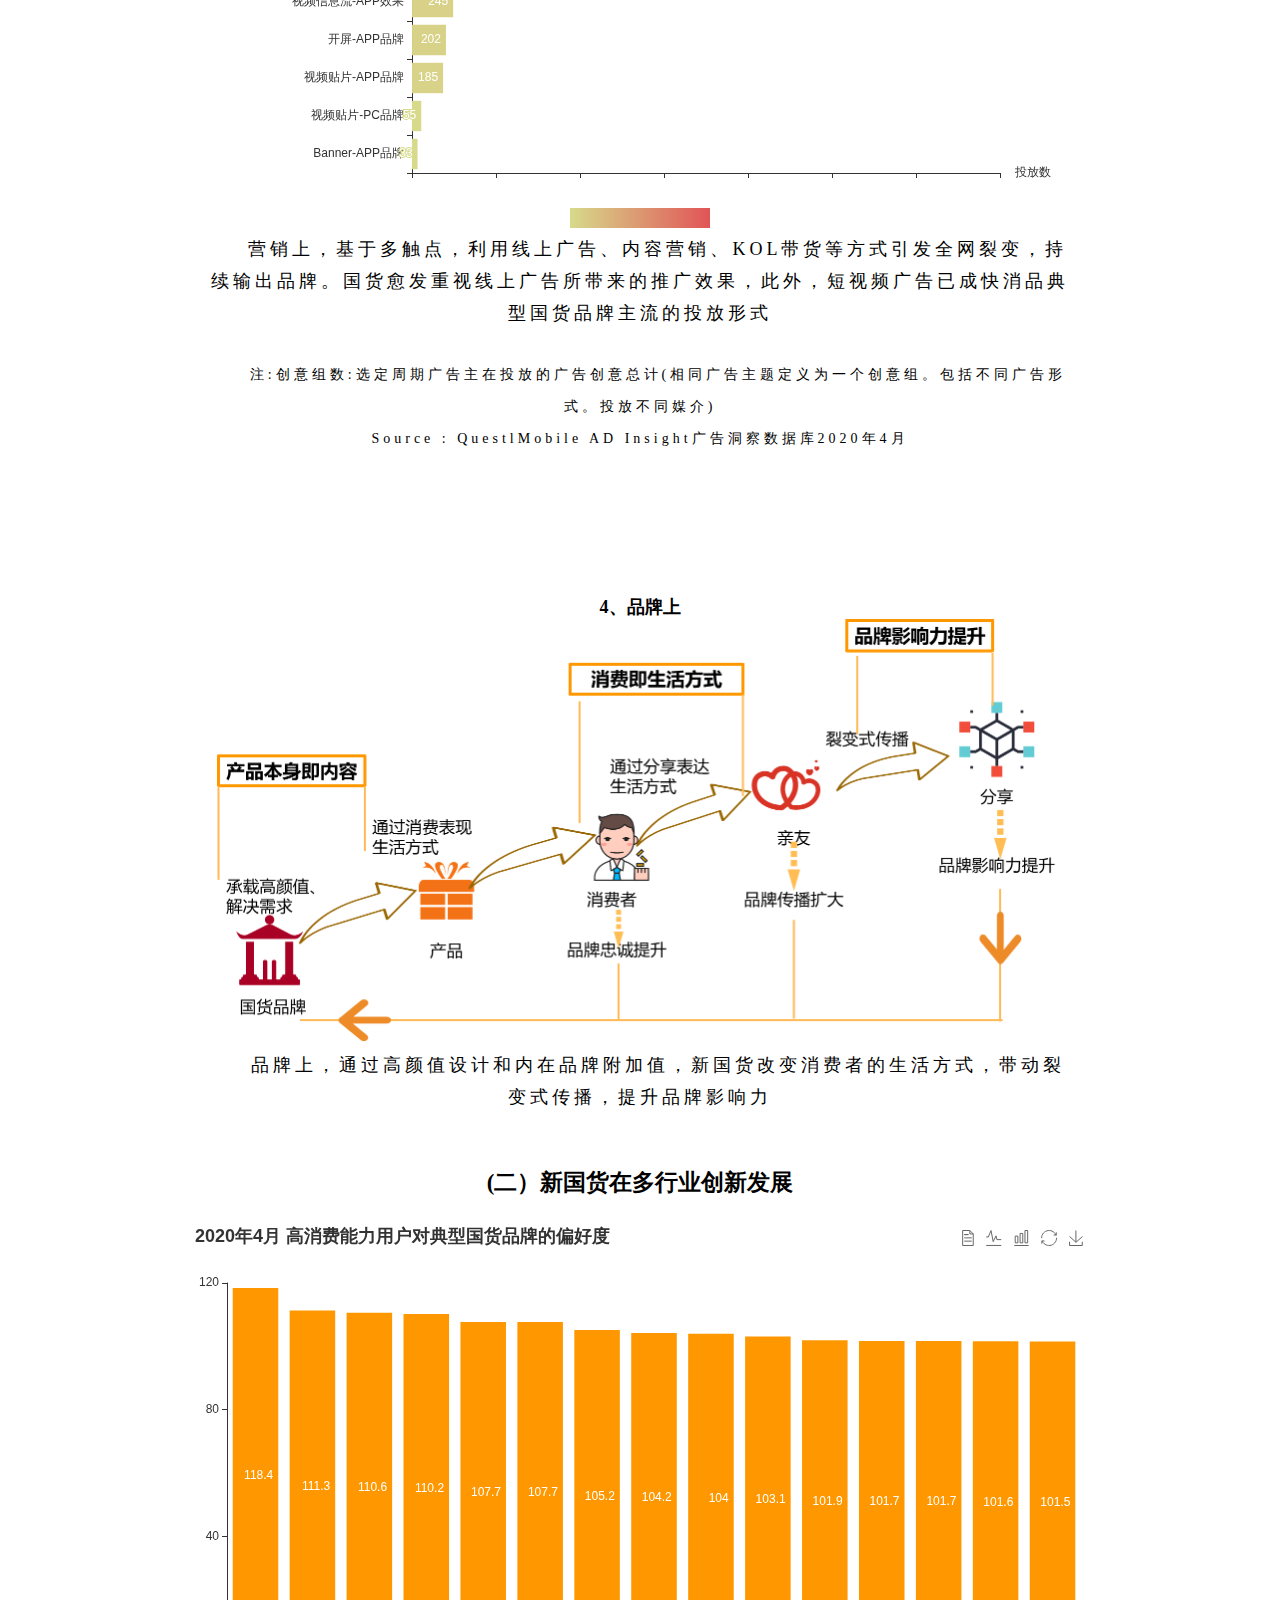
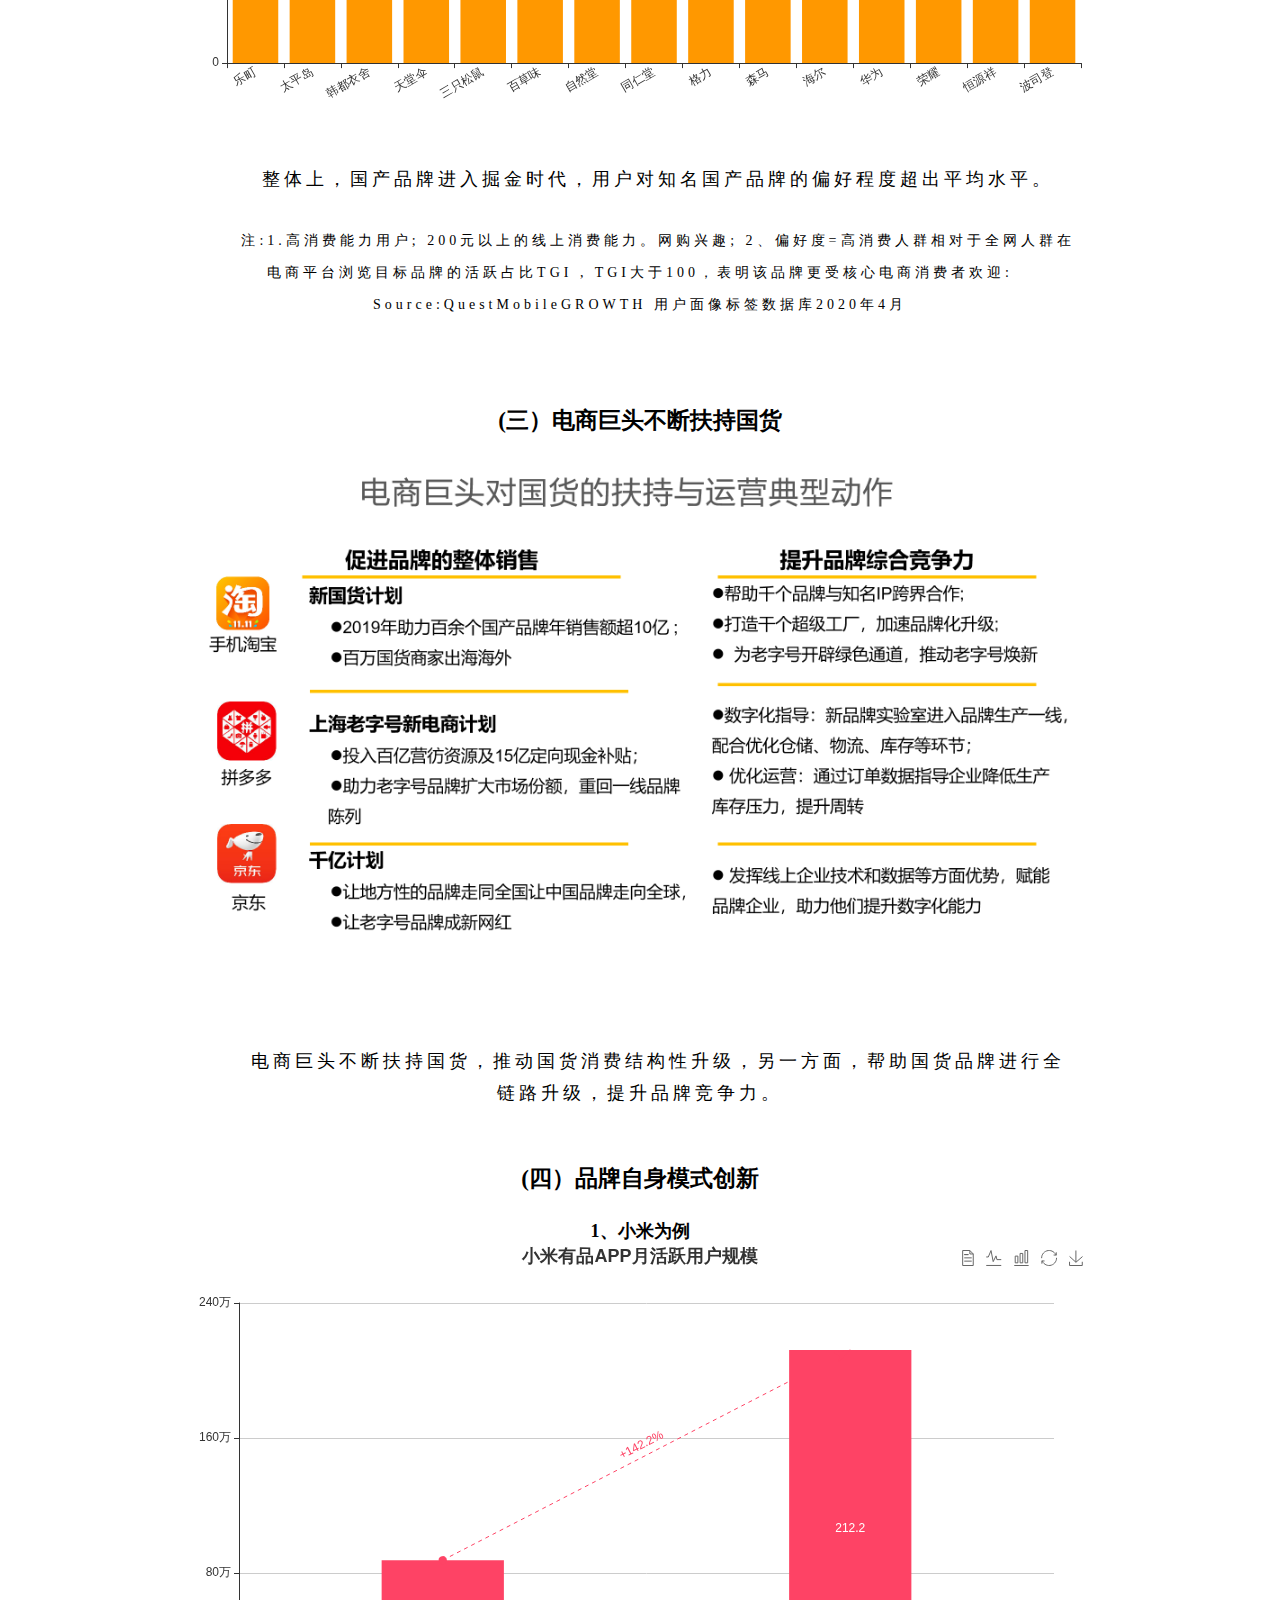
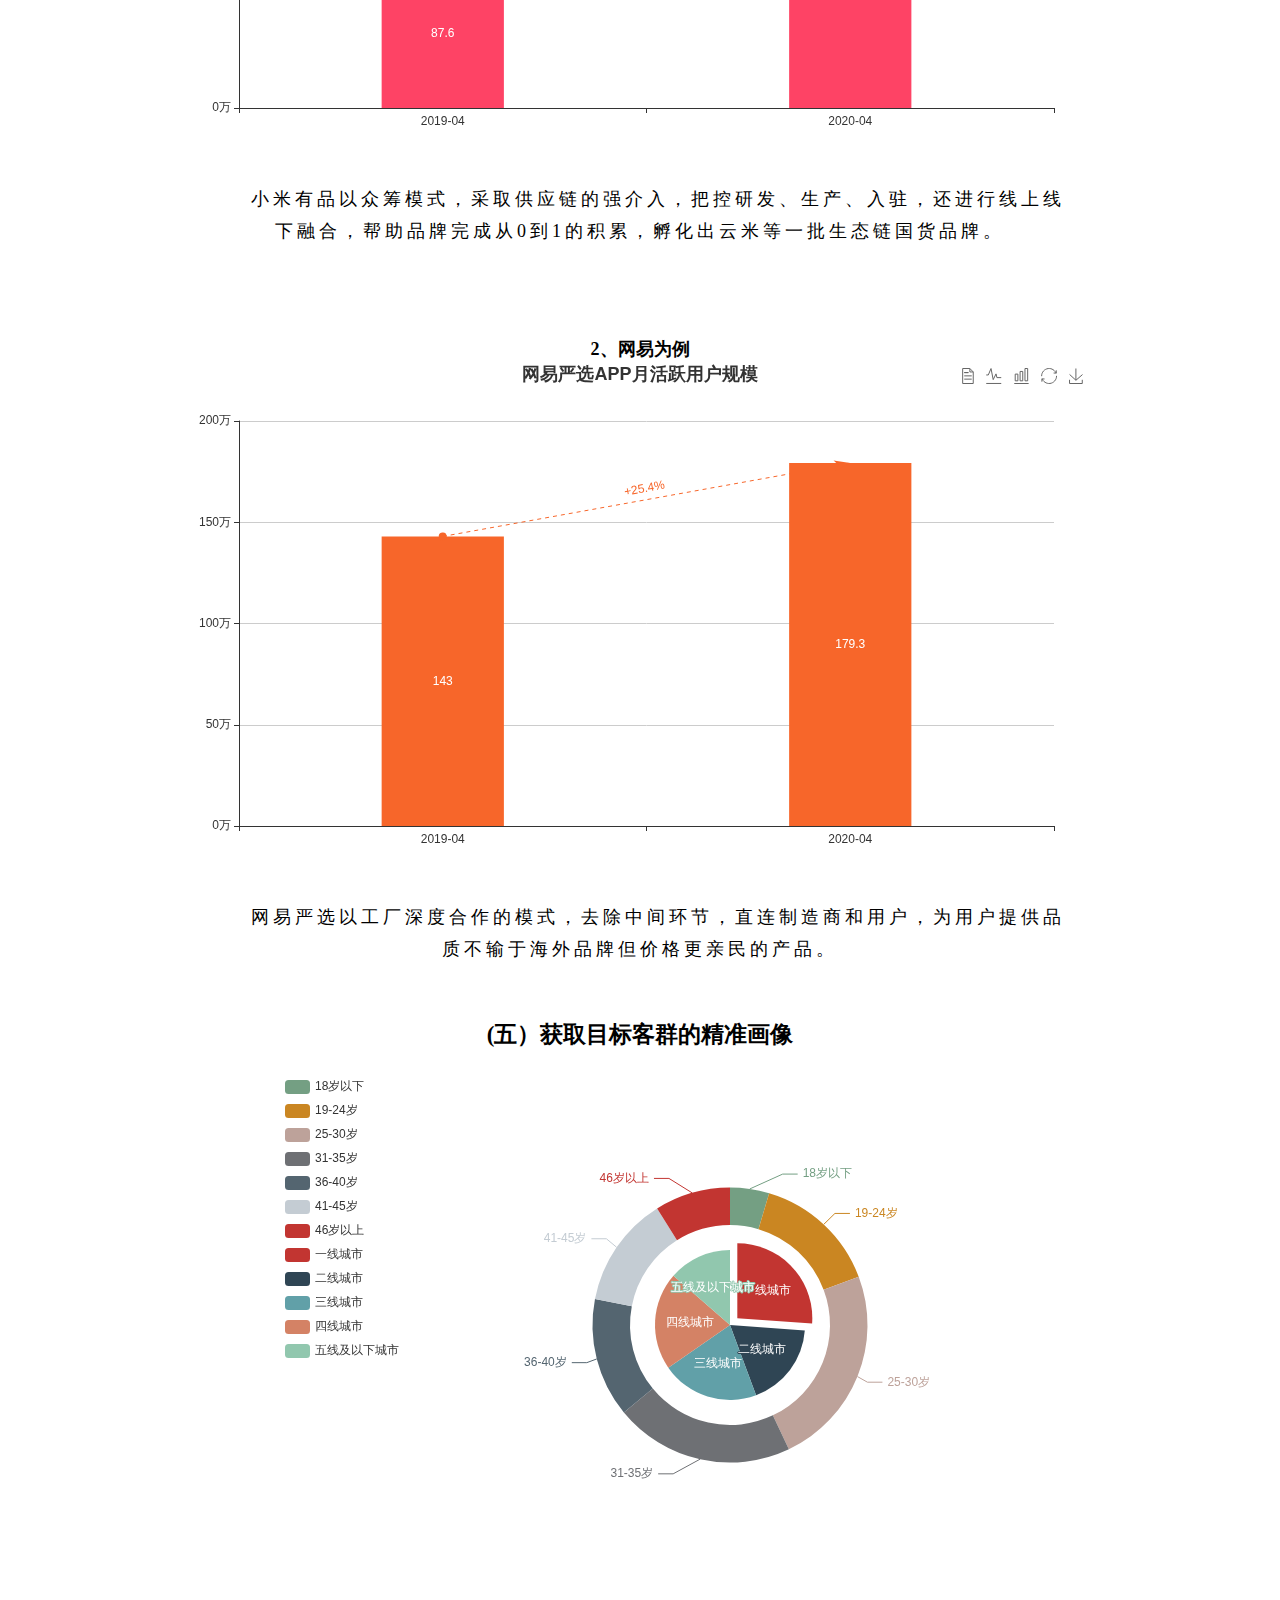
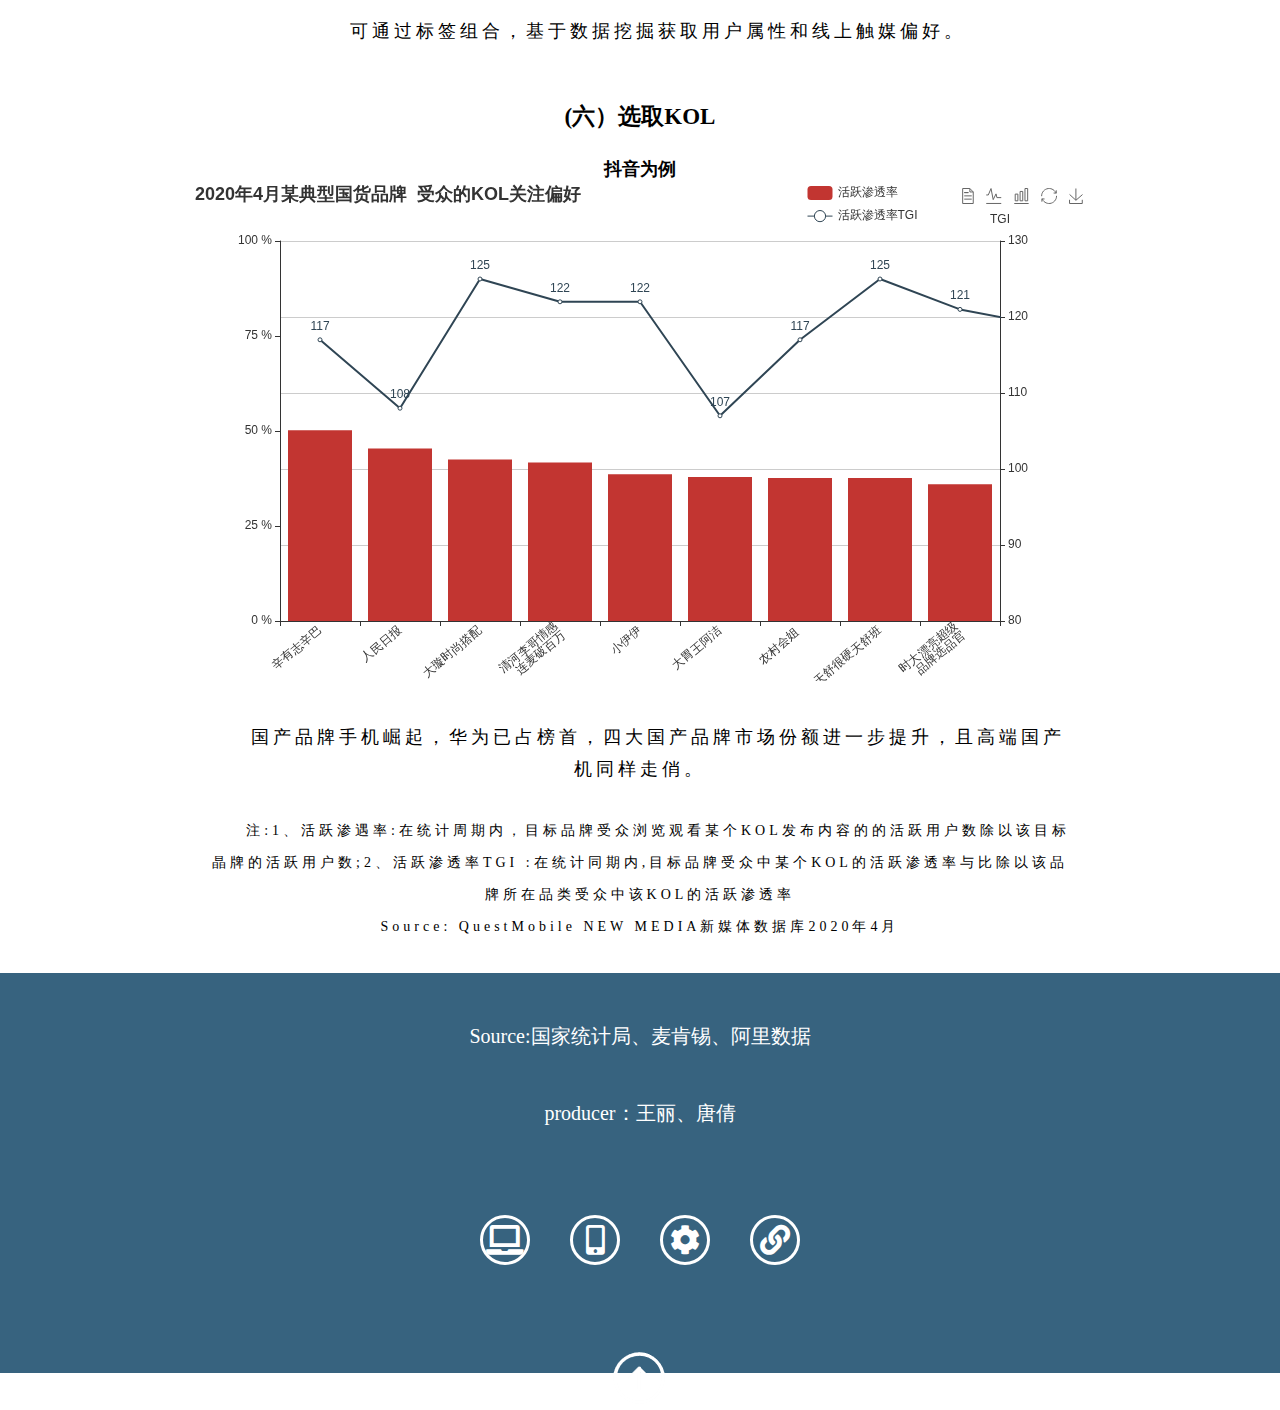
==== commit 9f01052a: "Update index.html" ====
--- a/index.html
+++ b/index.html
@@ -60,7 +60,7 @@
 					<h2>二、平台助推中国产业加速迈向全面品牌化发展阶段</h2>
 					<div id="chart1-2" class="chart"></div>
 					<div class="text1">2001年的WTO +外需。 2008年的互联网+内需，出口转内销，互联网品牌化国内消费互联网发展阶段。 2015年的DT+全球化，中国品牌出海
-						全球消费互联网发展阶段。 2019年的数字基础设施，加速第一二产业数字化品牌化全球消费产业互联网发展阶段。平台不断升级助推中国产业加速迈向全面品牌化发展阶段。
+						全球消费互联网发展阶段。 2019年的数字基础设施，加速第一二产业数字化品牌化全球消费产业互联网发展阶段。平台不断升级助推中国产业加速向全面品牌化发展。
 
 						
 					</div>
